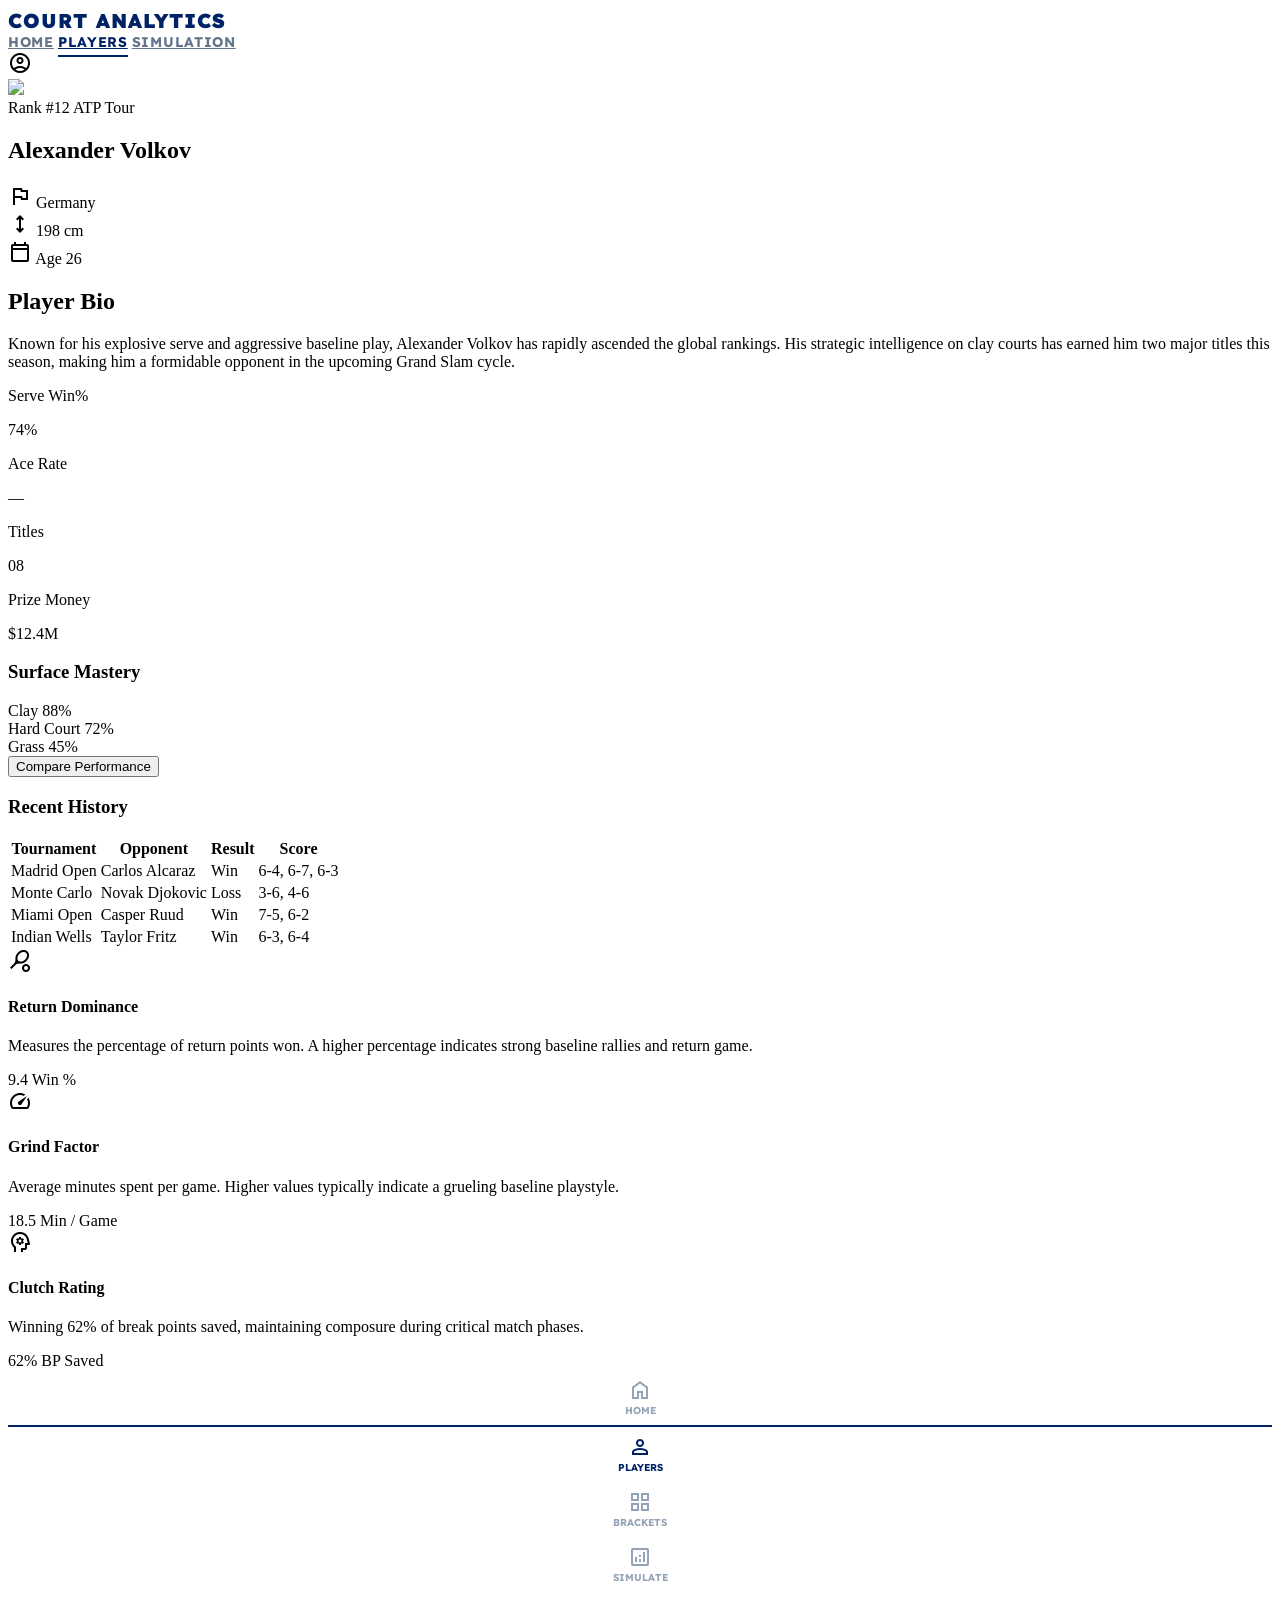
==== frontend/player.html @ 82b9f805 "hot date" ====
<!DOCTYPE html>

<html class="light" lang="en"><head>
<meta charset="utf-8"/>
<meta content="width=device-width, initial-scale=1.0" name="viewport"/>
<script src="https://cdn.tailwindcss.com?plugins=forms,container-queries"></script>
<link href="https://fonts.googleapis.com/css2?family=Lexend:wght@100..900&amp;family=Work+Sans:wght@100..900&amp;family=Material+Symbols+Outlined:wght,FILL@100..700,0..1&amp;display=swap" rel="stylesheet"/>
<link href="https://fonts.googleapis.com/css2?family=Material+Symbols+Outlined:wght,FILL@100..700,0..1&amp;display=swap" rel="stylesheet"/>
<link rel="stylesheet" href="style.css"/>
<script src="tailwind.config.js"></script>
<script src="components.js"></script>
</head>
<body class="bg-background text-on-background font-body-md overflow-x-hidden">
<!-- Top Navigation -->
<app-header></app-header>
<main class="w-full">
<!-- Hero Section -->
<section class="relative h-[600px] overflow-hidden">
<div class="absolute inset-0 z-0">
<img id="player-avatar" class="w-full h-full object-cover object-top" data-alt="A high-quality, cinematic shot of a tennis court with professional lighting, matching the premium brand aesthetic." src="https://lh3.googleusercontent.com/aida-public/[base64]"/>
<div class="absolute inset-0 bg-gradient-to-t from-primary-container via-transparent to-transparent opacity-90"></div>
</div>
<div class="relative z-10 h-full max-w-container-max mx-auto px-gutter flex flex-col justify-end pb-xl">
<div class="flex items-baseline gap-sm mb-xs">
<span id="player-rank" class="bg-secondary-container text-on-secondary-container px-md py-xs font-label-bold text-label-bold uppercase rounded-lg">Rank #12</span>
<span id="player-tour" class="text-surface-bright/80 font-label-bold text-label-bold uppercase">ATP Tour</span>
</div>
<h1 id="player-name" class="text-white font-display-xl text-display-xl uppercase tracking-tighter mb-sm">Alexander Volkov</h1>
<div class="flex gap-lg items-center text-surface-bright/90">
<div class="flex items-center gap-xs">
<span class="material-symbols-outlined text-sm" data-icon="flag">flag</span>
<span id="player-country" class="font-label-bold text-label-bold uppercase">Germany</span>
</div>
<div class="flex items-center gap-xs">
<span class="material-symbols-outlined text-sm" data-icon="height">height</span>
<span class="font-label-bold text-label-bold uppercase">198 cm</span>
</div>
<div class="flex items-center gap-xs">
<span class="material-symbols-outlined text-sm" data-icon="calendar_today">calendar_today</span>
<span class="font-label-bold text-label-bold uppercase">Age 26</span>
</div>
</div>
</div>
</section>
<!-- Stats Overview Bento Grid -->
<section class="max-w-container-max mx-auto px-gutter -mt-xl relative z-20 pb-xxl">
<div class="grid grid-cols-1 md:grid-cols-12 gap-lg">
<!-- Bio Card -->
<div class="md:col-span-8 bg-white border border-[#E9ECEF] p-lg">
<h2 class="font-headline-md text-headline-md mb-md uppercase text-primary">Player Bio</h2>
<p id="player-bio" class="text-on-surface-variant font-body-lg text-body-lg leading-relaxed mb-lg">
                        Known for his explosive serve and aggressive baseline play, Alexander Volkov has rapidly ascended the global rankings. His strategic intelligence on clay courts has earned him two major titles this season, making him a formidable opponent in the upcoming Grand Slam cycle.
                    </p>
<div class="grid grid-cols-2 md:grid-cols-4 gap-md">
<div class="border-l-2 border-primary-container pl-md py-xs">
<p class="text-slate-400 font-label-sm text-label-sm uppercase">Serve Win%</p>
<p id="stat-serve-win" class="text-primary font-stats-num text-stats-num">74%</p>
</div>
<div class="border-l-2 border-primary-container pl-md py-xs">
<p class="text-slate-400 font-label-sm text-label-sm uppercase">Ace Rate</p>
<p id="stat-ace-rate" class="text-primary font-stats-num text-stats-num">—</p>
</div>
<div class="border-l-2 border-primary-container pl-md py-xs">
<p class="text-slate-400 font-label-sm text-label-sm uppercase">Titles</p>
<p class="text-primary font-stats-num text-stats-num">08</p>
</div>
<div class="border-l-2 border-primary-container pl-md py-xs">
<p class="text-slate-400 font-label-sm text-label-sm uppercase">Prize Money</p>
<p class="text-primary font-label-bold text-headline-md mt-sm">$12.4M</p>
</div>
</div>
</div>
<!-- Surface Preference -->
<div class="md:col-span-4 bg-primary-container text-white p-lg flex flex-col justify-between">
<div>
<h3 class="font-headline-md text-headline-md mb-md uppercase text-on-primary-container">Surface Mastery</h3>
<div class="space-y-md">
<div>
<div class="flex justify-between font-label-bold text-label-sm uppercase mb-xs">
<span>Clay</span>
<span id="pct-clay">88%</span>
</div>
<div class="h-2 bg-primary w-full overflow-hidden">
<div id="bar-clay" class="h-full bg-secondary-container" style="width:88%"></div>
</div>
</div>
<div>
<div class="flex justify-between font-label-bold text-label-sm uppercase mb-xs">
<span>Hard Court</span>
<span id="pct-hard">72%</span>
</div>
<div class="h-2 bg-primary w-full overflow-hidden">
<div id="bar-hard" class="h-full bg-secondary-container" style="width:72%"></div>
</div>
</div>
<div>
<div class="flex justify-between font-label-bold text-label-sm uppercase mb-xs">
<span>Grass</span>
<span id="pct-grass">45%</span>
</div>
<div class="h-2 bg-primary w-full overflow-hidden">
<div id="bar-grass" class="h-full bg-secondary-container" style="width:45%"></div>
</div>
</div>
</div>
</div>
<button id="compare-btn" class="mt-xl bg-secondary-container text-on-secondary-container py-md font-label-bold text-label-bold uppercase w-full hover:opacity-90 transition-opacity">
                        Compare Performance
                    </button>
</div>
<!-- Combined History and Analytics Section -->
<div class="md:col-span-12 grid grid-cols-1 lg:grid-cols-12 gap-lg">
<!-- Match History Table -->
<div class="lg:col-span-6 bg-white border border-[#E9ECEF] p-lg">
<h3 class="font-headline-md text-headline-md mb-lg uppercase text-primary">Recent History</h3>
<div class="overflow-hidden">
<table class="w-full text-left">
<thead>
<tr class="font-label-bold text-label-sm uppercase text-slate-400 border-b border-[#E9ECEF]">
<th class="pb-sm font-normal">Tournament</th>
<th class="pb-sm font-normal">Opponent</th>
<th class="pb-sm font-normal">Result</th>
<th class="pb-sm font-normal text-right">Score</th>
</tr>
</thead>
<tbody id="match-tbody" class="font-body-md text-sm">
<tr class="border-b border-surface-container hover:bg-surface-dim/20">
<td class="py-md font-bold text-primary">Madrid Open</td>
<td class="py-md">Carlos Alcaraz</td>
<td class="py-md text-secondary-container bg-primary-container px-sm inline-block my-md text-[10px] font-bold uppercase rounded-sm">Win</td>
<td class="py-md text-right font-stats-num text-xs tracking-widest">6-4, 6-7, 6-3</td>
</tr>
<tr class="border-b border-surface-container hover:bg-surface-dim/20">
<td class="py-md font-bold text-primary">Monte Carlo</td>
<td class="py-md">Novak Djokovic</td>
<td class="py-md text-error px-sm inline-block my-md text-[10px] font-bold uppercase border border-error">Loss</td>
<td class="py-md text-right font-stats-num text-xs tracking-widest">3-6, 4-6</td>
</tr>
<tr class="border-b border-surface-container hover:bg-surface-dim/20">
<td class="py-md font-bold text-primary">Miami Open</td>
<td class="py-md">Casper Ruud</td>
<td class="py-md text-secondary-container bg-primary-container px-sm inline-block my-md text-[10px] font-bold uppercase rounded-sm">Win</td>
<td class="py-md text-right font-stats-num text-xs tracking-widest">7-5, 6-2</td>
</tr>
<tr class="border-b border-surface-container hover:bg-surface-dim/20">
<td class="py-md font-bold text-primary">Indian Wells</td>
<td class="py-md">Taylor Fritz</td>
<td class="py-md text-secondary-container bg-primary-container px-sm inline-block my-md text-[10px] font-bold uppercase rounded-sm">Win</td>
<td class="py-md text-right font-stats-num text-xs tracking-widest">6-3, 6-4</td>
</tr>
</tbody>
</table>
</div>
</div>
<!-- Advanced Analytics Column -->
<div class="lg:col-span-6 flex flex-col gap-lg">
<div class="bg-white p-lg border border-[#E9ECEF] flex-1">
<div class="flex items-center gap-md mb-md">
<span class="material-symbols-outlined text-on-primary-container text-2xl" data-icon="sports_tennis">sports_tennis</span>
<h4 class="font-headline-md text-headline-md uppercase text-primary">Return Dominance</h4>
</div>
<p id="desc-return-dom" class="text-on-surface-variant font-body-md text-body-md mb-md">Measures the percentage of return points won. A higher percentage indicates strong baseline rallies and return game.</p>
<div class="flex items-center gap-sm">
<span id="shot-qual" class="font-stats-num text-primary text-2xl">9.4</span>
<span class="text-slate-400 font-label-sm uppercase">Win %</span>
</div>
</div>
<div class="bg-white p-lg border border-[#E9ECEF] flex-1">
<div class="flex items-center gap-md mb-md">
<span class="material-symbols-outlined text-on-primary-container text-2xl" data-icon="speed">speed</span>
<h4 class="font-headline-md text-headline-md uppercase text-primary">Grind Factor</h4>
</div>
<p id="desc-grind" class="text-on-surface-variant font-body-md text-body-md mb-md">Average minutes spent per game. Higher values typically indicate a grueling baseline playstyle.</p>
<div class="flex items-center gap-sm">
<span id="court-cov" class="font-stats-num text-primary text-2xl">18.5</span>
<span class="text-slate-400 font-label-sm uppercase">Min / Game</span>
</div>
</div>
<div class="bg-white p-lg border border-[#E9ECEF] flex-1">
<div class="flex items-center gap-md mb-md">
<span class="material-symbols-outlined text-on-primary-container text-2xl" data-icon="psychology">psychology</span>
<h4 class="font-headline-md text-headline-md uppercase text-primary">Clutch Rating</h4>
</div>
<p id="desc-clutch" class="text-on-surface-variant font-body-md text-body-md mb-md">Winning 62% of break points saved, maintaining composure during critical match phases.</p>
<div class="flex items-center gap-sm">
<span id="clutch-rat" class="font-stats-num text-primary text-2xl">62%</span>
<span class="text-slate-400 font-label-sm uppercase">BP Saved</span>
</div>
</div>
</div>
</div>
</div>
</section>
</main>
<script>
(function () {
  const params = new URLSearchParams(window.location.search);
  const name   = params.get('name');
  const tour   = (params.get('tour') || 'ATP').toUpperCase();
  if (!name) return;

  document.title = name + ' | Court Analytics';

  async function load() {
    try {
      const res = await fetch('/api/player/' + encodeURIComponent(name) + '?tour=' + tour);
      if (!res.ok) return;
      const d = await res.json();

      document.getElementById('player-name').textContent    = d.name.toUpperCase();
      document.getElementById('player-tour').textContent    = tour + ' Tour';
      document.getElementById('player-rank').textContent    = tour + ' Player';

      // Surface bars
      const byS = {};
      d.surfaces.forEach(s => { byS[s.surface] = s; });
      [['Clay','bar-clay','pct-clay'],['Hard','bar-hard','pct-hard'],['Grass','bar-grass','pct-grass']].forEach(([surf, barId, pctId]) => {
        const s = byS[surf];
        const p = s ? Math.round(s.serve_win_pct * 100) : 0;
        document.getElementById(barId).style.width = p + '%';
        document.getElementById(pctId).textContent = p + '%';
      });

      // Overall stats
      if (d.surfaces.length) {
        const total   = d.surfaces.reduce((n, s) => n + s.match_count, 0);
        const avgServe = d.surfaces.reduce((n, s) => n + s.serve_win_pct * s.match_count, 0) / total;
        const avgAce   = d.surfaces.reduce((n, s) => n + (s.ace_rate || 0) * s.match_count, 0) / total;
        document.getElementById('stat-serve-win').textContent = (avgServe * 100).toFixed(0) + '%';
        document.getElementById('stat-ace-rate').textContent  = (avgAce   * 100).toFixed(1) + '%';
      }

      // Recent matches
      const tbody = document.getElementById('match-tbody');
      if (d.recent_matches.length) {
        tbody.innerHTML = d.recent_matches.map(m => `
          <tr class="border-b border-surface-container hover:bg-surface-dim/20">
            <td class="py-md font-bold text-primary">${m.tourney_name}</td>
            <td class="py-md">${m.opponent}</td>
            <td class="py-md">${m.result === 'W'
              ? '<span class="text-secondary-container bg-primary-container px-sm inline-block text-[10px] font-bold uppercase rounded-sm">Win</span>'
              : '<span class="text-error px-sm inline-block text-[10px] font-bold uppercase border border-error">Loss</span>'}</td>
            <td class="py-md text-right font-stats-num text-xs tracking-widest">${m.score || '—'}</td>
          </tr>`).join('');
      }

      // Actual analytics based on db
      const totalMatches = d.surfaces.reduce((n, s) => n + s.match_count, 0);
      const avgClutch = d.surfaces.reduce((n, s) => n + (s.bp_save_pct || 0) * s.match_count, 0) / (totalMatches || 1);
      const clutch = d.surfaces.length ? (avgClutch * 100).toFixed(0) : 'N/A';
      
      const retDom = d.advanced && d.advanced.return_dominance ? (d.advanced.return_dominance * 100).toFixed(1) + '%' : 'N/A';
      const grind  = d.advanced && d.advanced.grind_factor ? (d.advanced.grind_factor).toFixed(1) : 'N/A';
      
      document.getElementById('shot-qual').textContent = retDom;
      document.getElementById('court-cov').textContent = grind;
      document.getElementById('clutch-rat').textContent = clutch !== 'N/A' ? clutch + '%' : 'N/A';
      
      if(clutch !== 'N/A') {
          document.getElementById('desc-clutch').textContent = `Winning ${clutch}% of break points saved, maintaining composure during critical match phases.`;
      }
      
      document.getElementById('compare-btn').addEventListener('click', () => {
          window.location.href = `simulator.html?p1=${encodeURIComponent(name)}&tour=${tour}`;
      });
      
      // Update bio
      document.getElementById('player-bio').textContent = `${d.name} is a professional tennis player competing on the ${tour} tour. With ${totalMatches} recorded matches in the database, they have maintained a strong career trajectory based on their serve proficiency.`;
      
      // Update avatar
      document.getElementById('player-avatar').src = `https://api.dicebear.com/9.x/micah/svg?seed=${encodeURIComponent(name)}&backgroundColor=002366&radius=50`;
      
    } catch (e) { console.error(e); }
  }

  load();
})();
</script>
<!-- Bottom Nav (mobile only) -->
<app-bottom-nav></app-bottom-nav>
</body></html>
---- frontend/style.css ----
/* ── Shared ─────────────────────────────────────────────────────────────── */
.material-symbols-outlined {
    font-variation-settings: 'FILL' 0, 'wght' 400, 'GRAD' 0, 'opsz' 24;
}

/* ── index.html ─────────────────────────────────────────────────────────── */
.hero-gradient {
    background: linear-gradient(to bottom, rgba(0, 17, 58, 0.4), rgba(0, 17, 58, 0.9)), url('image-hero-tennis');
    background-size: cover;
    background-position: center;
}

.player-card-gradient {
    background: linear-gradient(to top, rgba(0, 35, 102, 0.9) 0%, rgba(0, 35, 102, 0) 60%);
}

/* ── player.html ────────────────────────────────────────────────────────── */
.bleed-container {
    width: 100vw;
    position: relative;
    left: 50%;
    right: 50%;
    margin-left: -50vw;
    margin-right: -50vw;
}

/* ── playerSearch.html ──────────────────────────────────────────────────── */
.active-pill {
    font-variation-settings: 'FILL' 1;
}

/* ── simulator.html ─────────────────────────────────────────────────────── */
.scrollbar-hide::-webkit-scrollbar {
    display: none;
}

/* ── Navigation ─────────────────────────────────────────────────────────── */
.nav-brand {
    font-family: 'Lexend', sans-serif;
    font-size: 1.25rem;
    font-weight: 900;
    color: #002366;
    text-transform: uppercase;
    letter-spacing: 0.05em;
}

.nav-link {
    font-family: 'Lexend', sans-serif;
    font-size: 0.875rem;
    font-weight: 700;
    text-transform: uppercase;
    letter-spacing: 0.05em;
    transition: color 0.2s;
}

.nav-link-active {
    color: #002366;
    border-bottom: 2px solid #002366;
    padding-bottom: 4px;
}

.nav-link-inactive {
    color: #64748b;
}

.nav-link-inactive:hover {
    color: #002366;
}

.bottom-nav-link {
    display: flex;
    flex-direction: column;
    align-items: center;
    justify-content: center;
    gap: 2px;
    padding: 8px;
    font-family: 'Lexend', sans-serif;
    font-size: 10px;
    font-weight: 700;
    text-transform: uppercase;
    transition: transform 0.1s;
    text-decoration: none;
}

.bottom-nav-link:active {
    transform: scale(0.95);
}

.bottom-nav-link-active {
    color: #002366;
    border-top: 2px solid #002366;
}

.bottom-nav-link-inactive {
    color: #94a3b8;
}
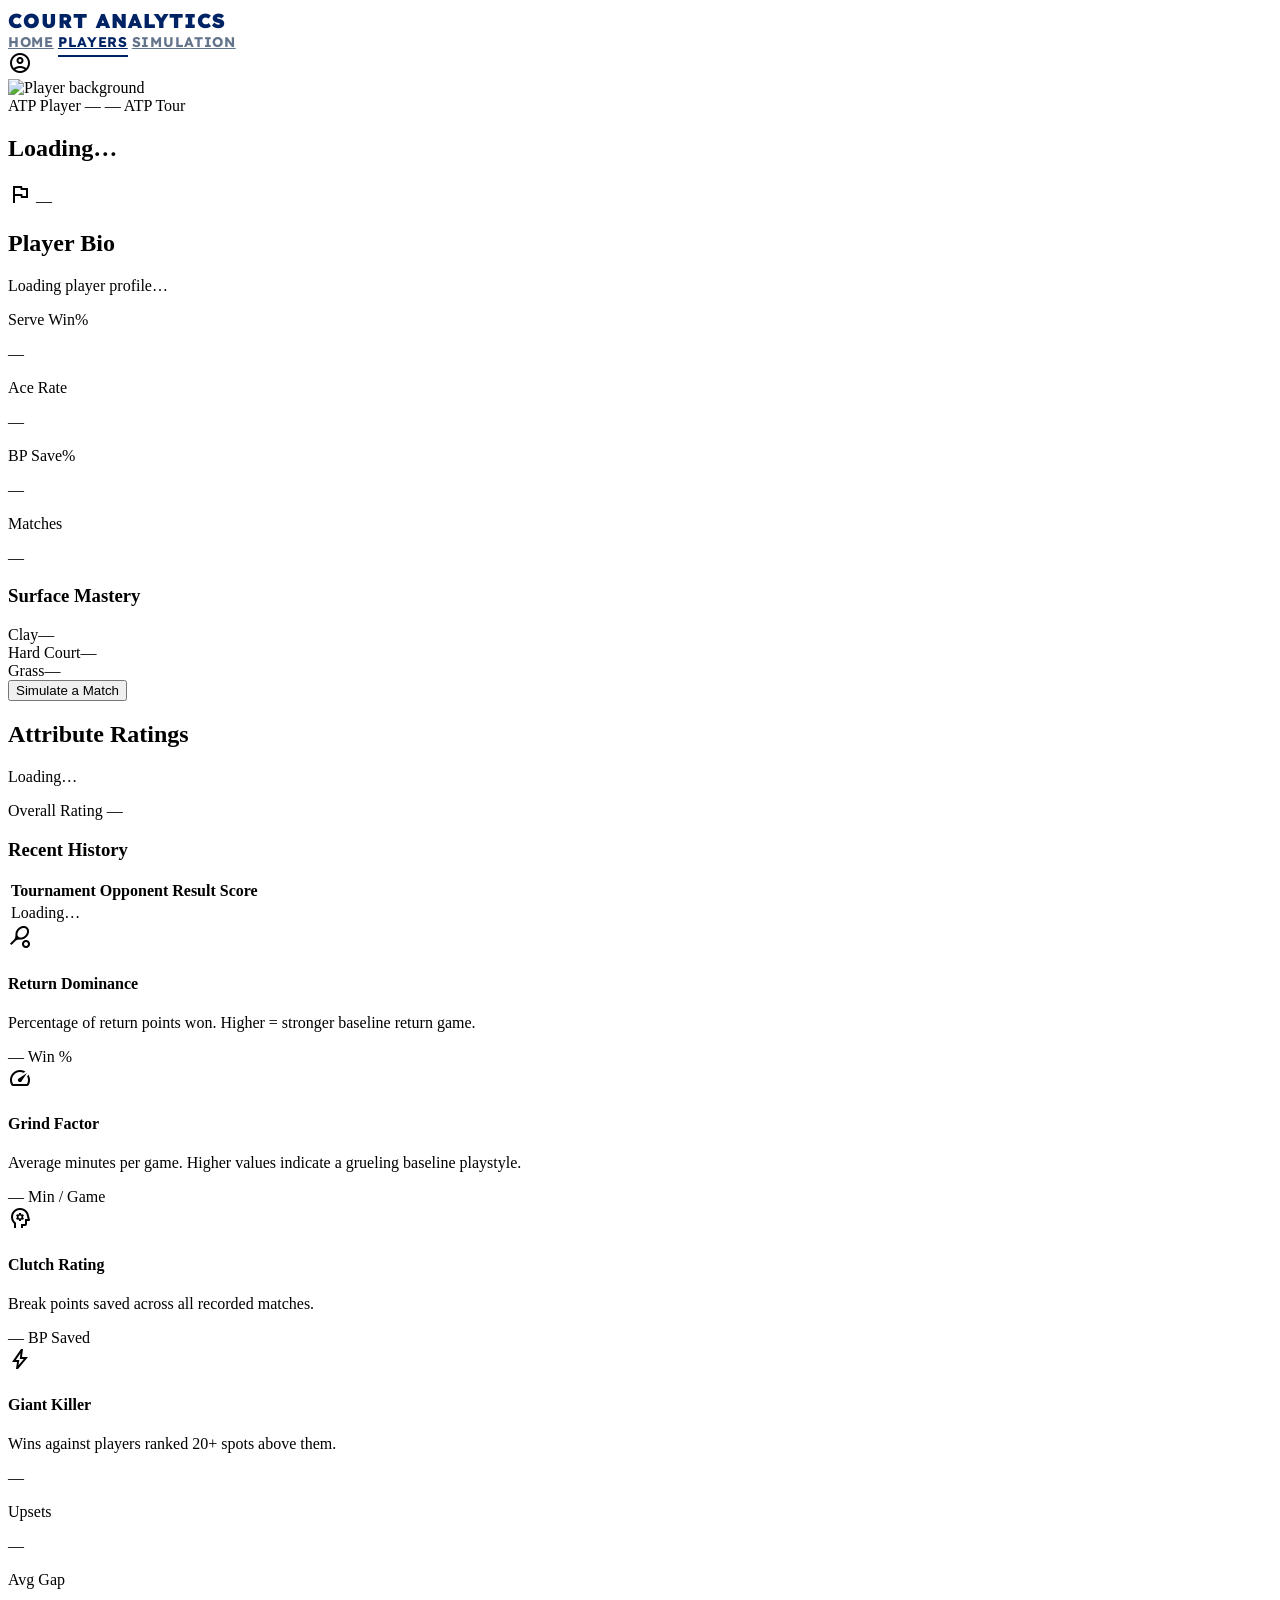
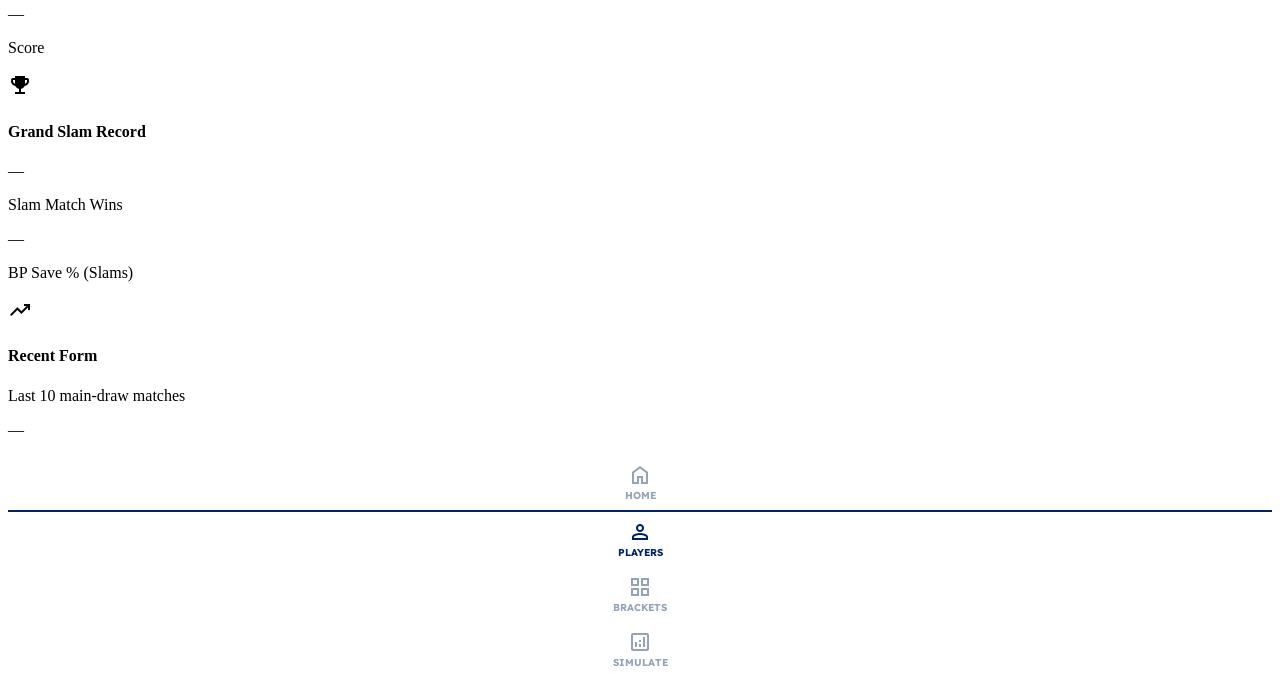
==== commit ed3346ee: "Fixed some things, broke others" ====
--- a/frontend/player.html
+++ b/frontend/player.html
@@ -1,197 +1,280 @@
 <!DOCTYPE html>
-
-<html class="light" lang="en"><head>
+<html class="light" lang="en">
+<head>
 <meta charset="utf-8"/>
 <meta content="width=device-width, initial-scale=1.0" name="viewport"/>
 <script src="https://cdn.tailwindcss.com?plugins=forms,container-queries"></script>
-<link href="https://fonts.googleapis.com/css2?family=Lexend:wght@100..900&amp;family=Work+Sans:wght@100..900&amp;family=Material+Symbols+Outlined:wght,FILL@100..700,0..1&amp;display=swap" rel="stylesheet"/>
-<link href="https://fonts.googleapis.com/css2?family=Material+Symbols+Outlined:wght,FILL@100..700,0..1&amp;display=swap" rel="stylesheet"/>
+<link href="https://fonts.googleapis.com/css2?family=Lexend:wght@100..900&family=Work+Sans:wght@100..900&family=Material+Symbols+Outlined:wght,FILL@100..700,0..1&display=swap" rel="stylesheet"/>
+<link href="https://fonts.googleapis.com/css2?family=Material+Symbols+Outlined:wght,FILL@100..700,0..1&display=swap" rel="stylesheet"/>
 <link rel="stylesheet" href="style.css"/>
 <script src="tailwind.config.js"></script>
 <script src="components.js"></script>
 </head>
 <body class="bg-background text-on-background font-body-md overflow-x-hidden">
-<!-- Top Navigation -->
 <app-header></app-header>
 <main class="w-full">
-<!-- Hero Section -->
-<section class="relative h-[600px] overflow-hidden">
-<div class="absolute inset-0 z-0">
-<img id="player-avatar" class="w-full h-full object-cover object-top" data-alt="A high-quality, cinematic shot of a tennis court with professional lighting, matching the premium brand aesthetic." src="https://lh3.googleusercontent.com/aida-public/[base64]"/>
-<div class="absolute inset-0 bg-gradient-to-t from-primary-container via-transparent to-transparent opacity-90"></div>
-</div>
-<div class="relative z-10 h-full max-w-container-max mx-auto px-gutter flex flex-col justify-end pb-xl">
-<div class="flex items-baseline gap-sm mb-xs">
-<span id="player-rank" class="bg-secondary-container text-on-secondary-container px-md py-xs font-label-bold text-label-bold uppercase rounded-lg">Rank #12</span>
-<span id="player-tour" class="text-surface-bright/80 font-label-bold text-label-bold uppercase">ATP Tour</span>
-</div>
-<h1 id="player-name" class="text-white font-display-xl text-display-xl uppercase tracking-tighter mb-sm">Alexander Volkov</h1>
-<div class="flex gap-lg items-center text-surface-bright/90">
-<div class="flex items-center gap-xs">
-<span class="material-symbols-outlined text-sm" data-icon="flag">flag</span>
-<span id="player-country" class="font-label-bold text-label-bold uppercase">Germany</span>
-</div>
-<div class="flex items-center gap-xs">
-<span class="material-symbols-outlined text-sm" data-icon="height">height</span>
-<span class="font-label-bold text-label-bold uppercase">198 cm</span>
-</div>
-<div class="flex items-center gap-xs">
-<span class="material-symbols-outlined text-sm" data-icon="calendar_today">calendar_today</span>
-<span class="font-label-bold text-label-bold uppercase">Age 26</span>
-</div>
-</div>
-</div>
-</section>
-<!-- Stats Overview Bento Grid -->
-<section class="max-w-container-max mx-auto px-gutter -mt-xl relative z-20 pb-xxl">
-<div class="grid grid-cols-1 md:grid-cols-12 gap-lg">
-<!-- Bio Card -->
-<div class="md:col-span-8 bg-white border border-[#E9ECEF] p-lg">
-<h2 class="font-headline-md text-headline-md mb-md uppercase text-primary">Player Bio</h2>
-<p id="player-bio" class="text-on-surface-variant font-body-lg text-body-lg leading-relaxed mb-lg">
-                        Known for his explosive serve and aggressive baseline play, Alexander Volkov has rapidly ascended the global rankings. His strategic intelligence on clay courts has earned him two major titles this season, making him a formidable opponent in the upcoming Grand Slam cycle.
-                    </p>
-<div class="grid grid-cols-2 md:grid-cols-4 gap-md">
-<div class="border-l-2 border-primary-container pl-md py-xs">
-<p class="text-slate-400 font-label-sm text-label-sm uppercase">Serve Win%</p>
-<p id="stat-serve-win" class="text-primary font-stats-num text-stats-num">74%</p>
-</div>
-<div class="border-l-2 border-primary-container pl-md py-xs">
-<p class="text-slate-400 font-label-sm text-label-sm uppercase">Ace Rate</p>
-<p id="stat-ace-rate" class="text-primary font-stats-num text-stats-num">—</p>
-</div>
-<div class="border-l-2 border-primary-container pl-md py-xs">
-<p class="text-slate-400 font-label-sm text-label-sm uppercase">Titles</p>
-<p class="text-primary font-stats-num text-stats-num">08</p>
-</div>
-<div class="border-l-2 border-primary-container pl-md py-xs">
-<p class="text-slate-400 font-label-sm text-label-sm uppercase">Prize Money</p>
-<p class="text-primary font-label-bold text-headline-md mt-sm">$12.4M</p>
-</div>
-</div>
-</div>
-<!-- Surface Preference -->
-<div class="md:col-span-4 bg-primary-container text-white p-lg flex flex-col justify-between">
-<div>
-<h3 class="font-headline-md text-headline-md mb-md uppercase text-on-primary-container">Surface Mastery</h3>
-<div class="space-y-md">
-<div>
-<div class="flex justify-between font-label-bold text-label-sm uppercase mb-xs">
-<span>Clay</span>
-<span id="pct-clay">88%</span>
-</div>
-<div class="h-2 bg-primary w-full overflow-hidden">
-<div id="bar-clay" class="h-full bg-secondary-container" style="width:88%"></div>
-</div>
-</div>
-<div>
-<div class="flex justify-between font-label-bold text-label-sm uppercase mb-xs">
-<span>Hard Court</span>
-<span id="pct-hard">72%</span>
-</div>
-<div class="h-2 bg-primary w-full overflow-hidden">
-<div id="bar-hard" class="h-full bg-secondary-container" style="width:72%"></div>
-</div>
-</div>
-<div>
-<div class="flex justify-between font-label-bold text-label-sm uppercase mb-xs">
-<span>Grass</span>
-<span id="pct-grass">45%</span>
-</div>
-<div class="h-2 bg-primary w-full overflow-hidden">
-<div id="bar-grass" class="h-full bg-secondary-container" style="width:45%"></div>
-</div>
-</div>
-</div>
-</div>
-<button id="compare-btn" class="mt-xl bg-secondary-container text-on-secondary-container py-md font-label-bold text-label-bold uppercase w-full hover:opacity-90 transition-opacity">
-                        Compare Performance
-                    </button>
-</div>
-<!-- Combined History and Analytics Section -->
-<div class="md:col-span-12 grid grid-cols-1 lg:grid-cols-12 gap-lg">
-<!-- Match History Table -->
-<div class="lg:col-span-6 bg-white border border-[#E9ECEF] p-lg">
-<h3 class="font-headline-md text-headline-md mb-lg uppercase text-primary">Recent History</h3>
-<div class="overflow-hidden">
-<table class="w-full text-left">
-<thead>
-<tr class="font-label-bold text-label-sm uppercase text-slate-400 border-b border-[#E9ECEF]">
-<th class="pb-sm font-normal">Tournament</th>
-<th class="pb-sm font-normal">Opponent</th>
-<th class="pb-sm font-normal">Result</th>
-<th class="pb-sm font-normal text-right">Score</th>
-</tr>
-</thead>
-<tbody id="match-tbody" class="font-body-md text-sm">
-<tr class="border-b border-surface-container hover:bg-surface-dim/20">
-<td class="py-md font-bold text-primary">Madrid Open</td>
-<td class="py-md">Carlos Alcaraz</td>
-<td class="py-md text-secondary-container bg-primary-container px-sm inline-block my-md text-[10px] font-bold uppercase rounded-sm">Win</td>
-<td class="py-md text-right font-stats-num text-xs tracking-widest">6-4, 6-7, 6-3</td>
-</tr>
-<tr class="border-b border-surface-container hover:bg-surface-dim/20">
-<td class="py-md font-bold text-primary">Monte Carlo</td>
-<td class="py-md">Novak Djokovic</td>
-<td class="py-md text-error px-sm inline-block my-md text-[10px] font-bold uppercase border border-error">Loss</td>
-<td class="py-md text-right font-stats-num text-xs tracking-widest">3-6, 4-6</td>
-</tr>
-<tr class="border-b border-surface-container hover:bg-surface-dim/20">
-<td class="py-md font-bold text-primary">Miami Open</td>
-<td class="py-md">Casper Ruud</td>
-<td class="py-md text-secondary-container bg-primary-container px-sm inline-block my-md text-[10px] font-bold uppercase rounded-sm">Win</td>
-<td class="py-md text-right font-stats-num text-xs tracking-widest">7-5, 6-2</td>
-</tr>
-<tr class="border-b border-surface-container hover:bg-surface-dim/20">
-<td class="py-md font-bold text-primary">Indian Wells</td>
-<td class="py-md">Taylor Fritz</td>
-<td class="py-md text-secondary-container bg-primary-container px-sm inline-block my-md text-[10px] font-bold uppercase rounded-sm">Win</td>
-<td class="py-md text-right font-stats-num text-xs tracking-widest">6-3, 6-4</td>
-</tr>
-</tbody>
-</table>
-</div>
-</div>
-<!-- Advanced Analytics Column -->
-<div class="lg:col-span-6 flex flex-col gap-lg">
-<div class="bg-white p-lg border border-[#E9ECEF] flex-1">
-<div class="flex items-center gap-md mb-md">
-<span class="material-symbols-outlined text-on-primary-container text-2xl" data-icon="sports_tennis">sports_tennis</span>
-<h4 class="font-headline-md text-headline-md uppercase text-primary">Return Dominance</h4>
-</div>
-<p id="desc-return-dom" class="text-on-surface-variant font-body-md text-body-md mb-md">Measures the percentage of return points won. A higher percentage indicates strong baseline rallies and return game.</p>
-<div class="flex items-center gap-sm">
-<span id="shot-qual" class="font-stats-num text-primary text-2xl">9.4</span>
-<span class="text-slate-400 font-label-sm uppercase">Win %</span>
-</div>
-</div>
-<div class="bg-white p-lg border border-[#E9ECEF] flex-1">
-<div class="flex items-center gap-md mb-md">
-<span class="material-symbols-outlined text-on-primary-container text-2xl" data-icon="speed">speed</span>
-<h4 class="font-headline-md text-headline-md uppercase text-primary">Grind Factor</h4>
-</div>
-<p id="desc-grind" class="text-on-surface-variant font-body-md text-body-md mb-md">Average minutes spent per game. Higher values typically indicate a grueling baseline playstyle.</p>
-<div class="flex items-center gap-sm">
-<span id="court-cov" class="font-stats-num text-primary text-2xl">18.5</span>
-<span class="text-slate-400 font-label-sm uppercase">Min / Game</span>
-</div>
-</div>
-<div class="bg-white p-lg border border-[#E9ECEF] flex-1">
-<div class="flex items-center gap-md mb-md">
-<span class="material-symbols-outlined text-on-primary-container text-2xl" data-icon="psychology">psychology</span>
-<h4 class="font-headline-md text-headline-md uppercase text-primary">Clutch Rating</h4>
-</div>
-<p id="desc-clutch" class="text-on-surface-variant font-body-md text-body-md mb-md">Winning 62% of break points saved, maintaining composure during critical match phases.</p>
-<div class="flex items-center gap-sm">
-<span id="clutch-rat" class="font-stats-num text-primary text-2xl">62%</span>
-<span class="text-slate-400 font-label-sm uppercase">BP Saved</span>
-</div>
-</div>
-</div>
-</div>
-</div>
-</section>
+
+  <!-- ── Hero Section ─────────────────────────────────────────────────────── -->
+  <section class="relative h-[600px] overflow-hidden">
+    <div class="absolute inset-0 z-0">
+      <img id="player-avatar"
+           class="w-full h-full object-cover object-top"
+           src="https://lh3.googleusercontent.com/aida-public/[base64]"
+           alt="Player background"/>
+      <div class="absolute inset-0 bg-gradient-to-t from-primary-container via-transparent to-transparent opacity-90"></div>
+    </div>
+    <div class="relative z-10 h-full max-w-container-max mx-auto px-gutter flex flex-col justify-end pb-xl">
+      <!-- Badges row -->
+      <div class="flex flex-wrap items-baseline gap-sm mb-xs">
+        <span id="player-rank"
+              class="bg-secondary-container text-on-secondary-container px-md py-xs font-label-bold text-label-bold uppercase rounded-lg">
+          ATP Player
+        </span>
+        <!-- NEW: archetype badge (hidden until data loads) -->
+        <span id="player-archetype"
+              class="hidden px-md py-xs font-label-bold text-label-bold uppercase rounded-lg bg-secondary text-primary">
+          —
+        </span>
+        <!-- NEW: form badge (hidden until data loads) -->
+        <span id="player-form-badge"
+              class="hidden px-md py-xs font-label-bold text-label-bold uppercase rounded-lg">
+          —
+        </span>
+        <span id="player-tour"
+              class="text-surface-bright/80 font-label-bold text-label-bold uppercase">
+          ATP Tour
+        </span>
+      </div>
+
+      <h1 id="player-name"
+          class="text-white font-display-xl text-display-xl uppercase tracking-tighter mb-sm">
+        Loading…
+      </h1>
+      <div class="flex gap-lg items-center text-surface-bright/90">
+        <div class="flex items-center gap-xs">
+          <span class="material-symbols-outlined text-sm">flag</span>
+          <span id="player-country" class="font-label-bold text-label-bold uppercase">—</span>
+        </div>
+      </div>
+    </div>
+  </section>
+
+  <!-- ── Bento Grid ────────────────────────────────────────────────────────── -->
+  <section class="max-w-container-max mx-auto px-gutter -mt-xl relative z-20 pb-xxl">
+    <div class="grid grid-cols-1 md:grid-cols-12 gap-lg">
+
+      <!-- Bio Card (8 cols) -->
+      <div class="md:col-span-8 bg-white border border-[#E9ECEF] p-lg">
+        <h2 class="font-headline-md text-headline-md mb-md uppercase text-primary">Player Bio</h2>
+        <p id="player-bio" class="text-on-surface-variant font-body-lg text-body-lg leading-relaxed mb-lg">
+          Loading player profile…
+        </p>
+        <div class="grid grid-cols-2 md:grid-cols-4 gap-md">
+          <div class="border-l-2 border-primary-container pl-md py-xs">
+            <p class="text-slate-400 font-label-sm text-label-sm uppercase">Serve Win%</p>
+            <p id="stat-serve-win" class="text-primary font-stats-num text-stats-num">—</p>
+          </div>
+          <div class="border-l-2 border-primary-container pl-md py-xs">
+            <p class="text-slate-400 font-label-sm text-label-sm uppercase">Ace Rate</p>
+            <p id="stat-ace-rate" class="text-primary font-stats-num text-stats-num">—</p>
+          </div>
+          <div class="border-l-2 border-primary-container pl-md py-xs">
+            <p class="text-slate-400 font-label-sm text-label-sm uppercase">BP Save%</p>
+            <p id="stat-bp-save" class="text-primary font-stats-num text-stats-num">—</p>
+          </div>
+          <div class="border-l-2 border-primary-container pl-md py-xs">
+            <p class="text-slate-400 font-label-sm text-label-sm uppercase">Matches</p>
+            <p id="stat-matches" class="text-primary font-label-bold text-headline-md mt-sm">—</p>
+          </div>
+        </div>
+      </div>
+
+      <!-- Surface Mastery (4 cols) -->
+      <div class="md:col-span-4 bg-primary-container text-white p-lg flex flex-col justify-between">
+        <div>
+          <h3 class="font-headline-md text-headline-md mb-md uppercase text-on-primary-container">Surface Mastery</h3>
+          <div class="space-y-md">
+            <div>
+              <div class="flex justify-between font-label-bold text-label-sm uppercase mb-xs">
+                <span>Clay</span><span id="pct-clay">—</span>
+              </div>
+              <div class="h-2 bg-primary w-full overflow-hidden">
+                <div id="bar-clay" class="h-full bg-secondary-container" style="width:0%"></div>
+              </div>
+            </div>
+            <div>
+              <div class="flex justify-between font-label-bold text-label-sm uppercase mb-xs">
+                <span>Hard Court</span><span id="pct-hard">—</span>
+              </div>
+              <div class="h-2 bg-primary w-full overflow-hidden">
+                <div id="bar-hard" class="h-full bg-secondary-container" style="width:0%"></div>
+              </div>
+            </div>
+            <div>
+              <div class="flex justify-between font-label-bold text-label-sm uppercase mb-xs">
+                <span>Grass</span><span id="pct-grass">—</span>
+              </div>
+              <div class="h-2 bg-primary w-full overflow-hidden">
+                <div id="bar-grass" class="h-full bg-secondary-container" style="width:0%"></div>
+              </div>
+            </div>
+          </div>
+        </div>
+        <button id="compare-btn"
+                class="mt-xl bg-secondary-container text-on-secondary-container py-md font-label-bold text-label-bold uppercase w-full hover:opacity-90 transition-opacity">
+          Simulate a Match
+        </button>
+      </div>
+
+      <!-- NEW: RPG Attribute Ratings (4 cols) -->
+      <div class="md:col-span-4 bg-white border border-[#E9ECEF] p-lg">
+        <h2 class="font-headline-md text-headline-md mb-md uppercase text-primary">Attribute Ratings</h2>
+        <div class="space-y-md" id="attr-bars">
+          <!-- populated by JS -->
+          <p class="text-on-surface-variant font-body-md">Loading…</p>
+        </div>
+        <div class="mt-lg pt-lg border-t border-outline-variant flex justify-between items-center">
+          <span class="font-label-sm text-on-surface-variant uppercase">Overall Rating</span>
+          <span id="overall-rating" class="font-stats-num text-primary text-3xl">—</span>
+        </div>
+      </div>
+
+      <!-- Match History + Advanced Analytics (8 cols) -->
+      <div class="md:col-span-8 grid grid-cols-1 lg:grid-cols-12 gap-lg">
+
+        <!-- Match History -->
+        <div class="lg:col-span-6 bg-white border border-[#E9ECEF] p-lg">
+          <h3 class="font-headline-md text-headline-md mb-lg uppercase text-primary">Recent History</h3>
+          <div class="overflow-hidden">
+            <table class="w-full text-left">
+              <thead>
+                <tr class="font-label-bold text-label-sm uppercase text-slate-400 border-b border-[#E9ECEF]">
+                  <th class="pb-sm font-normal">Tournament</th>
+                  <th class="pb-sm font-normal">Opponent</th>
+                  <th class="pb-sm font-normal">Result</th>
+                  <th class="pb-sm font-normal text-right">Score</th>
+                </tr>
+              </thead>
+              <tbody id="match-tbody" class="font-body-md text-sm">
+                <tr>
+                  <td colspan="4" class="py-lg text-center text-on-surface-variant">Loading…</td>
+                </tr>
+              </tbody>
+            </table>
+          </div>
+        </div>
+
+        <!-- Advanced Analytics -->
+        <div class="lg:col-span-6 flex flex-col gap-lg">
+          <div class="bg-white p-lg border border-[#E9ECEF] flex-1">
+            <div class="flex items-center gap-md mb-md">
+              <span class="material-symbols-outlined text-on-primary-container text-2xl">sports_tennis</span>
+              <h4 class="font-headline-md text-headline-md uppercase text-primary">Return Dominance</h4>
+            </div>
+            <p class="text-on-surface-variant font-body-md text-body-md mb-md">
+              Percentage of return points won. Higher = stronger baseline return game.
+            </p>
+            <div class="flex items-center gap-sm">
+              <span id="shot-qual" class="font-stats-num text-primary text-2xl">—</span>
+              <span class="text-slate-400 font-label-sm uppercase">Win %</span>
+            </div>
+          </div>
+          <div class="bg-white p-lg border border-[#E9ECEF] flex-1">
+            <div class="flex items-center gap-md mb-md">
+              <span class="material-symbols-outlined text-on-primary-container text-2xl">speed</span>
+              <h4 class="font-headline-md text-headline-md uppercase text-primary">Grind Factor</h4>
+            </div>
+            <p class="text-on-surface-variant font-body-md text-body-md mb-md">
+              Average minutes per game. Higher values indicate a grueling baseline playstyle.
+            </p>
+            <div class="flex items-center gap-sm">
+              <span id="court-cov" class="font-stats-num text-primary text-2xl">—</span>
+              <span class="text-slate-400 font-label-sm uppercase">Min / Game</span>
+            </div>
+          </div>
+          <div class="bg-white p-lg border border-[#E9ECEF] flex-1">
+            <div class="flex items-center gap-md mb-md">
+              <span class="material-symbols-outlined text-on-primary-container text-2xl">psychology</span>
+              <h4 class="font-headline-md text-headline-md uppercase text-primary">Clutch Rating</h4>
+            </div>
+            <p id="desc-clutch" class="text-on-surface-variant font-body-md text-body-md mb-md">
+              Break points saved across all recorded matches.
+            </p>
+            <div class="flex items-center gap-sm">
+              <span id="clutch-rat" class="font-stats-num text-primary text-2xl">—</span>
+              <span class="text-slate-400 font-label-sm uppercase">BP Saved</span>
+            </div>
+          </div>
+        </div>
+
+      </div><!-- end 8-col block -->
+
+      <!-- NEW: Giant Killer / Slam Prestige / Form — full width row -->
+      <div class="md:col-span-12 grid grid-cols-1 md:grid-cols-3 gap-lg">
+
+        <!-- Giant Killer -->
+        <div class="bg-primary p-lg text-white">
+          <div class="flex items-center gap-md mb-md">
+            <span class="material-symbols-outlined text-secondary-container text-3xl">bolt</span>
+            <h4 class="font-headline-md uppercase">Giant Killer</h4>
+          </div>
+          <p class="text-on-primary-container font-body-md mb-lg text-sm">
+            Wins against players ranked 20+ spots above them.
+          </p>
+          <div class="grid grid-cols-3 gap-md text-center">
+            <div>
+              <p id="upset-count" class="font-stats-num text-secondary-container text-2xl">—</p>
+              <p class="font-label-sm text-on-primary-container uppercase">Upsets</p>
+            </div>
+            <div>
+              <p id="upset-gap" class="font-stats-num text-secondary-container text-2xl">—</p>
+              <p class="font-label-sm text-on-primary-container uppercase">Avg Gap</p>
+            </div>
+            <div>
+              <p id="upset-score" class="font-stats-num text-secondary-container text-2xl">—</p>
+              <p class="font-label-sm text-on-primary-container uppercase">Score</p>
+            </div>
+          </div>
+        </div>
+
+        <!-- Grand Slam Prestige -->
+        <div class="bg-secondary p-lg text-primary">
+          <div class="flex items-center gap-md mb-md">
+            <span class="material-symbols-outlined text-primary text-3xl"
+                  style="font-variation-settings:'FILL' 1">emoji_events</span>
+            <h4 class="font-headline-md uppercase">Grand Slam Record</h4>
+          </div>
+          <div class="grid grid-cols-2 gap-md text-center mt-lg">
+            <div>
+              <p id="slam-wins" class="font-stats-num text-primary text-4xl">—</p>
+              <p class="font-label-sm uppercase opacity-70">Slam Match Wins</p>
+            </div>
+            <div>
+              <p id="slam-clutch" class="font-stats-num text-primary text-4xl">—</p>
+              <p class="font-label-sm uppercase opacity-70">BP Save % (Slams)</p>
+            </div>
+          </div>
+        </div>
+
+        <!-- Recent Form -->
+        <div class="bg-surface-container p-lg border border-outline-variant">
+          <div class="flex items-center gap-md mb-md">
+            <span class="material-symbols-outlined text-primary text-3xl">trending_up</span>
+            <h4 class="font-headline-md uppercase text-primary">Recent Form</h4>
+          </div>
+          <p class="font-body-md text-on-surface-variant text-sm mb-md">Last 10 main-draw matches</p>
+          <div class="flex gap-sm flex-wrap" id="form-dots">
+            <!-- W/L dots inserted by JS -->
+          </div>
+          <p id="form-label" class="font-label-bold text-primary uppercase mt-md text-sm">—</p>
+        </div>
+
+      </div><!-- end full-width row -->
+
+    </div><!-- end grid -->
+  </section>
 </main>
+
 <script>
 (function () {
   const params = new URLSearchParams(window.location.search);
@@ -201,39 +284,88 @@
 
   document.title = name + ' | Court Analytics';
 
+  /* ── Helpers ─────────────────────────────────────────────────────────── */
+  const archetypeEmoji = {
+    'Big Server':        '💣',
+    'Iron Wall':         '🛡️',
+    'Tactician':         '🧠',
+    'Precision Machine': '🎯',
+    'All-Court Athlete': '⚡',
+    'Grinder':           '🏃',
+  };
+  const formColors = {
+    'On Fire':     'bg-error text-white',
+    'In Form':     'bg-secondary text-primary',
+    'Neutral':     'bg-surface-container text-on-surface border border-outline-variant',
+    'Cold Streak': 'bg-outline-variant text-on-surface-variant',
+  };
+  const attrDefs = [
+    { label: 'Power',       key: 'power_pct',       color: 'bg-red-400',      tip: 'Overall serve point win %' },
+    { label: 'Precision',   key: 'precision_pct',   color: 'bg-secondary',    tip: '1st serve in %' },
+    { label: 'Clutch',      key: 'clutch_pct',      color: 'bg-primary-container', tip: 'Break points saved %' },
+    { label: 'Danger',      key: 'danger_pct',      color: 'bg-amber-400',    tip: 'Ace rate (×10 for scale)', scale: 10 },
+    { label: 'Consistency', key: 'consistency_pct', color: 'bg-secondary-container', tip: 'Inverse double-fault rate' },
+  ];
+
+  /* ── Fetch profile ────────────────────────────────────────────────────── */
   async function load() {
     try {
-      const res = await fetch('/api/player/' + encodeURIComponent(name) + '?tour=' + tour);
-      if (!res.ok) return;
-      const d = await res.json();
-
-      document.getElementById('player-name').textContent    = d.name.toUpperCase();
-      document.getElementById('player-tour').textContent    = tour + ' Tour';
-      document.getElementById('player-rank').textContent    = tour + ' Player';
-
-      // Surface bars
-      const byS = {};
-      d.surfaces.forEach(s => { byS[s.surface] = s; });
-      [['Clay','bar-clay','pct-clay'],['Hard','bar-hard','pct-hard'],['Grass','bar-grass','pct-grass']].forEach(([surf, barId, pctId]) => {
+      const [profileRes, cardRes] = await Promise.all([
+        fetch('/api/player/' + encodeURIComponent(name) + '?tour=' + tour),
+        fetch('/api/player/' + encodeURIComponent(name) + '/card?tour=' + tour),
+      ]);
+      if (!profileRes.ok) { document.getElementById('player-name').textContent = 'Player not found'; return; }
+
+      const d    = await profileRes.json();
+      const card = cardRes.ok ? await cardRes.json() : null;
+
+      applyProfile(d);
+      if (card) applyCard(card);
+
+    } catch (e) { console.error(e); }
+  }
+
+  /* ── Apply /api/player/:name ──────────────────────────────────────────── */
+  function applyProfile(d) {
+    document.getElementById('player-name').textContent  = d.name.toUpperCase();
+    document.getElementById('player-tour').textContent  = tour + ' Tour';
+    document.getElementById('player-rank').textContent  = tour + ' Player';
+    document.getElementById('player-avatar').src =
+      `https://api.dicebear.com/9.x/micah/svg?seed=${encodeURIComponent(d.name)}&backgroundColor=002366&radius=50`;
+
+    // Surface bars
+    const byS = {};
+    d.surfaces.forEach(s => { byS[s.surface] = s; });
+    [['Clay','bar-clay','pct-clay'], ['Hard','bar-hard','pct-hard'], ['Grass','bar-grass','pct-grass']]
+      .forEach(([surf, barId, pctId]) => {
         const s = byS[surf];
         const p = s ? Math.round(s.serve_win_pct * 100) : 0;
-        document.getElementById(barId).style.width = p + '%';
-        document.getElementById(pctId).textContent = p + '%';
+        document.getElementById(barId).style.width  = p + '%';
+        document.getElementById(pctId).textContent  = s ? p + '%' : 'N/A';
       });
 
-      // Overall stats
-      if (d.surfaces.length) {
-        const total   = d.surfaces.reduce((n, s) => n + s.match_count, 0);
-        const avgServe = d.surfaces.reduce((n, s) => n + s.serve_win_pct * s.match_count, 0) / total;
-        const avgAce   = d.surfaces.reduce((n, s) => n + (s.ace_rate || 0) * s.match_count, 0) / total;
-        document.getElementById('stat-serve-win').textContent = (avgServe * 100).toFixed(0) + '%';
-        document.getElementById('stat-ace-rate').textContent  = (avgAce   * 100).toFixed(1) + '%';
-      }
-
-      // Recent matches
-      const tbody = document.getElementById('match-tbody');
-      if (d.recent_matches.length) {
-        tbody.innerHTML = d.recent_matches.map(m => `
+    // Top-line stats
+    if (d.surfaces.length) {
+      const total    = d.surfaces.reduce((n, s) => n + s.match_count, 0);
+      const avgServe = d.surfaces.reduce((n, s) => n + s.serve_win_pct * s.match_count, 0) / total;
+      const avgAce   = d.surfaces.reduce((n, s) => n + (s.ace_rate  || 0) * s.match_count, 0) / total;
+      const avgBp    = d.surfaces.reduce((n, s) => n + (s.bp_save_pct || 0) * s.match_count, 0) / total;
+      document.getElementById('stat-serve-win').textContent = (avgServe * 100).toFixed(0) + '%';
+      document.getElementById('stat-ace-rate').textContent  = (avgAce   * 100).toFixed(1) + '%';
+      document.getElementById('stat-bp-save').textContent   = (avgBp    * 100).toFixed(0) + '%';
+      document.getElementById('stat-matches').textContent   = total.toLocaleString();
+
+      // Clutch rating
+      const avgClutch = avgBp;
+      document.getElementById('clutch-rat').textContent  = (avgClutch * 100).toFixed(0) + '%';
+      document.getElementById('desc-clutch').textContent =
+        `Winning ${(avgClutch * 100).toFixed(0)}% of break points saved across all recorded matches.`;
+    }
+
+    // Recent matches table
+    const tbody = document.getElementById('match-tbody');
+    tbody.innerHTML = d.recent_matches.length
+      ? d.recent_matches.map(m => `
           <tr class="border-b border-surface-container hover:bg-surface-dim/20">
             <td class="py-md font-bold text-primary">${m.tourney_name}</td>
             <td class="py-md">${m.opponent}</td>
@@ -241,41 +373,97 @@
               ? '<span class="text-secondary-container bg-primary-container px-sm inline-block text-[10px] font-bold uppercase rounded-sm">Win</span>'
               : '<span class="text-error px-sm inline-block text-[10px] font-bold uppercase border border-error">Loss</span>'}</td>
             <td class="py-md text-right font-stats-num text-xs tracking-widest">${m.score || '—'}</td>
-          </tr>`).join('');
-      }
-
-      // Actual analytics based on db
-      const totalMatches = d.surfaces.reduce((n, s) => n + s.match_count, 0);
-      const avgClutch = d.surfaces.reduce((n, s) => n + (s.bp_save_pct || 0) * s.match_count, 0) / (totalMatches || 1);
-      const clutch = d.surfaces.length ? (avgClutch * 100).toFixed(0) : 'N/A';
-      
-      const retDom = d.advanced && d.advanced.return_dominance ? (d.advanced.return_dominance * 100).toFixed(1) + '%' : 'N/A';
-      const grind  = d.advanced && d.advanced.grind_factor ? (d.advanced.grind_factor).toFixed(1) : 'N/A';
-      
-      document.getElementById('shot-qual').textContent = retDom;
-      document.getElementById('court-cov').textContent = grind;
-      document.getElementById('clutch-rat').textContent = clutch !== 'N/A' ? clutch + '%' : 'N/A';
-      
-      if(clutch !== 'N/A') {
-          document.getElementById('desc-clutch').textContent = `Winning ${clutch}% of break points saved, maintaining composure during critical match phases.`;
-      }
-      
-      document.getElementById('compare-btn').addEventListener('click', () => {
-          window.location.href = `simulator.html?p1=${encodeURIComponent(name)}&tour=${tour}`;
-      });
-      
-      // Update bio
-      document.getElementById('player-bio').textContent = `${d.name} is a professional tennis player competing on the ${tour} tour. With ${totalMatches} recorded matches in the database, they have maintained a strong career trajectory based on their serve proficiency.`;
-      
-      // Update avatar
-      document.getElementById('player-avatar').src = `https://api.dicebear.com/9.x/micah/svg?seed=${encodeURIComponent(name)}&backgroundColor=002366&radius=50`;
-      
-    } catch (e) { console.error(e); }
+          </tr>`).join('')
+      : '<tr><td colspan="4" class="py-lg text-center text-on-surface-variant">No recent matches found.</td></tr>';
+
+    // Advanced analytics
+    const retDom = d.advanced?.return_dominance != null
+      ? (d.advanced.return_dominance * 100).toFixed(1) + '%' : 'N/A';
+    const grind  = d.advanced?.grind_factor != null
+      ? d.advanced.grind_factor.toFixed(1) : 'N/A';
+    document.getElementById('shot-qual').textContent = retDom;
+    document.getElementById('court-cov').textContent = grind;
+
+    // Bio
+    const total = d.surfaces.reduce((n, s) => n + s.match_count, 0);
+    document.getElementById('player-bio').textContent =
+      `${d.name} is a professional tennis player competing on the ${tour} tour. ` +
+      `With ${total.toLocaleString()} recorded matches in the database, ` +
+      `they have maintained a strong career trajectory based on their serve proficiency.`;
+
+    // Compare button
+    document.getElementById('compare-btn').addEventListener('click', () => {
+      window.location.href = `simulator.html?p1=${encodeURIComponent(d.name)}&tour=${tour}`;
+    });
+  }
+
+  /* ── Apply /api/player/:name/card ────────────────────────────────────── */
+  function applyCard(card) {
+    // Archetype badge
+    if (card.archetype) {
+      const el  = document.getElementById('player-archetype');
+      el.textContent = (archetypeEmoji[card.archetype] || '') + ' ' + card.archetype;
+      el.classList.remove('hidden');
+    }
+
+    // Form badge
+    if (card.form) {
+      const el = document.getElementById('player-form-badge');
+      el.textContent = card.form.label;
+      // clear any previous colour classes then apply
+      el.className = `px-md py-xs font-label-bold text-label-bold uppercase rounded-lg ${formColors[card.form.label] || ''}`;
+      el.classList.remove('hidden');
+    }
+
+    // Attribute bars
+    document.getElementById('attr-bars').innerHTML = attrDefs.map(a => {
+      const raw  = card[a.key] ?? 0;
+      // danger_pct is already scaled *100 in the SQL; scale bar by ×10 so it reads visually
+      const barW = a.scale ? Math.min(raw * a.scale, 100) : Math.min(raw, 100);
+      return `
+        <div title="${a.tip}">
+          <div class="flex justify-between font-label-bold text-label-sm uppercase mb-xs">
+            <span>${a.label}</span>
+            <span>${raw != null ? raw.toFixed(1) : '—'}</span>
+          </div>
+          <div class="h-2 bg-surface-container-highest rounded-full overflow-hidden">
+            <div class="${a.color} h-full rounded-full transition-all duration-700"
+                 style="width:${barW}%"></div>
+          </div>
+        </div>`;
+    }).join('');
+    document.getElementById('overall-rating').textContent =
+      card.overall_rating != null ? card.overall_rating : '—';
+
+    // Giant Killer
+    if (card.upsets) {
+      document.getElementById('upset-count').textContent = card.upsets.total_upsets ?? 0;
+      document.getElementById('upset-gap').textContent   = card.upsets.avg_rank_gap  ?? '—';
+      document.getElementById('upset-score').textContent = card.upsets.giant_killer_score ?? '—';
+    }
+
+    // Slam prestige
+    if (card.slams) {
+      document.getElementById('slam-wins').textContent   = card.slams.slam_wins   ?? 0;
+      document.getElementById('slam-clutch').textContent =
+        card.slams.slam_clutch != null ? card.slams.slam_clutch + '%' : '—';
+    }
+
+    // Form dots
+    if (card.form) {
+      const winDot  = '<span class="w-5 h-5 rounded-full bg-secondary inline-block" title="Win"></span>';
+      const lossDot = '<span class="w-5 h-5 rounded-full bg-error/40 inline-block" title="Loss"></span>';
+      const dots    = Array(card.form.wins).fill(winDot).concat(Array(card.form.losses).fill(lossDot));
+      document.getElementById('form-dots').innerHTML = dots.join('');
+      document.getElementById('form-label').textContent =
+        `${card.form.wins}W – ${card.form.losses}L · ${card.form.label}`;
+    }
   }
 
   load();
 })();
 </script>
-<!-- Bottom Nav (mobile only) -->
+
 <app-bottom-nav></app-bottom-nav>
-</body></html>+</body>
+</html>
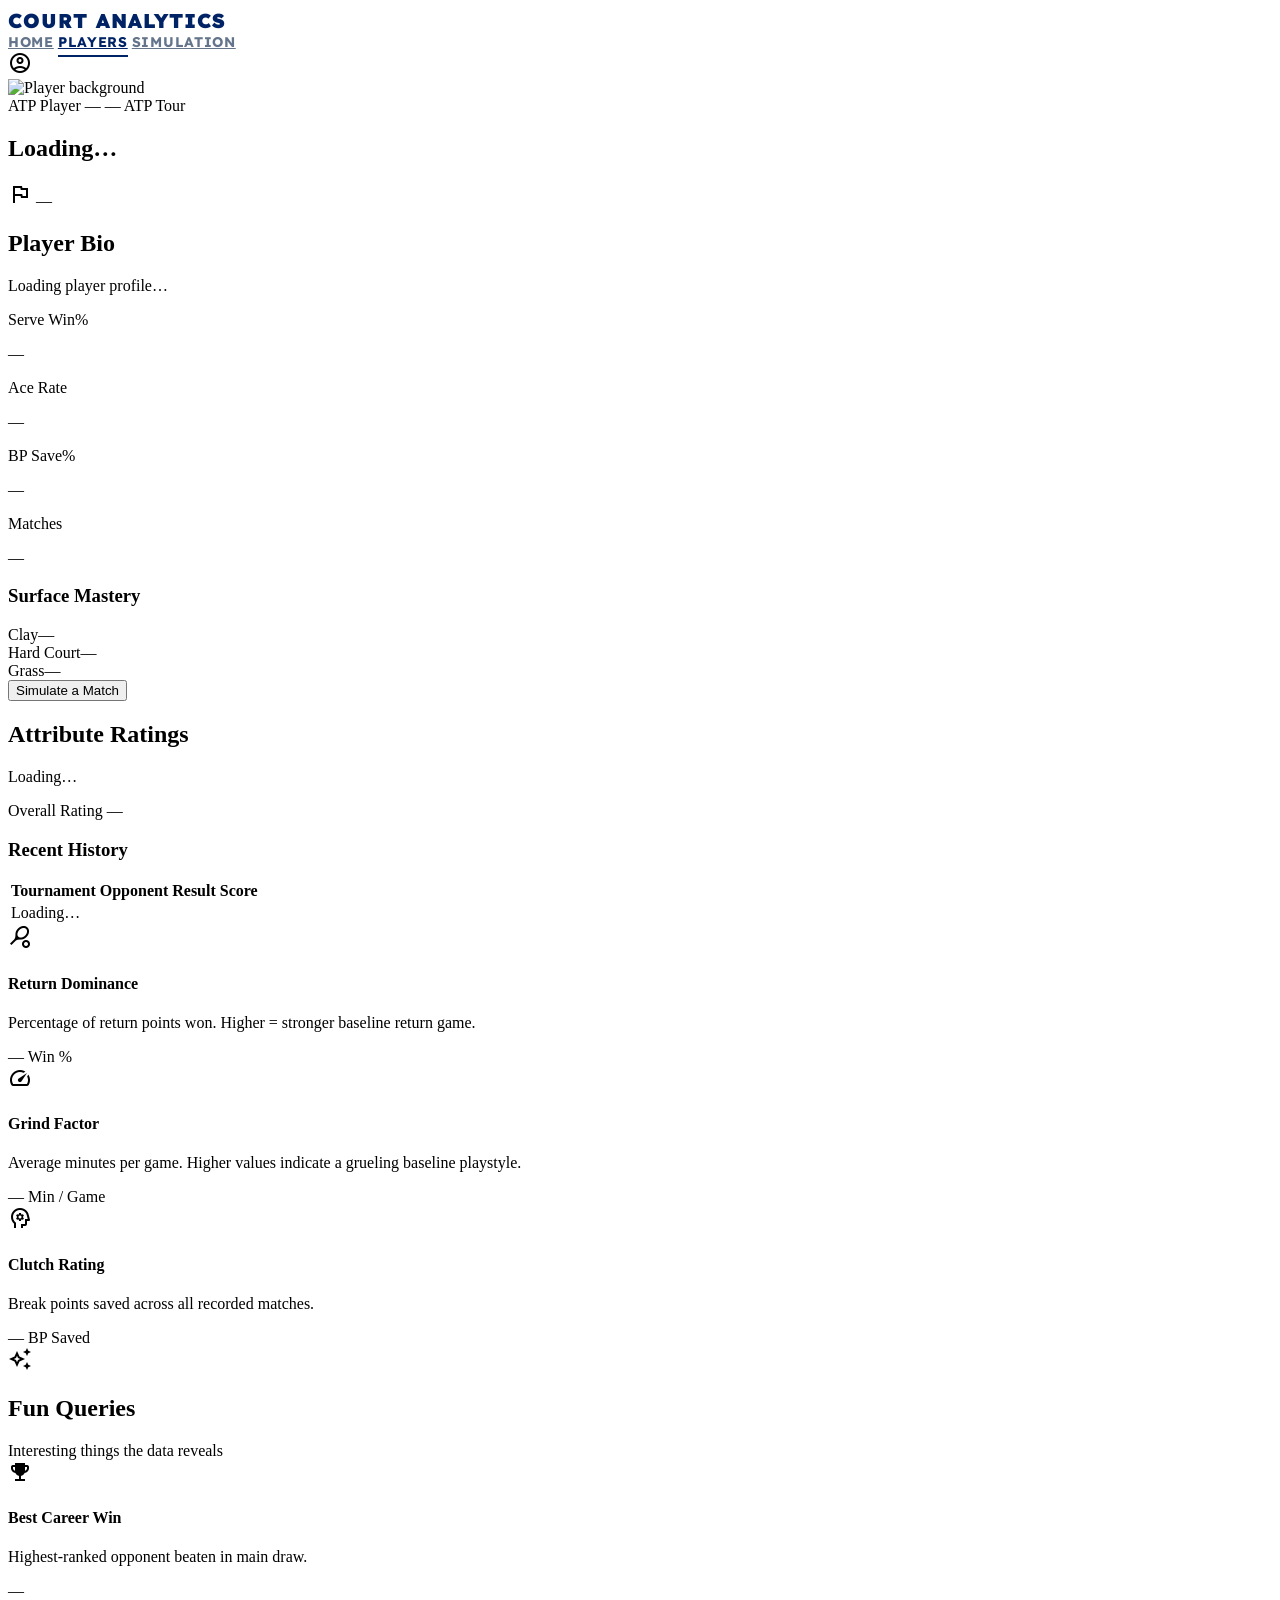
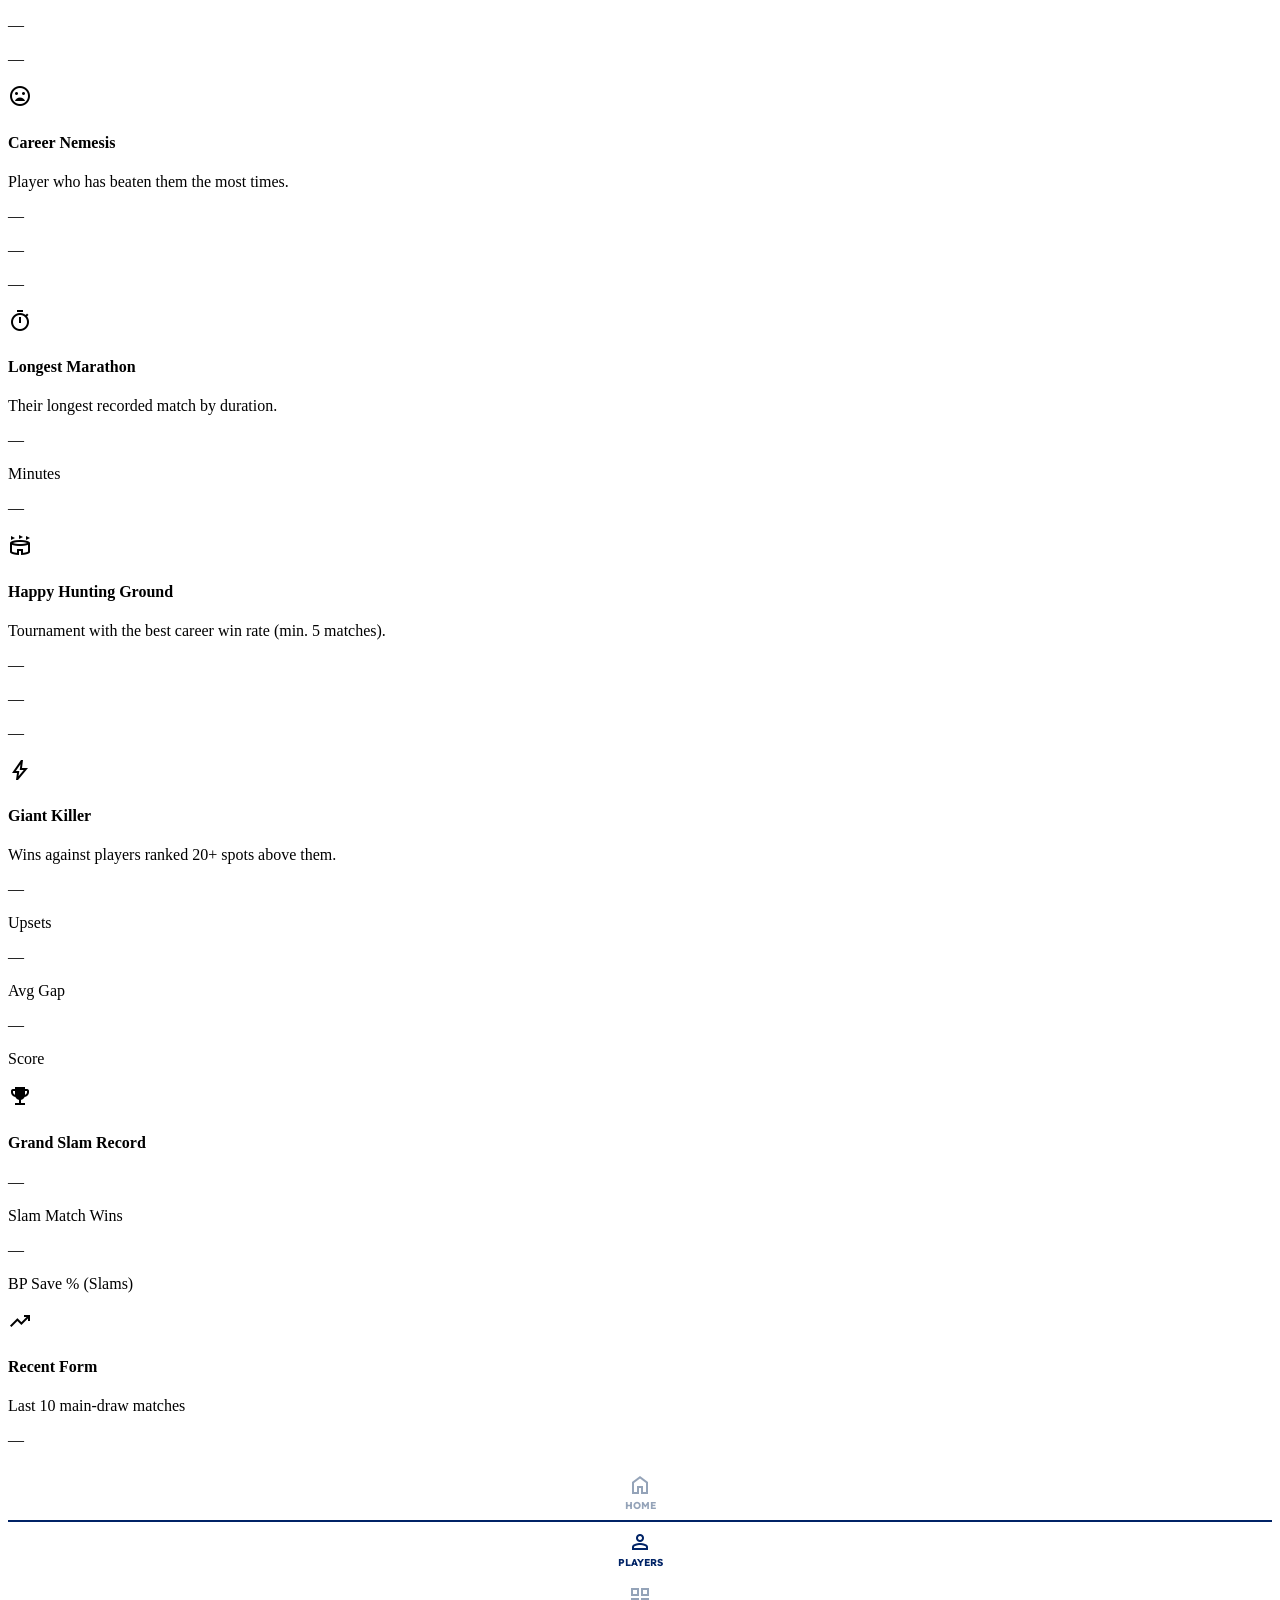
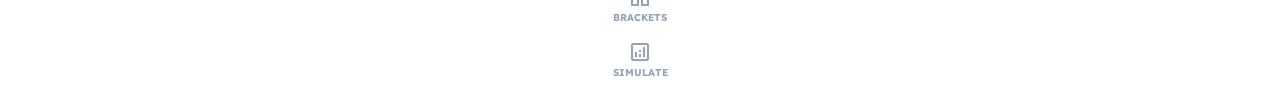
==== commit 296b1b97: "extra stuff" ====
--- a/frontend/player.html
+++ b/frontend/player.html
@@ -1,426 +1,556 @@
 <!DOCTYPE html>
 <html class="light" lang="en">
-<head>
-<meta charset="utf-8"/>
-<meta content="width=device-width, initial-scale=1.0" name="viewport"/>
-<script src="https://cdn.tailwindcss.com?plugins=forms,container-queries"></script>
-<link href="https://fonts.googleapis.com/css2?family=Lexend:wght@100..900&family=Work+Sans:wght@100..900&family=Material+Symbols+Outlined:wght,FILL@100..700,0..1&display=swap" rel="stylesheet"/>
-<link href="https://fonts.googleapis.com/css2?family=Material+Symbols+Outlined:wght,FILL@100..700,0..1&display=swap" rel="stylesheet"/>
-<link rel="stylesheet" href="style.css"/>
-<script src="tailwind.config.js"></script>
-<script src="components.js"></script>
-</head>
-<body class="bg-background text-on-background font-body-md overflow-x-hidden">
-<app-header></app-header>
-<main class="w-full">
-
-  <!-- ── Hero Section ─────────────────────────────────────────────────────── -->
-  <section class="relative h-[600px] overflow-hidden">
-    <div class="absolute inset-0 z-0">
-      <img id="player-avatar"
-           class="w-full h-full object-cover object-top"
-           src="https://lh3.googleusercontent.com/aida-public/[base64]"
-           alt="Player background"/>
-      <div class="absolute inset-0 bg-gradient-to-t from-primary-container via-transparent to-transparent opacity-90"></div>
-    </div>
-    <div class="relative z-10 h-full max-w-container-max mx-auto px-gutter flex flex-col justify-end pb-xl">
-      <!-- Badges row -->
-      <div class="flex flex-wrap items-baseline gap-sm mb-xs">
-        <span id="player-rank"
+
+  <head>
+    <meta charset="utf-8" />
+    <meta content="width=device-width, initial-scale=1.0" name="viewport" />
+    <script src="https://cdn.tailwindcss.com?plugins=forms,container-queries"></script>
+    <link
+      href="https://fonts.googleapis.com/css2?family=Lexend:wght@100..900&family=Work+Sans:wght@100..900&family=Material+Symbols+Outlined:wght,FILL@100..700,0..1&display=swap"
+      rel="stylesheet" />
+    <link href="https://fonts.googleapis.com/css2?family=Material+Symbols+Outlined:wght,FILL@100..700,0..1&display=swap"
+      rel="stylesheet" />
+    <link rel="stylesheet" href="style.css" />
+    <script src="tailwind.config.js"></script>
+    <script src="components.js"></script>
+  </head>
+
+  <body class="bg-background text-on-background font-body-md overflow-x-hidden">
+    <app-header></app-header>
+    <main class="w-full">
+
+      <!-- ── Hero Section ─────────────────────────────────────────────────────── -->
+      <section class="relative h-[600px] overflow-hidden">
+        <div class="absolute inset-0 z-0">
+          <img id="player-avatar" class="w-full h-full object-cover object-top"
+            src="https://lh3.googleusercontent.com/aida-public/[base64]"
+            alt="Player background" />
+          <div
+            class="absolute inset-0 bg-gradient-to-t from-primary-container via-transparent to-transparent opacity-90">
+          </div>
+        </div>
+        <div class="relative z-10 h-full max-w-container-max mx-auto px-gutter flex flex-col justify-end pb-xl">
+          <!-- Badges row -->
+          <div class="flex flex-wrap items-baseline gap-sm mb-xs">
+            <span id="player-rank"
               class="bg-secondary-container text-on-secondary-container px-md py-xs font-label-bold text-label-bold uppercase rounded-lg">
-          ATP Player
-        </span>
-        <!-- NEW: archetype badge (hidden until data loads) -->
-        <span id="player-archetype"
+              ATP Player
+            </span>
+            <!-- NEW: archetype badge (hidden until data loads) -->
+            <span id="player-archetype"
               class="hidden px-md py-xs font-label-bold text-label-bold uppercase rounded-lg bg-secondary text-primary">
-          —
-        </span>
-        <!-- NEW: form badge (hidden until data loads) -->
-        <span id="player-form-badge"
+              —
+            </span>
+            <!-- NEW: form badge (hidden until data loads) -->
+            <span id="player-form-badge"
               class="hidden px-md py-xs font-label-bold text-label-bold uppercase rounded-lg">
-          —
-        </span>
-        <span id="player-tour"
-              class="text-surface-bright/80 font-label-bold text-label-bold uppercase">
-          ATP Tour
-        </span>
-      </div>
-
-      <h1 id="player-name"
-          class="text-white font-display-xl text-display-xl uppercase tracking-tighter mb-sm">
-        Loading…
-      </h1>
-      <div class="flex gap-lg items-center text-surface-bright/90">
-        <div class="flex items-center gap-xs">
-          <span class="material-symbols-outlined text-sm">flag</span>
-          <span id="player-country" class="font-label-bold text-label-bold uppercase">—</span>
+              —
+            </span>
+            <span id="player-tour" class="text-surface-bright/80 font-label-bold text-label-bold uppercase">
+              ATP Tour
+            </span>
+          </div>
+
+          <h1 id="player-name" class="text-white font-display-xl text-display-xl uppercase tracking-tighter mb-sm">
+            Loading…
+          </h1>
+          <div class="flex gap-lg items-center text-surface-bright/90">
+            <div class="flex items-center gap-xs">
+              <span class="material-symbols-outlined text-sm">flag</span>
+              <span id="player-country" class="font-label-bold text-label-bold uppercase">—</span>
+            </div>
+          </div>
         </div>
-      </div>
-    </div>
-  </section>
-
-  <!-- ── Bento Grid ────────────────────────────────────────────────────────── -->
-  <section class="max-w-container-max mx-auto px-gutter -mt-xl relative z-20 pb-xxl">
-    <div class="grid grid-cols-1 md:grid-cols-12 gap-lg">
-
-      <!-- Bio Card (8 cols) -->
-      <div class="md:col-span-8 bg-white border border-[#E9ECEF] p-lg">
-        <h2 class="font-headline-md text-headline-md mb-md uppercase text-primary">Player Bio</h2>
-        <p id="player-bio" class="text-on-surface-variant font-body-lg text-body-lg leading-relaxed mb-lg">
-          Loading player profile…
-        </p>
-        <div class="grid grid-cols-2 md:grid-cols-4 gap-md">
-          <div class="border-l-2 border-primary-container pl-md py-xs">
-            <p class="text-slate-400 font-label-sm text-label-sm uppercase">Serve Win%</p>
-            <p id="stat-serve-win" class="text-primary font-stats-num text-stats-num">—</p>
-          </div>
-          <div class="border-l-2 border-primary-container pl-md py-xs">
-            <p class="text-slate-400 font-label-sm text-label-sm uppercase">Ace Rate</p>
-            <p id="stat-ace-rate" class="text-primary font-stats-num text-stats-num">—</p>
-          </div>
-          <div class="border-l-2 border-primary-container pl-md py-xs">
-            <p class="text-slate-400 font-label-sm text-label-sm uppercase">BP Save%</p>
-            <p id="stat-bp-save" class="text-primary font-stats-num text-stats-num">—</p>
-          </div>
-          <div class="border-l-2 border-primary-container pl-md py-xs">
-            <p class="text-slate-400 font-label-sm text-label-sm uppercase">Matches</p>
-            <p id="stat-matches" class="text-primary font-label-bold text-headline-md mt-sm">—</p>
-          </div>
-        </div>
-      </div>
-
-      <!-- Surface Mastery (4 cols) -->
-      <div class="md:col-span-4 bg-primary-container text-white p-lg flex flex-col justify-between">
-        <div>
-          <h3 class="font-headline-md text-headline-md mb-md uppercase text-on-primary-container">Surface Mastery</h3>
-          <div class="space-y-md">
+      </section>
+
+      <!-- ── Bento Grid ────────────────────────────────────────────────────────── -->
+      <section class="max-w-container-max mx-auto px-gutter -mt-xl relative z-20 pb-xxl">
+        <div class="grid grid-cols-1 md:grid-cols-12 gap-lg">
+
+          <!-- Bio Card (8 cols) -->
+          <div class="md:col-span-8 bg-white border border-[#E9ECEF] p-lg">
+            <h2 class="font-headline-md text-headline-md mb-md uppercase text-primary">Player Bio</h2>
+            <p id="player-bio" class="text-on-surface-variant font-body-lg text-body-lg leading-relaxed mb-lg">
+              Loading player profile…
+            </p>
+            <div class="grid grid-cols-2 md:grid-cols-4 gap-md">
+              <div class="border-l-2 border-primary-container pl-md py-xs">
+                <p class="text-slate-400 font-label-sm text-label-sm uppercase">Serve Win%</p>
+                <p id="stat-serve-win" class="text-primary font-stats-num text-stats-num">—</p>
+              </div>
+              <div class="border-l-2 border-primary-container pl-md py-xs">
+                <p class="text-slate-400 font-label-sm text-label-sm uppercase">Ace Rate</p>
+                <p id="stat-ace-rate" class="text-primary font-stats-num text-stats-num">—</p>
+              </div>
+              <div class="border-l-2 border-primary-container pl-md py-xs">
+                <p class="text-slate-400 font-label-sm text-label-sm uppercase">BP Save%</p>
+                <p id="stat-bp-save" class="text-primary font-stats-num text-stats-num">—</p>
+              </div>
+              <div class="border-l-2 border-primary-container pl-md py-xs">
+                <p class="text-slate-400 font-label-sm text-label-sm uppercase">Matches</p>
+                <p id="stat-matches" class="text-primary font-label-bold text-headline-md mt-sm">—</p>
+              </div>
+            </div>
+          </div>
+
+          <!-- Surface Mastery (4 cols) -->
+          <div class="md:col-span-4 bg-primary-container text-white p-lg flex flex-col justify-between">
             <div>
-              <div class="flex justify-between font-label-bold text-label-sm uppercase mb-xs">
-                <span>Clay</span><span id="pct-clay">—</span>
-              </div>
-              <div class="h-2 bg-primary w-full overflow-hidden">
-                <div id="bar-clay" class="h-full bg-secondary-container" style="width:0%"></div>
-              </div>
-            </div>
-            <div>
-              <div class="flex justify-between font-label-bold text-label-sm uppercase mb-xs">
-                <span>Hard Court</span><span id="pct-hard">—</span>
-              </div>
-              <div class="h-2 bg-primary w-full overflow-hidden">
-                <div id="bar-hard" class="h-full bg-secondary-container" style="width:0%"></div>
-              </div>
-            </div>
-            <div>
-              <div class="flex justify-between font-label-bold text-label-sm uppercase mb-xs">
-                <span>Grass</span><span id="pct-grass">—</span>
-              </div>
-              <div class="h-2 bg-primary w-full overflow-hidden">
-                <div id="bar-grass" class="h-full bg-secondary-container" style="width:0%"></div>
-              </div>
-            </div>
-          </div>
-        </div>
-        <button id="compare-btn"
-                class="mt-xl bg-secondary-container text-on-secondary-container py-md font-label-bold text-label-bold uppercase w-full hover:opacity-90 transition-opacity">
-          Simulate a Match
-        </button>
-      </div>
-
-      <!-- NEW: RPG Attribute Ratings (4 cols) -->
-      <div class="md:col-span-4 bg-white border border-[#E9ECEF] p-lg">
-        <h2 class="font-headline-md text-headline-md mb-md uppercase text-primary">Attribute Ratings</h2>
-        <div class="space-y-md" id="attr-bars">
-          <!-- populated by JS -->
-          <p class="text-on-surface-variant font-body-md">Loading…</p>
-        </div>
-        <div class="mt-lg pt-lg border-t border-outline-variant flex justify-between items-center">
-          <span class="font-label-sm text-on-surface-variant uppercase">Overall Rating</span>
-          <span id="overall-rating" class="font-stats-num text-primary text-3xl">—</span>
-        </div>
-      </div>
-
-      <!-- Match History + Advanced Analytics (8 cols) -->
-      <div class="md:col-span-8 grid grid-cols-1 lg:grid-cols-12 gap-lg">
-
-        <!-- Match History -->
-        <div class="lg:col-span-6 bg-white border border-[#E9ECEF] p-lg">
-          <h3 class="font-headline-md text-headline-md mb-lg uppercase text-primary">Recent History</h3>
-          <div class="overflow-hidden">
-            <table class="w-full text-left">
-              <thead>
-                <tr class="font-label-bold text-label-sm uppercase text-slate-400 border-b border-[#E9ECEF]">
-                  <th class="pb-sm font-normal">Tournament</th>
-                  <th class="pb-sm font-normal">Opponent</th>
-                  <th class="pb-sm font-normal">Result</th>
-                  <th class="pb-sm font-normal text-right">Score</th>
-                </tr>
-              </thead>
-              <tbody id="match-tbody" class="font-body-md text-sm">
-                <tr>
-                  <td colspan="4" class="py-lg text-center text-on-surface-variant">Loading…</td>
-                </tr>
-              </tbody>
-            </table>
-          </div>
-        </div>
-
-        <!-- Advanced Analytics -->
-        <div class="lg:col-span-6 flex flex-col gap-lg">
-          <div class="bg-white p-lg border border-[#E9ECEF] flex-1">
-            <div class="flex items-center gap-md mb-md">
-              <span class="material-symbols-outlined text-on-primary-container text-2xl">sports_tennis</span>
-              <h4 class="font-headline-md text-headline-md uppercase text-primary">Return Dominance</h4>
-            </div>
-            <p class="text-on-surface-variant font-body-md text-body-md mb-md">
-              Percentage of return points won. Higher = stronger baseline return game.
-            </p>
-            <div class="flex items-center gap-sm">
-              <span id="shot-qual" class="font-stats-num text-primary text-2xl">—</span>
-              <span class="text-slate-400 font-label-sm uppercase">Win %</span>
-            </div>
-          </div>
-          <div class="bg-white p-lg border border-[#E9ECEF] flex-1">
-            <div class="flex items-center gap-md mb-md">
-              <span class="material-symbols-outlined text-on-primary-container text-2xl">speed</span>
-              <h4 class="font-headline-md text-headline-md uppercase text-primary">Grind Factor</h4>
-            </div>
-            <p class="text-on-surface-variant font-body-md text-body-md mb-md">
-              Average minutes per game. Higher values indicate a grueling baseline playstyle.
-            </p>
-            <div class="flex items-center gap-sm">
-              <span id="court-cov" class="font-stats-num text-primary text-2xl">—</span>
-              <span class="text-slate-400 font-label-sm uppercase">Min / Game</span>
-            </div>
-          </div>
-          <div class="bg-white p-lg border border-[#E9ECEF] flex-1">
-            <div class="flex items-center gap-md mb-md">
-              <span class="material-symbols-outlined text-on-primary-container text-2xl">psychology</span>
-              <h4 class="font-headline-md text-headline-md uppercase text-primary">Clutch Rating</h4>
-            </div>
-            <p id="desc-clutch" class="text-on-surface-variant font-body-md text-body-md mb-md">
-              Break points saved across all recorded matches.
-            </p>
-            <div class="flex items-center gap-sm">
-              <span id="clutch-rat" class="font-stats-num text-primary text-2xl">—</span>
-              <span class="text-slate-400 font-label-sm uppercase">BP Saved</span>
-            </div>
-          </div>
-        </div>
-
-      </div><!-- end 8-col block -->
-
-      <!-- NEW: Giant Killer / Slam Prestige / Form — full width row -->
-      <div class="md:col-span-12 grid grid-cols-1 md:grid-cols-3 gap-lg">
-
-        <!-- Giant Killer -->
-        <div class="bg-primary p-lg text-white">
-          <div class="flex items-center gap-md mb-md">
-            <span class="material-symbols-outlined text-secondary-container text-3xl">bolt</span>
-            <h4 class="font-headline-md uppercase">Giant Killer</h4>
-          </div>
-          <p class="text-on-primary-container font-body-md mb-lg text-sm">
-            Wins against players ranked 20+ spots above them.
-          </p>
-          <div class="grid grid-cols-3 gap-md text-center">
-            <div>
-              <p id="upset-count" class="font-stats-num text-secondary-container text-2xl">—</p>
-              <p class="font-label-sm text-on-primary-container uppercase">Upsets</p>
-            </div>
-            <div>
-              <p id="upset-gap" class="font-stats-num text-secondary-container text-2xl">—</p>
-              <p class="font-label-sm text-on-primary-container uppercase">Avg Gap</p>
-            </div>
-            <div>
-              <p id="upset-score" class="font-stats-num text-secondary-container text-2xl">—</p>
-              <p class="font-label-sm text-on-primary-container uppercase">Score</p>
-            </div>
-          </div>
-        </div>
-
-        <!-- Grand Slam Prestige -->
-        <div class="bg-secondary p-lg text-primary">
-          <div class="flex items-center gap-md mb-md">
-            <span class="material-symbols-outlined text-primary text-3xl"
+              <h3 class="font-headline-md text-headline-md mb-md uppercase text-on-primary-container">Surface Mastery
+              </h3>
+              <div class="space-y-md">
+                <div>
+                  <div class="flex justify-between font-label-bold text-label-sm uppercase mb-xs">
+                    <span>Clay</span><span id="pct-clay">—</span>
+                  </div>
+                  <div class="h-2 bg-primary w-full overflow-hidden">
+                    <div id="bar-clay" class="h-full bg-secondary-container" style="width:0%"></div>
+                  </div>
+                </div>
+                <div>
+                  <div class="flex justify-between font-label-bold text-label-sm uppercase mb-xs">
+                    <span>Hard Court</span><span id="pct-hard">—</span>
+                  </div>
+                  <div class="h-2 bg-primary w-full overflow-hidden">
+                    <div id="bar-hard" class="h-full bg-secondary-container" style="width:0%"></div>
+                  </div>
+                </div>
+                <div>
+                  <div class="flex justify-between font-label-bold text-label-sm uppercase mb-xs">
+                    <span>Grass</span><span id="pct-grass">—</span>
+                  </div>
+                  <div class="h-2 bg-primary w-full overflow-hidden">
+                    <div id="bar-grass" class="h-full bg-secondary-container" style="width:0%"></div>
+                  </div>
+                </div>
+              </div>
+            </div>
+            <button id="compare-btn"
+              class="mt-xl bg-secondary-container text-on-secondary-container py-md font-label-bold text-label-bold uppercase w-full hover:opacity-90 transition-opacity">
+              Simulate a Match
+            </button>
+          </div>
+
+          <!-- NEW: RPG Attribute Ratings (4 cols) -->
+          <div class="md:col-span-4 bg-white border border-[#E9ECEF] p-lg">
+            <h2 class="font-headline-md text-headline-md mb-md uppercase text-primary">Attribute Ratings</h2>
+            <div class="space-y-md" id="attr-bars">
+              <!-- populated by JS -->
+              <p class="text-on-surface-variant font-body-md">Loading…</p>
+            </div>
+            <div class="mt-lg pt-lg border-t border-outline-variant flex justify-between items-center">
+              <span class="font-label-sm text-on-surface-variant uppercase">Overall Rating</span>
+              <span id="overall-rating" class="font-stats-num text-primary text-3xl">—</span>
+            </div>
+          </div>
+
+          <!-- Match History + Advanced Analytics (8 cols) -->
+          <div class="md:col-span-8 grid grid-cols-1 lg:grid-cols-12 gap-lg">
+
+            <!-- Match History -->
+            <div class="lg:col-span-6 bg-white border border-[#E9ECEF] p-lg">
+              <h3 class="font-headline-md text-headline-md mb-lg uppercase text-primary">Recent History</h3>
+              <div class="overflow-hidden">
+                <table class="w-full text-left">
+                  <thead>
+                    <tr class="font-label-bold text-label-sm uppercase text-slate-400 border-b border-[#E9ECEF]">
+                      <th class="pb-sm font-normal">Tournament</th>
+                      <th class="pb-sm font-normal">Opponent</th>
+                      <th class="pb-sm font-normal">Result</th>
+                      <th class="pb-sm font-normal text-right">Score</th>
+                    </tr>
+                  </thead>
+                  <tbody id="match-tbody" class="font-body-md text-sm">
+                    <tr>
+                      <td colspan="4" class="py-lg text-center text-on-surface-variant">Loading…</td>
+                    </tr>
+                  </tbody>
+                </table>
+              </div>
+            </div>
+
+            <!-- Advanced Analytics -->
+            <div class="lg:col-span-6 flex flex-col gap-lg">
+              <div class="bg-white p-lg border border-[#E9ECEF] flex-1">
+                <div class="flex items-center gap-md mb-md">
+                  <span class="material-symbols-outlined text-on-primary-container text-2xl">sports_tennis</span>
+                  <h4 class="font-headline-md text-headline-md uppercase text-primary">Return Dominance</h4>
+                </div>
+                <p class="text-on-surface-variant font-body-md text-body-md mb-md">
+                  Percentage of return points won. Higher = stronger baseline return game.
+                </p>
+                <div class="flex items-center gap-sm">
+                  <span id="shot-qual" class="font-stats-num text-primary text-2xl">—</span>
+                  <span class="text-slate-400 font-label-sm uppercase">Win %</span>
+                </div>
+              </div>
+              <div class="bg-white p-lg border border-[#E9ECEF] flex-1">
+                <div class="flex items-center gap-md mb-md">
+                  <span class="material-symbols-outlined text-on-primary-container text-2xl">speed</span>
+                  <h4 class="font-headline-md text-headline-md uppercase text-primary">Grind Factor</h4>
+                </div>
+                <p class="text-on-surface-variant font-body-md text-body-md mb-md">
+                  Average minutes per game. Higher values indicate a grueling baseline playstyle.
+                </p>
+                <div class="flex items-center gap-sm">
+                  <span id="court-cov" class="font-stats-num text-primary text-2xl">—</span>
+                  <span class="text-slate-400 font-label-sm uppercase">Min / Game</span>
+                </div>
+              </div>
+              <div class="bg-white p-lg border border-[#E9ECEF] flex-1">
+                <div class="flex items-center gap-md mb-md">
+                  <span class="material-symbols-outlined text-on-primary-container text-2xl">psychology</span>
+                  <h4 class="font-headline-md text-headline-md uppercase text-primary">Clutch Rating</h4>
+                </div>
+                <p id="desc-clutch" class="text-on-surface-variant font-body-md text-body-md mb-md">
+                  Break points saved across all recorded matches.
+                </p>
+                <div class="flex items-center gap-sm">
+                  <span id="clutch-rat" class="font-stats-num text-primary text-2xl">—</span>
+                  <span class="text-slate-400 font-label-sm uppercase">BP Saved</span>
+                </div>
+              </div>
+            </div>
+
+          </div><!-- end 8-col block -->
+
+
+          <!-- ── Fun Queries ─────────────────────────────────────────────────────── -->
+          <div class="md:col-span-12">
+            <div class="flex items-center gap-md mb-lg">
+              <span class="material-symbols-outlined text-primary text-3xl">auto_awesome</span>
+              <h2 class="font-headline-md text-headline-md uppercase text-primary">Fun Queries</h2>
+              <span class="font-label-sm text-on-surface-variant uppercase ml-sm">Interesting things the data
+                reveals</span>
+            </div>
+            <div class="grid grid-cols-1 md:grid-cols-2 lg:grid-cols-4 gap-lg">
+
+              <!-- Best Career Win -->
+              <div class="bg-primary-container p-lg flex flex-col gap-md">
+                <div class="flex items-center gap-sm">
+                  <span class="material-symbols-outlined text-secondary-container text-2xl"
+                    style="font-variation-settings:'FILL' 1">emoji_events</span>
+                  <h4 class="font-label-bold text-on-primary-container uppercase text-sm">Best Career Win</h4>
+                </div>
+                <p class="font-body-md text-on-primary-container/70 text-xs">
+                  Highest-ranked opponent beaten in main draw.
+                </p>
+                <div class="mt-auto">
+                  <p id="fun-best-win-name" class="font-headline-md text-white uppercase leading-tight">—</p>
+                  <p id="fun-best-win-rank" class="font-label-bold text-secondary-container text-sm uppercase mt-xs">—
+                  </p>
+                  <p id="fun-best-win-tourn" class="font-body-md text-on-primary-container/60 text-xs mt-xs">—</p>
+                </div>
+              </div>
+
+              <!-- Career Nemesis -->
+              <div class="bg-primary p-lg flex flex-col gap-md">
+                <div class="flex items-center gap-sm">
+                  <span class="material-symbols-outlined text-secondary-container text-2xl">mood_bad</span>
+                  <h4 class="font-label-bold text-on-primary-container uppercase text-sm">Career Nemesis</h4>
+                </div>
+                <p class="font-body-md text-on-primary-container/70 text-xs">
+                  Player who has beaten them the most times.
+                </p>
+                <div class="mt-auto">
+                  <p id="fun-nemesis-name" class="font-headline-md text-white uppercase leading-tight">—</p>
+                  <p id="fun-nemesis-losses" class="font-label-bold text-secondary-container text-sm uppercase mt-xs">—
+                  </p>
+                  <p id="fun-nemesis-pct" class="font-body-md text-on-primary-container/60 text-xs mt-xs">—</p>
+                </div>
+              </div>
+
+              <!-- Longest Match -->
+              <div class="bg-white border border-[#E9ECEF] p-lg flex flex-col gap-md">
+                <div class="flex items-center gap-sm">
+                  <span class="material-symbols-outlined text-primary text-2xl">timer</span>
+                  <h4 class="font-label-bold text-primary uppercase text-sm">Longest Marathon</h4>
+                </div>
+                <p class="font-body-md text-on-surface-variant text-xs">
+                  Their longest recorded match by duration.
+                </p>
+                <div class="mt-auto">
+                  <p id="fun-marathon-time" class="font-stats-num text-primary text-3xl">—</p>
+                  <p id="fun-marathon-label" class="font-label-sm text-on-surface-variant uppercase text-xs mt-xs">
+                    Minutes</p>
+                  <p id="fun-marathon-detail" class="font-body-md text-on-surface-variant text-xs mt-xs">—</p>
+                </div>
+              </div>
+
+              <!-- Happy Hunting Ground -->
+              <div class="bg-secondary p-lg flex flex-col gap-md">
+                <div class="flex items-center gap-sm">
+                  <span class="material-symbols-outlined text-primary text-2xl">stadium</span>
+                  <h4 class="font-label-bold text-primary uppercase text-sm">Happy Hunting Ground</h4>
+                </div>
+                <p class="font-body-md text-primary/70 text-xs">
+                  Tournament with the best career win rate (min. 5 matches).
+                </p>
+                <div class="mt-auto">
+                  <p id="fun-ground-name" class="font-headline-md text-primary uppercase leading-tight">—</p>
+                  <p id="fun-ground-pct" class="font-stats-num text-primary text-3xl mt-sm">—</p>
+                  <p id="fun-ground-record" class="font-body-md text-primary/60 text-xs mt-xs">—</p>
+                </div>
+              </div>
+
+            </div>
+          </div>
+
+          <!-- NEW: Giant Killer / Slam Prestige / Form — full width row -->
+          <div class="md:col-span-12 grid grid-cols-1 md:grid-cols-3 gap-lg">
+
+            <!-- Giant Killer -->
+            <div class="bg-primary p-lg text-white">
+              <div class="flex items-center gap-md mb-md">
+                <span class="material-symbols-outlined text-secondary-container text-3xl">bolt</span>
+                <h4 class="font-headline-md uppercase">Giant Killer</h4>
+              </div>
+              <p class="text-on-primary-container font-body-md mb-lg text-sm">
+                Wins against players ranked 20+ spots above them.
+              </p>
+              <div class="grid grid-cols-3 gap-md text-center">
+                <div>
+                  <p id="upset-count" class="font-stats-num text-secondary-container text-2xl">—</p>
+                  <p class="font-label-sm text-on-primary-container uppercase">Upsets</p>
+                </div>
+                <div>
+                  <p id="upset-gap" class="font-stats-num text-secondary-container text-2xl">—</p>
+                  <p class="font-label-sm text-on-primary-container uppercase">Avg Gap</p>
+                </div>
+                <div>
+                  <p id="upset-score" class="font-stats-num text-secondary-container text-2xl">—</p>
+                  <p class="font-label-sm text-on-primary-container uppercase">Score</p>
+                </div>
+              </div>
+            </div>
+
+            <!-- Grand Slam Prestige -->
+            <div class="bg-secondary p-lg text-primary">
+              <div class="flex items-center gap-md mb-md">
+                <span class="material-symbols-outlined text-primary text-3xl"
                   style="font-variation-settings:'FILL' 1">emoji_events</span>
-            <h4 class="font-headline-md uppercase">Grand Slam Record</h4>
-          </div>
-          <div class="grid grid-cols-2 gap-md text-center mt-lg">
-            <div>
-              <p id="slam-wins" class="font-stats-num text-primary text-4xl">—</p>
-              <p class="font-label-sm uppercase opacity-70">Slam Match Wins</p>
-            </div>
-            <div>
-              <p id="slam-clutch" class="font-stats-num text-primary text-4xl">—</p>
-              <p class="font-label-sm uppercase opacity-70">BP Save % (Slams)</p>
-            </div>
-          </div>
-        </div>
-
-        <!-- Recent Form -->
-        <div class="bg-surface-container p-lg border border-outline-variant">
-          <div class="flex items-center gap-md mb-md">
-            <span class="material-symbols-outlined text-primary text-3xl">trending_up</span>
-            <h4 class="font-headline-md uppercase text-primary">Recent Form</h4>
-          </div>
-          <p class="font-body-md text-on-surface-variant text-sm mb-md">Last 10 main-draw matches</p>
-          <div class="flex gap-sm flex-wrap" id="form-dots">
-            <!-- W/L dots inserted by JS -->
-          </div>
-          <p id="form-label" class="font-label-bold text-primary uppercase mt-md text-sm">—</p>
-        </div>
-
-      </div><!-- end full-width row -->
-
-    </div><!-- end grid -->
-  </section>
-</main>
-
-<script>
-(function () {
-  const params = new URLSearchParams(window.location.search);
-  const name   = params.get('name');
-  const tour   = (params.get('tour') || 'ATP').toUpperCase();
-  if (!name) return;
-
-  document.title = name + ' | Court Analytics';
-
-  /* ── Helpers ─────────────────────────────────────────────────────────── */
-  const archetypeEmoji = {
-    'Big Server':        '💣',
-    'Iron Wall':         '🛡️',
-    'Tactician':         '🧠',
-    'Precision Machine': '🎯',
-    'All-Court Athlete': '⚡',
-    'Grinder':           '🏃',
-  };
-  const formColors = {
-    'On Fire':     'bg-error text-white',
-    'In Form':     'bg-secondary text-primary',
-    'Neutral':     'bg-surface-container text-on-surface border border-outline-variant',
-    'Cold Streak': 'bg-outline-variant text-on-surface-variant',
-  };
-  const attrDefs = [
-    { label: 'Power',       key: 'power_pct',       color: 'bg-red-400',      tip: 'Overall serve point win %' },
-    { label: 'Precision',   key: 'precision_pct',   color: 'bg-secondary',    tip: '1st serve in %' },
-    { label: 'Clutch',      key: 'clutch_pct',      color: 'bg-primary-container', tip: 'Break points saved %' },
-    { label: 'Danger',      key: 'danger_pct',      color: 'bg-amber-400',    tip: 'Ace rate (×10 for scale)', scale: 10 },
-    { label: 'Consistency', key: 'consistency_pct', color: 'bg-secondary-container', tip: 'Inverse double-fault rate' },
-  ];
-
-  /* ── Fetch profile ────────────────────────────────────────────────────── */
-  async function load() {
-    try {
-      const [profileRes, cardRes] = await Promise.all([
-        fetch('/api/player/' + encodeURIComponent(name) + '?tour=' + tour),
-        fetch('/api/player/' + encodeURIComponent(name) + '/card?tour=' + tour),
-      ]);
-      if (!profileRes.ok) { document.getElementById('player-name').textContent = 'Player not found'; return; }
-
-      const d    = await profileRes.json();
-      const card = cardRes.ok ? await cardRes.json() : null;
-
-      applyProfile(d);
-      if (card) applyCard(card);
-
-    } catch (e) { console.error(e); }
-  }
-
-  /* ── Apply /api/player/:name ──────────────────────────────────────────── */
-  function applyProfile(d) {
-    document.getElementById('player-name').textContent  = d.name.toUpperCase();
-    document.getElementById('player-tour').textContent  = tour + ' Tour';
-    document.getElementById('player-rank').textContent  = tour + ' Player';
-    document.getElementById('player-avatar').src =
-      `https://api.dicebear.com/9.x/micah/svg?seed=${encodeURIComponent(d.name)}&backgroundColor=002366&radius=50`;
-
-    // Surface bars
-    const byS = {};
-    d.surfaces.forEach(s => { byS[s.surface] = s; });
-    [['Clay','bar-clay','pct-clay'], ['Hard','bar-hard','pct-hard'], ['Grass','bar-grass','pct-grass']]
-      .forEach(([surf, barId, pctId]) => {
-        const s = byS[surf];
-        const p = s ? Math.round(s.serve_win_pct * 100) : 0;
-        document.getElementById(barId).style.width  = p + '%';
-        document.getElementById(pctId).textContent  = s ? p + '%' : 'N/A';
-      });
-
-    // Top-line stats
-    if (d.surfaces.length) {
-      const total    = d.surfaces.reduce((n, s) => n + s.match_count, 0);
-      const avgServe = d.surfaces.reduce((n, s) => n + s.serve_win_pct * s.match_count, 0) / total;
-      const avgAce   = d.surfaces.reduce((n, s) => n + (s.ace_rate  || 0) * s.match_count, 0) / total;
-      const avgBp    = d.surfaces.reduce((n, s) => n + (s.bp_save_pct || 0) * s.match_count, 0) / total;
-      document.getElementById('stat-serve-win').textContent = (avgServe * 100).toFixed(0) + '%';
-      document.getElementById('stat-ace-rate').textContent  = (avgAce   * 100).toFixed(1) + '%';
-      document.getElementById('stat-bp-save').textContent   = (avgBp    * 100).toFixed(0) + '%';
-      document.getElementById('stat-matches').textContent   = total.toLocaleString();
-
-      // Clutch rating
-      const avgClutch = avgBp;
-      document.getElementById('clutch-rat').textContent  = (avgClutch * 100).toFixed(0) + '%';
-      document.getElementById('desc-clutch').textContent =
-        `Winning ${(avgClutch * 100).toFixed(0)}% of break points saved across all recorded matches.`;
-    }
-
-    // Recent matches table
-    const tbody = document.getElementById('match-tbody');
-    tbody.innerHTML = d.recent_matches.length
-      ? d.recent_matches.map(m => `
+                <h4 class="font-headline-md uppercase">Grand Slam Record</h4>
+              </div>
+              <div class="grid grid-cols-2 gap-md text-center mt-lg">
+                <div>
+                  <p id="slam-wins" class="font-stats-num text-primary text-4xl">—</p>
+                  <p class="font-label-sm uppercase opacity-70">Slam Match Wins</p>
+                </div>
+                <div>
+                  <p id="slam-clutch" class="font-stats-num text-primary text-4xl">—</p>
+                  <p class="font-label-sm uppercase opacity-70">BP Save % (Slams)</p>
+                </div>
+              </div>
+            </div>
+
+            <!-- Recent Form -->
+            <div class="bg-surface-container p-lg border border-outline-variant">
+              <div class="flex items-center gap-md mb-md">
+                <span class="material-symbols-outlined text-primary text-3xl">trending_up</span>
+                <h4 class="font-headline-md uppercase text-primary">Recent Form</h4>
+              </div>
+              <p class="font-body-md text-on-surface-variant text-sm mb-md">Last 10 main-draw matches</p>
+              <div class="flex gap-sm flex-wrap" id="form-dots">
+                <!-- W/L dots inserted by JS -->
+              </div>
+              <p id="form-label" class="font-label-bold text-primary uppercase mt-md text-sm">—</p>
+            </div>
+
+          </div><!-- end full-width row -->
+
+        </div><!-- end grid -->
+      </section>
+    </main>
+
+    <script>
+      (function () {
+        const params = new URLSearchParams(window.location.search);
+        const name = params.get('name');
+        const tour = (params.get('tour') || 'ATP').toUpperCase();
+        if (!name) return;
+
+        document.title = name + ' | Court Analytics';
+
+        /* ── Helpers ─────────────────────────────────────────────────────────── */
+        const archetypeEmoji = {
+          'Big Server': '💣',
+          'Iron Wall': '🛡️',
+          'Tactician': '🧠',
+          'Precision Machine': '🎯',
+          'All-Court Athlete': '⚡',
+          'Grinder': '🏃',
+        };
+        const formColors = {
+          'On Fire': 'bg-error text-white',
+          'In Form': 'bg-secondary text-primary',
+          'Neutral': 'bg-surface-container text-on-surface border border-outline-variant',
+          'Cold Streak': 'bg-outline-variant text-on-surface-variant',
+        };
+        const attrDefs = [
+          { label: 'Power', key: 'power_pct', color: 'bg-red-400', tip: 'Overall serve point win %' },
+          { label: 'Precision', key: 'precision_pct', color: 'bg-secondary', tip: '1st serve in %' },
+          { label: 'Clutch', key: 'clutch_pct', color: 'bg-primary-container', tip: 'Break points saved %' },
+          { label: 'Danger', key: 'danger_pct', color: 'bg-amber-400', tip: 'Ace rate (×10 for scale)', scale: 10 },
+          { label: 'Consistency', key: 'consistency_pct', color: 'bg-secondary-container', tip: 'Inverse double-fault rate' },
+        ];
+
+        /* ── Fetch profile ────────────────────────────────────────────────────── */
+        async function load() {
+          try {
+            const [profileRes, cardRes] = await Promise.all([
+              fetch('/api/player/' + encodeURIComponent(name) + '?tour=' + tour),
+              fetch('/api/player/' + encodeURIComponent(name) + '/card?tour=' + tour),
+            ]);
+            if (!profileRes.ok) { document.getElementById('player-name').textContent = 'Player not found'; return; }
+
+            const d = await profileRes.json();
+            const card = cardRes.ok ? await cardRes.json() : null;
+
+            applyProfile(d);
+            if (card) applyCard(card);
+
+            // ── Fun Queries — runs in load() so await is valid ───────────────────
+            try {
+              const funRes = await fetch('/api/player/' + encodeURIComponent(name) + '/fun?tour=' + tour);
+              const fun = funRes.ok ? await funRes.json() : null;
+              if (fun) {
+                if (fun.best_win) {
+                  document.getElementById('fun-best-win-name').textContent = fun.best_win.opponent || '—';
+                  document.getElementById('fun-best-win-rank').textContent =
+                    fun.best_win.opponent_rank ? `World #${fun.best_win.opponent_rank}` : '—';
+                  document.getElementById('fun-best-win-tourn').textContent = fun.best_win.tournament || '—';
+                }
+                if (fun.nemesis) {
+                  document.getElementById('fun-nemesis-name').textContent = fun.nemesis.name || '—';
+                  document.getElementById('fun-nemesis-losses').textContent =
+                    fun.nemesis.losses != null ? `${fun.nemesis.losses} losses` : '—';
+                  document.getElementById('fun-nemesis-pct').textContent =
+                    fun.nemesis.win_pct != null
+                      ? `${(fun.nemesis.win_pct * 100).toFixed(0)}% win rate for them`
+                      : '—';
+                }
+                if (fun.marathon) {
+                  const hrs = Math.floor((fun.marathon.minutes || 0) / 60);
+                  const min = Math.round((fun.marathon.minutes || 0) % 60);
+                  document.getElementById('fun-marathon-time').textContent =
+                    fun.marathon.minutes ? `${hrs}h ${min}m` : '—';
+                  document.getElementById('fun-marathon-label').textContent = 'Duration';
+                  document.getElementById('fun-marathon-detail').textContent =
+                    [fun.marathon.result, fun.marathon.opponent, fun.marathon.tournament]
+                      .filter(Boolean).join(' · ') || '—';
+                }
+                if (fun.hunting_ground) {
+                  document.getElementById('fun-ground-name').textContent = fun.hunting_ground.tournament || '—';
+                  document.getElementById('fun-ground-pct').textContent =
+                    fun.hunting_ground.win_pct != null ? `${fun.hunting_ground.win_pct}%` : '—';
+                  document.getElementById('fun-ground-record').textContent =
+                    fun.hunting_ground.wins != null
+                      ? `${fun.hunting_ground.wins}W – ${fun.hunting_ground.total - fun.hunting_ground.wins}L`
+                      : '—';
+                }
+              }
+            } catch (e) { console.error('Fun queries failed:', e); }
+
+          } catch (e) { console.error(e); }
+        }
+
+        /* ── Apply /api/player/:name ──────────────────────────────────────────── */
+        function applyProfile(d) {
+          document.getElementById('player-name').textContent = d.name.toUpperCase();
+          document.getElementById('player-tour').textContent = tour + ' Tour';
+          document.getElementById('player-rank').textContent = tour + ' Player';
+          document.getElementById('player-avatar').src =
+            `https://api.dicebear.com/9.x/micah/svg?seed=${encodeURIComponent(d.name)}&backgroundColor=002366&radius=50`;
+
+          // Surface bars
+          const byS = {};
+          d.surfaces.forEach(s => { byS[s.surface] = s; });
+          [['Clay', 'bar-clay', 'pct-clay'], ['Hard', 'bar-hard', 'pct-hard'], ['Grass', 'bar-grass', 'pct-grass']]
+            .forEach(([surf, barId, pctId]) => {
+              const s = byS[surf];
+              const p = s ? Math.round(s.serve_win_pct * 100) : 0;
+              document.getElementById(barId).style.width = p + '%';
+              document.getElementById(pctId).textContent = s ? p + '%' : 'N/A';
+            });
+
+          // Top-line stats
+          if (d.surfaces.length) {
+            const total = d.surfaces.reduce((n, s) => n + s.match_count, 0);
+            const avgServe = d.surfaces.reduce((n, s) => n + s.serve_win_pct * s.match_count, 0) / total;
+            const avgAce = d.surfaces.reduce((n, s) => n + (s.ace_rate || 0) * s.match_count, 0) / total;
+            const avgBp = d.surfaces.reduce((n, s) => n + (s.bp_save_pct || 0) * s.match_count, 0) / total;
+            document.getElementById('stat-serve-win').textContent = (avgServe * 100).toFixed(0) + '%';
+            document.getElementById('stat-ace-rate').textContent = (avgAce * 100).toFixed(1) + '%';
+            document.getElementById('stat-bp-save').textContent = (avgBp * 100).toFixed(0) + '%';
+            document.getElementById('stat-matches').textContent = total.toLocaleString();
+
+            // Clutch rating
+            const avgClutch = avgBp;
+            document.getElementById('clutch-rat').textContent = (avgClutch * 100).toFixed(0) + '%';
+            document.getElementById('desc-clutch').textContent =
+              `Winning ${(avgClutch * 100).toFixed(0)}% of break points saved across all recorded matches.`;
+          }
+
+          // Recent matches table
+          const tbody = document.getElementById('match-tbody');
+          tbody.innerHTML = d.recent_matches.length
+            ? d.recent_matches.map(m => `
           <tr class="border-b border-surface-container hover:bg-surface-dim/20">
             <td class="py-md font-bold text-primary">${m.tourney_name}</td>
             <td class="py-md">${m.opponent}</td>
             <td class="py-md">${m.result === 'W'
-              ? '<span class="text-secondary-container bg-primary-container px-sm inline-block text-[10px] font-bold uppercase rounded-sm">Win</span>'
-              : '<span class="text-error px-sm inline-block text-[10px] font-bold uppercase border border-error">Loss</span>'}</td>
+                ? '<span class="text-secondary-container bg-primary-container px-sm inline-block text-[10px] font-bold uppercase rounded-sm">Win</span>'
+                : '<span class="text-error px-sm inline-block text-[10px] font-bold uppercase border border-error">Loss</span>'}</td>
             <td class="py-md text-right font-stats-num text-xs tracking-widest">${m.score || '—'}</td>
           </tr>`).join('')
-      : '<tr><td colspan="4" class="py-lg text-center text-on-surface-variant">No recent matches found.</td></tr>';
-
-    // Advanced analytics
-    const retDom = d.advanced?.return_dominance != null
-      ? (d.advanced.return_dominance * 100).toFixed(1) + '%' : 'N/A';
-    const grind  = d.advanced?.grind_factor != null
-      ? d.advanced.grind_factor.toFixed(1) : 'N/A';
-    document.getElementById('shot-qual').textContent = retDom;
-    document.getElementById('court-cov').textContent = grind;
-
-    // Bio
-    const total = d.surfaces.reduce((n, s) => n + s.match_count, 0);
-    document.getElementById('player-bio').textContent =
-      `${d.name} is a professional tennis player competing on the ${tour} tour. ` +
-      `With ${total.toLocaleString()} recorded matches in the database, ` +
-      `they have maintained a strong career trajectory based on their serve proficiency.`;
-
-    // Compare button
-    document.getElementById('compare-btn').addEventListener('click', () => {
-      window.location.href = `simulator.html?p1=${encodeURIComponent(d.name)}&tour=${tour}`;
-    });
-  }
-
-  /* ── Apply /api/player/:name/card ────────────────────────────────────── */
-  function applyCard(card) {
-    // Archetype badge
-    if (card.archetype) {
-      const el  = document.getElementById('player-archetype');
-      el.textContent = (archetypeEmoji[card.archetype] || '') + ' ' + card.archetype;
-      el.classList.remove('hidden');
-    }
-
-    // Form badge
-    if (card.form) {
-      const el = document.getElementById('player-form-badge');
-      el.textContent = card.form.label;
-      // clear any previous colour classes then apply
-      el.className = `px-md py-xs font-label-bold text-label-bold uppercase rounded-lg ${formColors[card.form.label] || ''}`;
-      el.classList.remove('hidden');
-    }
-
-    // Attribute bars
-    document.getElementById('attr-bars').innerHTML = attrDefs.map(a => {
-      const raw  = card[a.key] ?? 0;
-      // danger_pct is already scaled *100 in the SQL; scale bar by ×10 so it reads visually
-      const barW = a.scale ? Math.min(raw * a.scale, 100) : Math.min(raw, 100);
-      return `
+            : '<tr><td colspan="4" class="py-lg text-center text-on-surface-variant">No recent matches found.</td></tr>';
+
+          // Advanced analytics
+          const retDom = d.advanced?.return_dominance != null
+            ? (d.advanced.return_dominance * 100).toFixed(1) + '%' : 'N/A';
+          const grind = d.advanced?.grind_factor != null
+            ? d.advanced.grind_factor.toFixed(1) : 'N/A';
+          document.getElementById('shot-qual').textContent = retDom;
+          document.getElementById('court-cov').textContent = grind;
+
+          // Bio
+          const total = d.surfaces.reduce((n, s) => n + s.match_count, 0);
+          document.getElementById('player-bio').textContent =
+            `${d.name} is a professional tennis player competing on the ${tour} tour. ` +
+            `With ${total.toLocaleString()} recorded matches in the database, ` +
+            `they have maintained a strong career trajectory based on their serve proficiency.`;
+
+          // Compare button
+          document.getElementById('compare-btn').addEventListener('click', () => {
+            window.location.href = `simulator.html?p1=${encodeURIComponent(d.name)}&tour=${tour}`;
+          });
+
+        }
+
+        /* ── Apply /api/player/:name/card ────────────────────────────────────── */
+        function applyCard(card) {
+          // Archetype badge
+          if (card.archetype) {
+            const el = document.getElementById('player-archetype');
+            el.textContent = (archetypeEmoji[card.archetype] || '') + ' ' + card.archetype;
+            el.classList.remove('hidden');
+          }
+
+          // Form badge
+          if (card.form) {
+            const el = document.getElementById('player-form-badge');
+            el.textContent = card.form.label;
+            // clear any previous colour classes then apply
+            el.className = `px-md py-xs font-label-bold text-label-bold uppercase rounded-lg ${formColors[card.form.label] || ''}`;
+            el.classList.remove('hidden');
+          }
+
+          // Attribute bars
+          document.getElementById('attr-bars').innerHTML = attrDefs.map(a => {
+            const raw = card[a.key] ?? 0;
+            // danger_pct is already scaled *100 in the SQL; scale bar by ×10 so it reads visually
+            const barW = a.scale ? Math.min(raw * a.scale, 100) : Math.min(raw, 100);
+            return `
         <div title="${a.tip}">
           <div class="flex justify-between font-label-bold text-label-sm uppercase mb-xs">
             <span>${a.label}</span>
@@ -431,39 +561,40 @@
                  style="width:${barW}%"></div>
           </div>
         </div>`;
-    }).join('');
-    document.getElementById('overall-rating').textContent =
-      card.overall_rating != null ? card.overall_rating : '—';
-
-    // Giant Killer
-    if (card.upsets) {
-      document.getElementById('upset-count').textContent = card.upsets.total_upsets ?? 0;
-      document.getElementById('upset-gap').textContent   = card.upsets.avg_rank_gap  ?? '—';
-      document.getElementById('upset-score').textContent = card.upsets.giant_killer_score ?? '—';
-    }
-
-    // Slam prestige
-    if (card.slams) {
-      document.getElementById('slam-wins').textContent   = card.slams.slam_wins   ?? 0;
-      document.getElementById('slam-clutch').textContent =
-        card.slams.slam_clutch != null ? card.slams.slam_clutch + '%' : '—';
-    }
-
-    // Form dots
-    if (card.form) {
-      const winDot  = '<span class="w-5 h-5 rounded-full bg-secondary inline-block" title="Win"></span>';
-      const lossDot = '<span class="w-5 h-5 rounded-full bg-error/40 inline-block" title="Loss"></span>';
-      const dots    = Array(card.form.wins).fill(winDot).concat(Array(card.form.losses).fill(lossDot));
-      document.getElementById('form-dots').innerHTML = dots.join('');
-      document.getElementById('form-label').textContent =
-        `${card.form.wins}W – ${card.form.losses}L · ${card.form.label}`;
-    }
-  }
-
-  load();
-})();
-</script>
-
-<app-bottom-nav></app-bottom-nav>
-</body>
+          }).join('');
+          document.getElementById('overall-rating').textContent =
+            card.overall_rating != null ? card.overall_rating : '—';
+
+          // Giant Killer
+          if (card.upsets) {
+            document.getElementById('upset-count').textContent = card.upsets.total_upsets ?? 0;
+            document.getElementById('upset-gap').textContent = card.upsets.avg_rank_gap ?? '—';
+            document.getElementById('upset-score').textContent = card.upsets.giant_killer_score ?? '—';
+          }
+
+          // Slam prestige
+          if (card.slams) {
+            document.getElementById('slam-wins').textContent = card.slams.slam_wins ?? 0;
+            document.getElementById('slam-clutch').textContent =
+              card.slams.slam_clutch != null ? card.slams.slam_clutch + '%' : '—';
+          }
+
+          // Form dots
+          if (card.form) {
+            const winDot = '<span class="w-5 h-5 rounded-full bg-secondary inline-block" title="Win"></span>';
+            const lossDot = '<span class="w-5 h-5 rounded-full bg-error/40 inline-block" title="Loss"></span>';
+            const dots = Array(card.form.wins).fill(winDot).concat(Array(card.form.losses).fill(lossDot));
+            document.getElementById('form-dots').innerHTML = dots.join('');
+            document.getElementById('form-label').textContent =
+              `${card.form.wins}W – ${card.form.losses}L · ${card.form.label}`;
+          }
+        }
+
+        load();
+      })();
+    </script>
+
+    <app-bottom-nav></app-bottom-nav>
+  </body>
+
 </html>
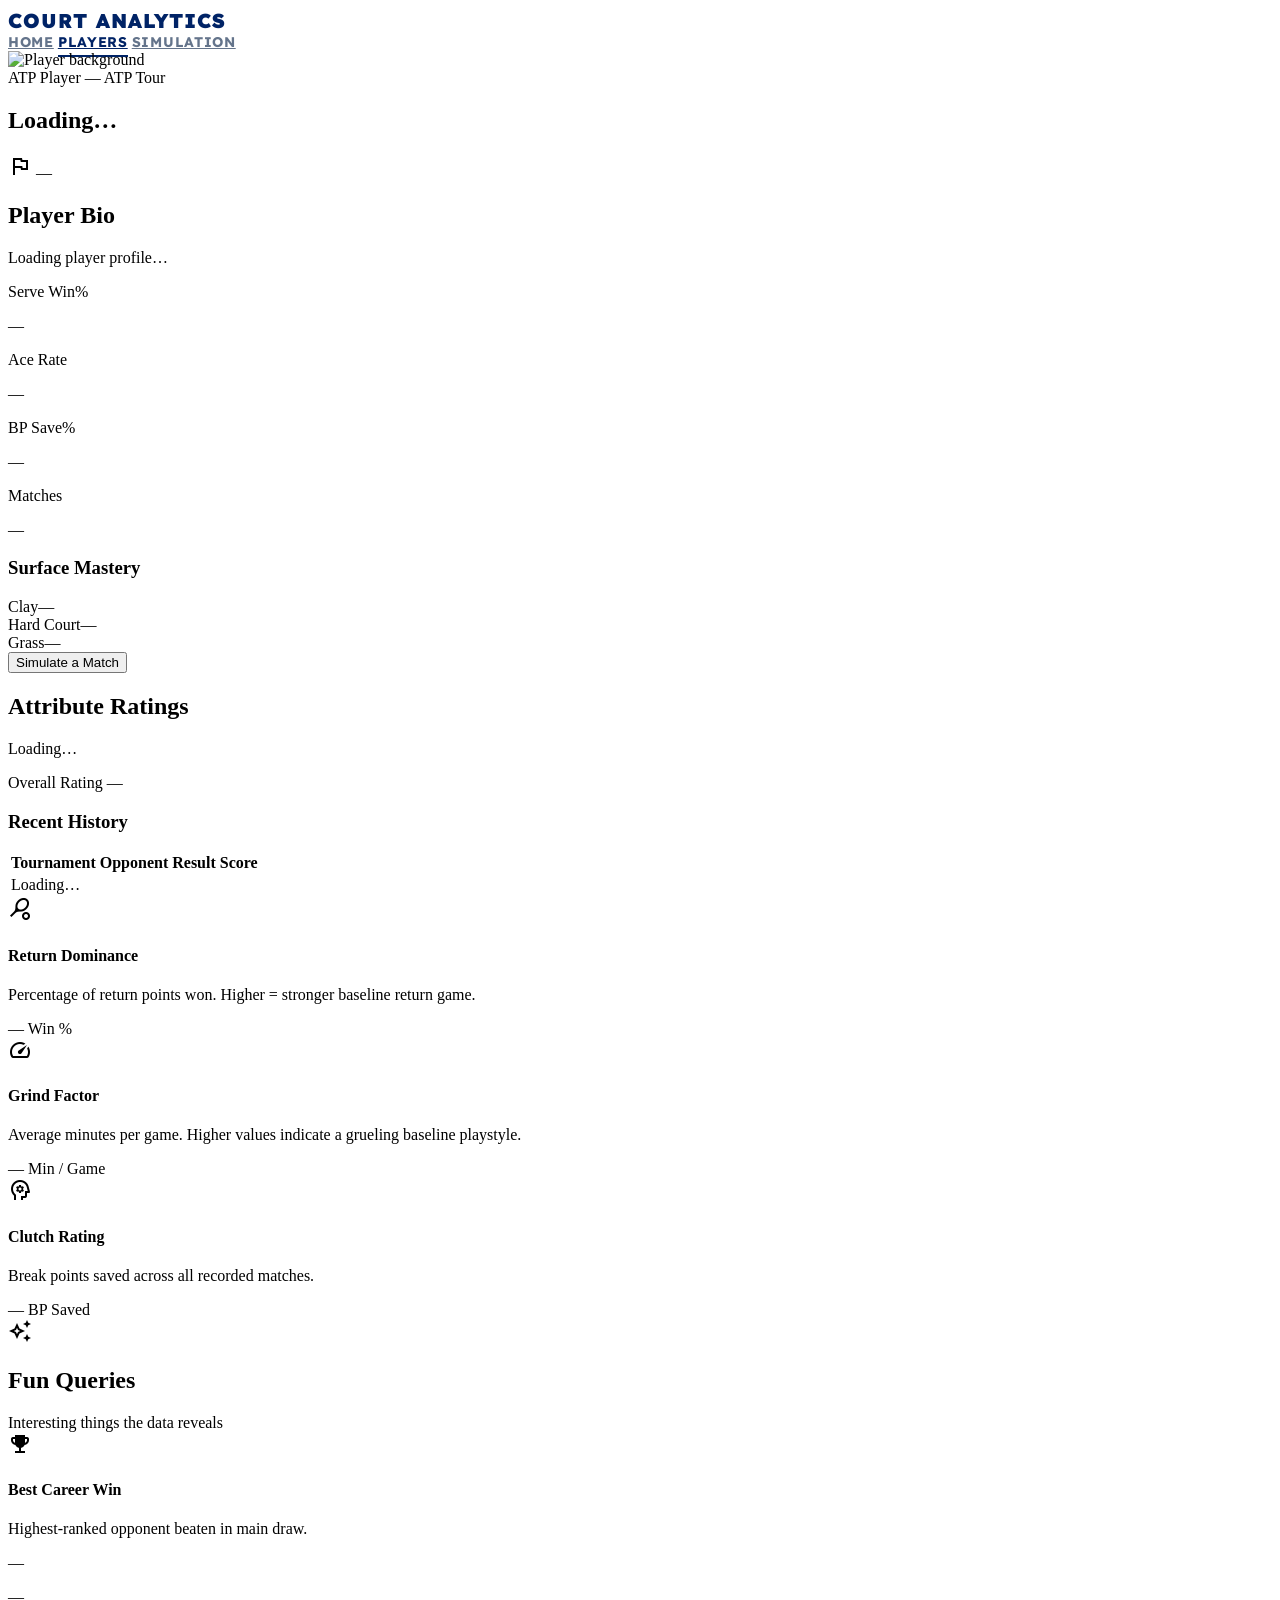
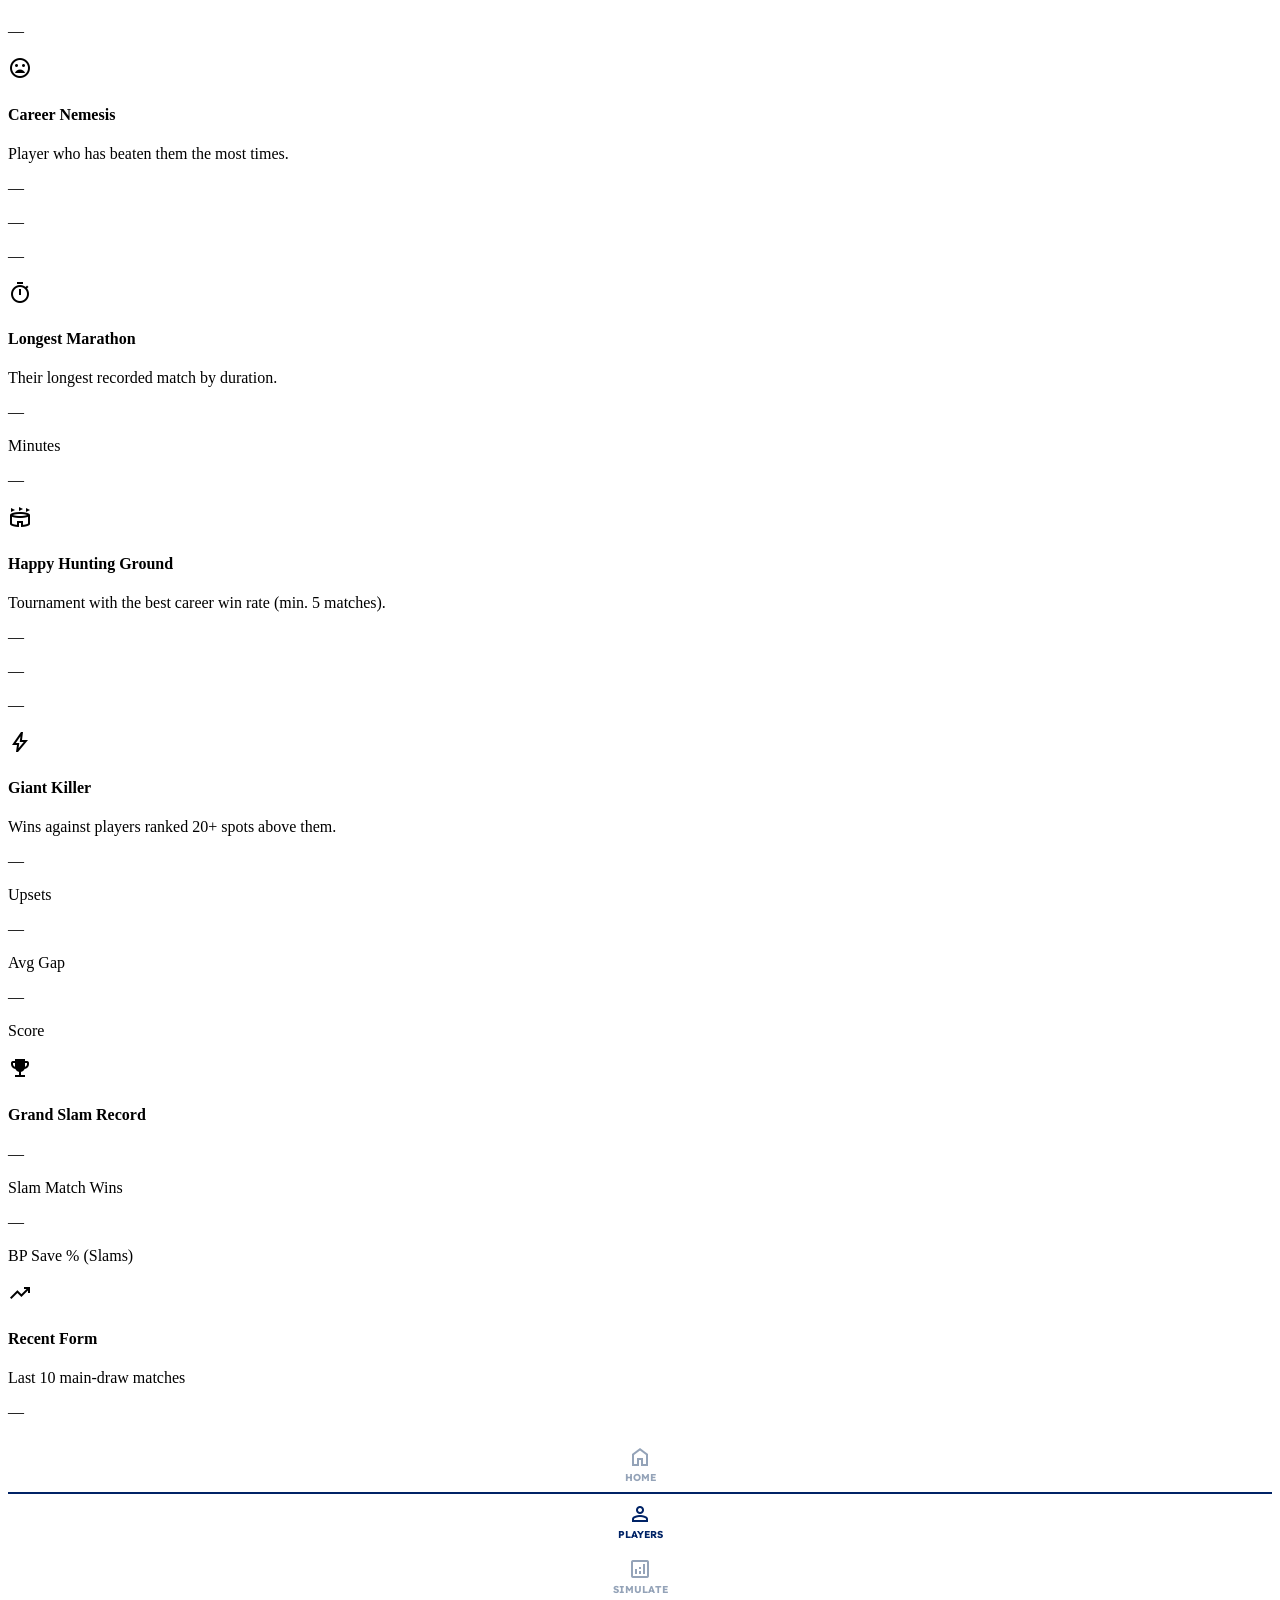
==== commit a5d0b2b1: "UI Cleanup, removed archetypes, and fixed autocomplete clipping" ====
--- a/frontend/player.html
+++ b/frontend/player.html
@@ -32,17 +32,11 @@
         <div class="relative z-10 h-full max-w-container-max mx-auto px-gutter flex flex-col justify-end pb-xl">
           <!-- Badges row -->
           <div class="flex flex-wrap items-baseline gap-sm mb-xs">
-            <span id="player-rank"
-              class="bg-secondary-container text-on-secondary-container px-md py-xs font-label-bold text-label-bold uppercase rounded-lg">
-              ATP Player
-            </span>
-            <!-- NEW: archetype badge (hidden until data loads) -->
-            <span id="player-archetype"
-              class="hidden px-md py-xs font-label-bold text-label-bold uppercase rounded-lg bg-secondary text-primary">
-              —
-            </span>
-            <!-- NEW: form badge (hidden until data loads) -->
-            <span id="player-form-badge"
+          ATP Player
+        </span>
+
+        <!-- NEW: form badge (hidden until data loads) -->
+        <span id="player-form-badge"
               class="hidden px-md py-xs font-label-bold text-label-bold uppercase rounded-lg">
               —
             </span>
@@ -371,37 +365,30 @@
 
         document.title = name + ' | Court Analytics';
 
-        /* ── Helpers ─────────────────────────────────────────────────────────── */
-        const archetypeEmoji = {
-          'Big Server': '💣',
-          'Iron Wall': '🛡️',
-          'Tactician': '🧠',
-          'Precision Machine': '🎯',
-          'All-Court Athlete': '⚡',
-          'Grinder': '🏃',
-        };
-        const formColors = {
-          'On Fire': 'bg-error text-white',
-          'In Form': 'bg-secondary text-primary',
-          'Neutral': 'bg-surface-container text-on-surface border border-outline-variant',
-          'Cold Streak': 'bg-outline-variant text-on-surface-variant',
-        };
-        const attrDefs = [
-          { label: 'Power', key: 'power_pct', color: 'bg-red-400', tip: 'Overall serve point win %' },
-          { label: 'Precision', key: 'precision_pct', color: 'bg-secondary', tip: '1st serve in %' },
-          { label: 'Clutch', key: 'clutch_pct', color: 'bg-primary-container', tip: 'Break points saved %' },
-          { label: 'Danger', key: 'danger_pct', color: 'bg-amber-400', tip: 'Ace rate (×10 for scale)', scale: 10 },
-          { label: 'Consistency', key: 'consistency_pct', color: 'bg-secondary-container', tip: 'Inverse double-fault rate' },
-        ];
-
-        /* ── Fetch profile ────────────────────────────────────────────────────── */
-        async function load() {
-          try {
-            const [profileRes, cardRes] = await Promise.all([
-              fetch('/api/player/' + encodeURIComponent(name) + '?tour=' + tour),
-              fetch('/api/player/' + encodeURIComponent(name) + '/card?tour=' + tour),
-            ]);
-            if (!profileRes.ok) { document.getElementById('player-name').textContent = 'Player not found'; return; }
+  /* ── Helpers ─────────────────────────────────────────────────────────── */
+
+  const formColors = {
+    'On Fire':     'bg-error text-white',
+    'In Form':     'bg-secondary text-primary',
+    'Neutral':     'bg-surface-container text-on-surface border border-outline-variant',
+    'Cold Streak': 'bg-outline-variant text-on-surface-variant',
+  };
+  const attrDefs = [
+    { label: 'Power',       key: 'power_pct',       color: 'bg-red-400',      tip: 'Overall serve point win %' },
+    { label: 'Precision',   key: 'precision_pct',   color: 'bg-secondary',    tip: '1st serve in %' },
+    { label: 'Clutch',      key: 'clutch_pct',      color: 'bg-primary-container', tip: 'Break points saved %' },
+    { label: 'Danger',      key: 'danger_pct',      color: 'bg-amber-400',    tip: 'Ace rate (×10 for scale)', scale: 10 },
+    { label: 'Consistency', key: 'consistency_pct', color: 'bg-secondary-container', tip: 'Inverse double-fault rate' },
+  ];
+
+  /* ── Fetch profile ────────────────────────────────────────────────────── */
+  async function load() {
+    try {
+      const [profileRes, cardRes] = await Promise.all([
+        fetch('/api/player/' + encodeURIComponent(name) + '?tour=' + tour),
+        fetch('/api/player/' + encodeURIComponent(name) + '/card?tour=' + tour),
+      ]);
+      if (!profileRes.ok) { document.getElementById('player-name').textContent = 'Player not found'; return; }
 
             const d = await profileRes.json();
             const card = cardRes.ok ? await cardRes.json() : null;
@@ -524,18 +511,9 @@
           document.getElementById('compare-btn').addEventListener('click', () => {
             window.location.href = `simulator.html?p1=${encodeURIComponent(d.name)}&tour=${tour}`;
           });
-
         }
-
-        /* ── Apply /api/player/:name/card ────────────────────────────────────── */
-        function applyCard(card) {
-          // Archetype badge
-          if (card.archetype) {
-            const el = document.getElementById('player-archetype');
-            el.textContent = (archetypeEmoji[card.archetype] || '') + ' ' + card.archetype;
-            el.classList.remove('hidden');
-          }
-
+  /* ── Apply /api/player/:name/card ────────────────────────────────────── */
+  function applyCard(card) {
           // Form badge
           if (card.form) {
             const el = document.getElementById('player-form-badge');
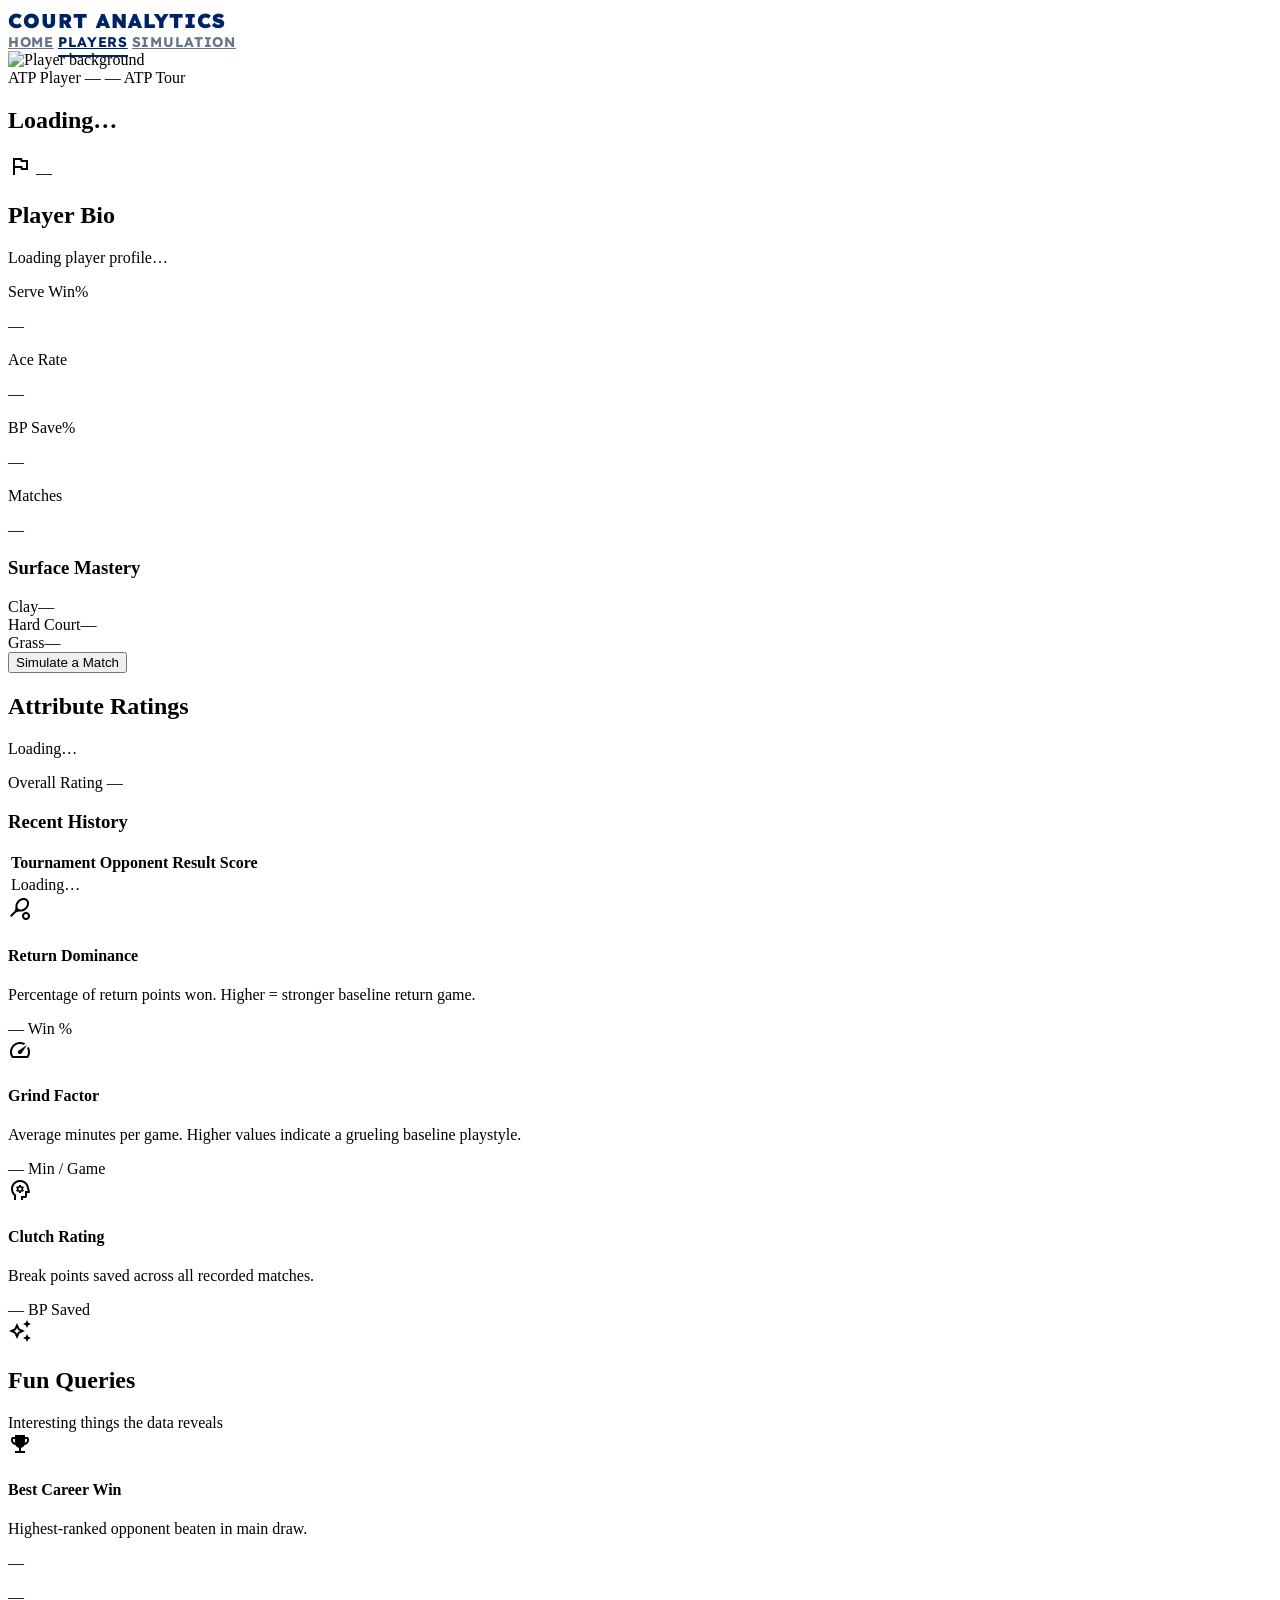
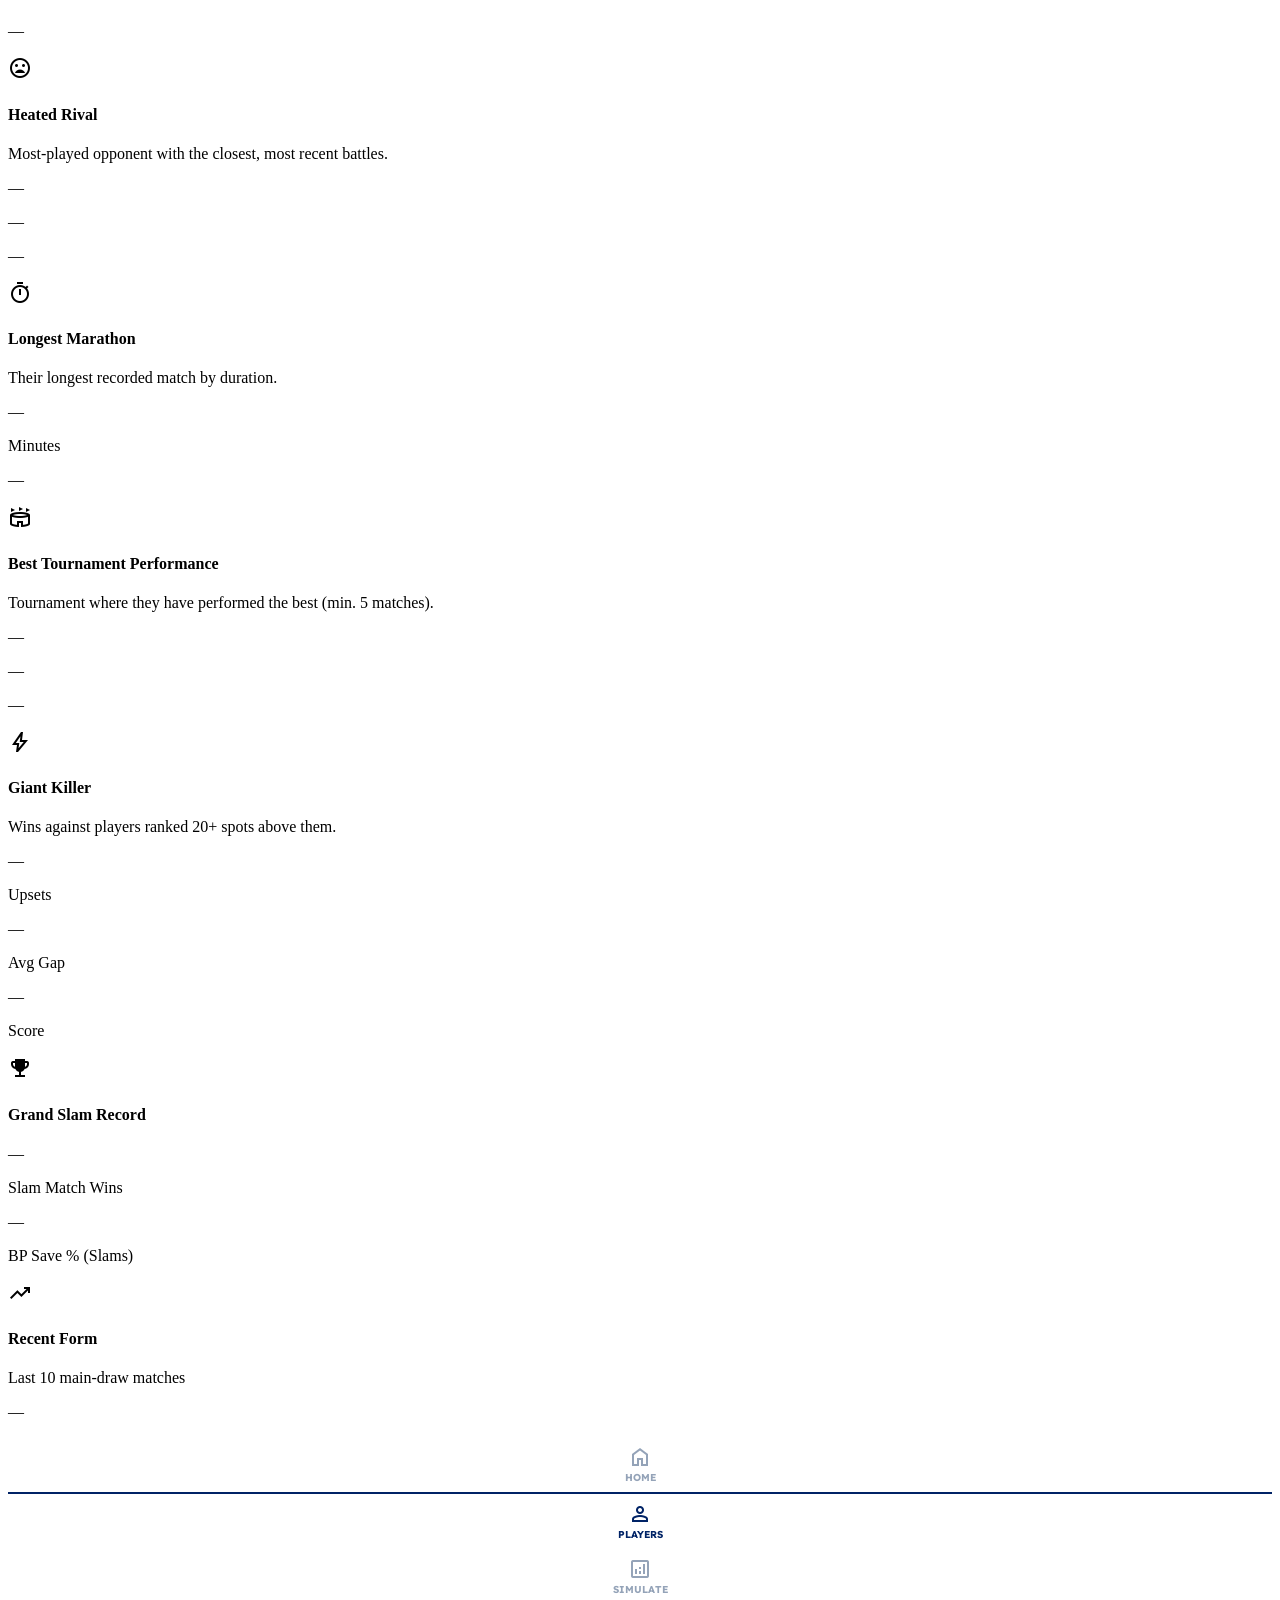
==== commit 511d6571: "Fixed Rivalry card and other small changes" ====
--- a/frontend/player.html
+++ b/frontend/player.html
@@ -32,11 +32,17 @@
         <div class="relative z-10 h-full max-w-container-max mx-auto px-gutter flex flex-col justify-end pb-xl">
           <!-- Badges row -->
           <div class="flex flex-wrap items-baseline gap-sm mb-xs">
-          ATP Player
-        </span>
-
-        <!-- NEW: form badge (hidden until data loads) -->
-        <span id="player-form-badge"
+            <span id="player-rank"
+              class="bg-secondary-container text-on-secondary-container px-md py-xs font-label-bold text-label-bold uppercase rounded-lg">
+              ATP Player
+            </span>
+            <!-- NEW: archetype badge (hidden until data loads) -->
+            <span id="player-archetype"
+              class="hidden px-md py-xs font-label-bold text-label-bold uppercase rounded-lg bg-secondary text-primary">
+              —
+            </span>
+            <!-- NEW: form badge (hidden until data loads) -->
+            <span id="player-form-badge"
               class="hidden px-md py-xs font-label-bold text-label-bold uppercase rounded-lg">
               —
             </span>
@@ -241,16 +247,16 @@
               <div class="bg-primary p-lg flex flex-col gap-md">
                 <div class="flex items-center gap-sm">
                   <span class="material-symbols-outlined text-secondary-container text-2xl">mood_bad</span>
-                  <h4 class="font-label-bold text-on-primary-container uppercase text-sm">Career Nemesis</h4>
+                  <h4 class="font-label-bold text-on-primary-container uppercase text-sm">Heated Rival</h4>
                 </div>
                 <p class="font-body-md text-on-primary-container/70 text-xs">
-                  Player who has beaten them the most times.
+                  Most-played opponent with the closest, most recent battles.
                 </p>
                 <div class="mt-auto">
                   <p id="fun-nemesis-name" class="font-headline-md text-white uppercase leading-tight">—</p>
-                  <p id="fun-nemesis-losses" class="font-label-bold text-secondary-container text-sm uppercase mt-xs">—
+                  <p id="fun-nemesis-total" class="font-label-bold text-secondary-container text-sm uppercase mt-sm">—
                   </p>
-                  <p id="fun-nemesis-pct" class="font-body-md text-on-primary-container/60 text-xs mt-xs">—</p>
+                  <p id="fun-nemesis-winpct" class="font-body-md text-on-primary-container/60 text-xs mt-xs">—</p>
                 </div>
               </div>
 
@@ -275,10 +281,10 @@
               <div class="bg-secondary p-lg flex flex-col gap-md">
                 <div class="flex items-center gap-sm">
                   <span class="material-symbols-outlined text-primary text-2xl">stadium</span>
-                  <h4 class="font-label-bold text-primary uppercase text-sm">Happy Hunting Ground</h4>
+                  <h4 class="font-label-bold text-primary uppercase text-sm">Best Tournament Performance</h4>
                 </div>
                 <p class="font-body-md text-primary/70 text-xs">
-                  Tournament with the best career win rate (min. 5 matches).
+                  Tournament where they have performed the best (min. 5 matches).
                 </p>
                 <div class="mt-auto">
                   <p id="fun-ground-name" class="font-headline-md text-primary uppercase leading-tight">—</p>
@@ -365,30 +371,37 @@
 
         document.title = name + ' | Court Analytics';
 
-  /* ── Helpers ─────────────────────────────────────────────────────────── */
-
-  const formColors = {
-    'On Fire':     'bg-error text-white',
-    'In Form':     'bg-secondary text-primary',
-    'Neutral':     'bg-surface-container text-on-surface border border-outline-variant',
-    'Cold Streak': 'bg-outline-variant text-on-surface-variant',
-  };
-  const attrDefs = [
-    { label: 'Power',       key: 'power_pct',       color: 'bg-red-400',      tip: 'Overall serve point win %' },
-    { label: 'Precision',   key: 'precision_pct',   color: 'bg-secondary',    tip: '1st serve in %' },
-    { label: 'Clutch',      key: 'clutch_pct',      color: 'bg-primary-container', tip: 'Break points saved %' },
-    { label: 'Danger',      key: 'danger_pct',      color: 'bg-amber-400',    tip: 'Ace rate (×10 for scale)', scale: 10 },
-    { label: 'Consistency', key: 'consistency_pct', color: 'bg-secondary-container', tip: 'Inverse double-fault rate' },
-  ];
-
-  /* ── Fetch profile ────────────────────────────────────────────────────── */
-  async function load() {
-    try {
-      const [profileRes, cardRes] = await Promise.all([
-        fetch('/api/player/' + encodeURIComponent(name) + '?tour=' + tour),
-        fetch('/api/player/' + encodeURIComponent(name) + '/card?tour=' + tour),
-      ]);
-      if (!profileRes.ok) { document.getElementById('player-name').textContent = 'Player not found'; return; }
+        /* ── Helpers ─────────────────────────────────────────────────────────── */
+        const archetypeEmoji = {
+          'Big Server': '💣',
+          'Iron Wall': '🛡️',
+          'Tactician': '🧠',
+          'Precision Machine': '🎯',
+          'All-Court Athlete': '⚡',
+          'Grinder': '🏃',
+        };
+        const formColors = {
+          'On Fire': 'bg-error text-white',
+          'In Form': 'bg-secondary text-primary',
+          'Neutral': 'bg-surface-container text-on-surface border border-outline-variant',
+          'Cold Streak': 'bg-outline-variant text-on-surface-variant',
+        };
+        const attrDefs = [
+          { label: 'Power', key: 'power_pct', color: 'bg-red-400', tip: 'Overall serve point win %' },
+          { label: 'Precision', key: 'precision_pct', color: 'bg-secondary', tip: '1st serve in %' },
+          { label: 'Clutch', key: 'clutch_pct', color: 'bg-primary-container', tip: 'Break points saved %' },
+          { label: 'Danger', key: 'danger_pct', color: 'bg-amber-400', tip: 'Ace rate (×10 for scale)', scale: 10 },
+          { label: 'Consistency', key: 'consistency_pct', color: 'bg-secondary-container', tip: 'Inverse double-fault rate' },
+        ];
+
+        /* ── Fetch profile ────────────────────────────────────────────────────── */
+        async function load() {
+          try {
+            const [profileRes, cardRes] = await Promise.all([
+              fetch('/api/player/' + encodeURIComponent(name) + '?tour=' + tour),
+              fetch('/api/player/' + encodeURIComponent(name) + '/card?tour=' + tour),
+            ]);
+            if (!profileRes.ok) { document.getElementById('player-name').textContent = 'Player not found'; return; }
 
             const d = await profileRes.json();
             const card = cardRes.ok ? await cardRes.json() : null;
@@ -409,12 +422,13 @@
                 }
                 if (fun.nemesis) {
                   document.getElementById('fun-nemesis-name').textContent = fun.nemesis.name || '—';
-                  document.getElementById('fun-nemesis-losses').textContent =
-                    fun.nemesis.losses != null ? `${fun.nemesis.losses} losses` : '—';
-                  document.getElementById('fun-nemesis-pct').textContent =
-                    fun.nemesis.win_pct != null
-                      ? `${(fun.nemesis.win_pct * 100).toFixed(0)}% win rate for them`
-                      : '—';
+                  document.getElementById('fun-nemesis-total').textContent =
+                    fun.nemesis.matches != null ? `${fun.nemesis.matches} matches played` : '—';
+                  const winPct = fun.nemesis.matches
+                    ? ((fun.nemesis.player_wins / fun.nemesis.matches) * 100).toFixed(0)
+                    : null;
+                  document.getElementById('fun-nemesis-winpct').textContent =
+                    winPct != null ? `${winPct}% win rate` : '—';
                 }
                 if (fun.marathon) {
                   const hrs = Math.floor((fun.marathon.minutes || 0) / 60);
@@ -511,9 +525,18 @@
           document.getElementById('compare-btn').addEventListener('click', () => {
             window.location.href = `simulator.html?p1=${encodeURIComponent(d.name)}&tour=${tour}`;
           });
+
         }
-  /* ── Apply /api/player/:name/card ────────────────────────────────────── */
-  function applyCard(card) {
+
+        /* ── Apply /api/player/:name/card ────────────────────────────────────── */
+        function applyCard(card) {
+          // Archetype badge
+          if (card.archetype) {
+            const el = document.getElementById('player-archetype');
+            el.textContent = (archetypeEmoji[card.archetype] || '') + ' ' + card.archetype;
+            el.classList.remove('hidden');
+          }
+
           // Form badge
           if (card.form) {
             const el = document.getElementById('player-form-badge');
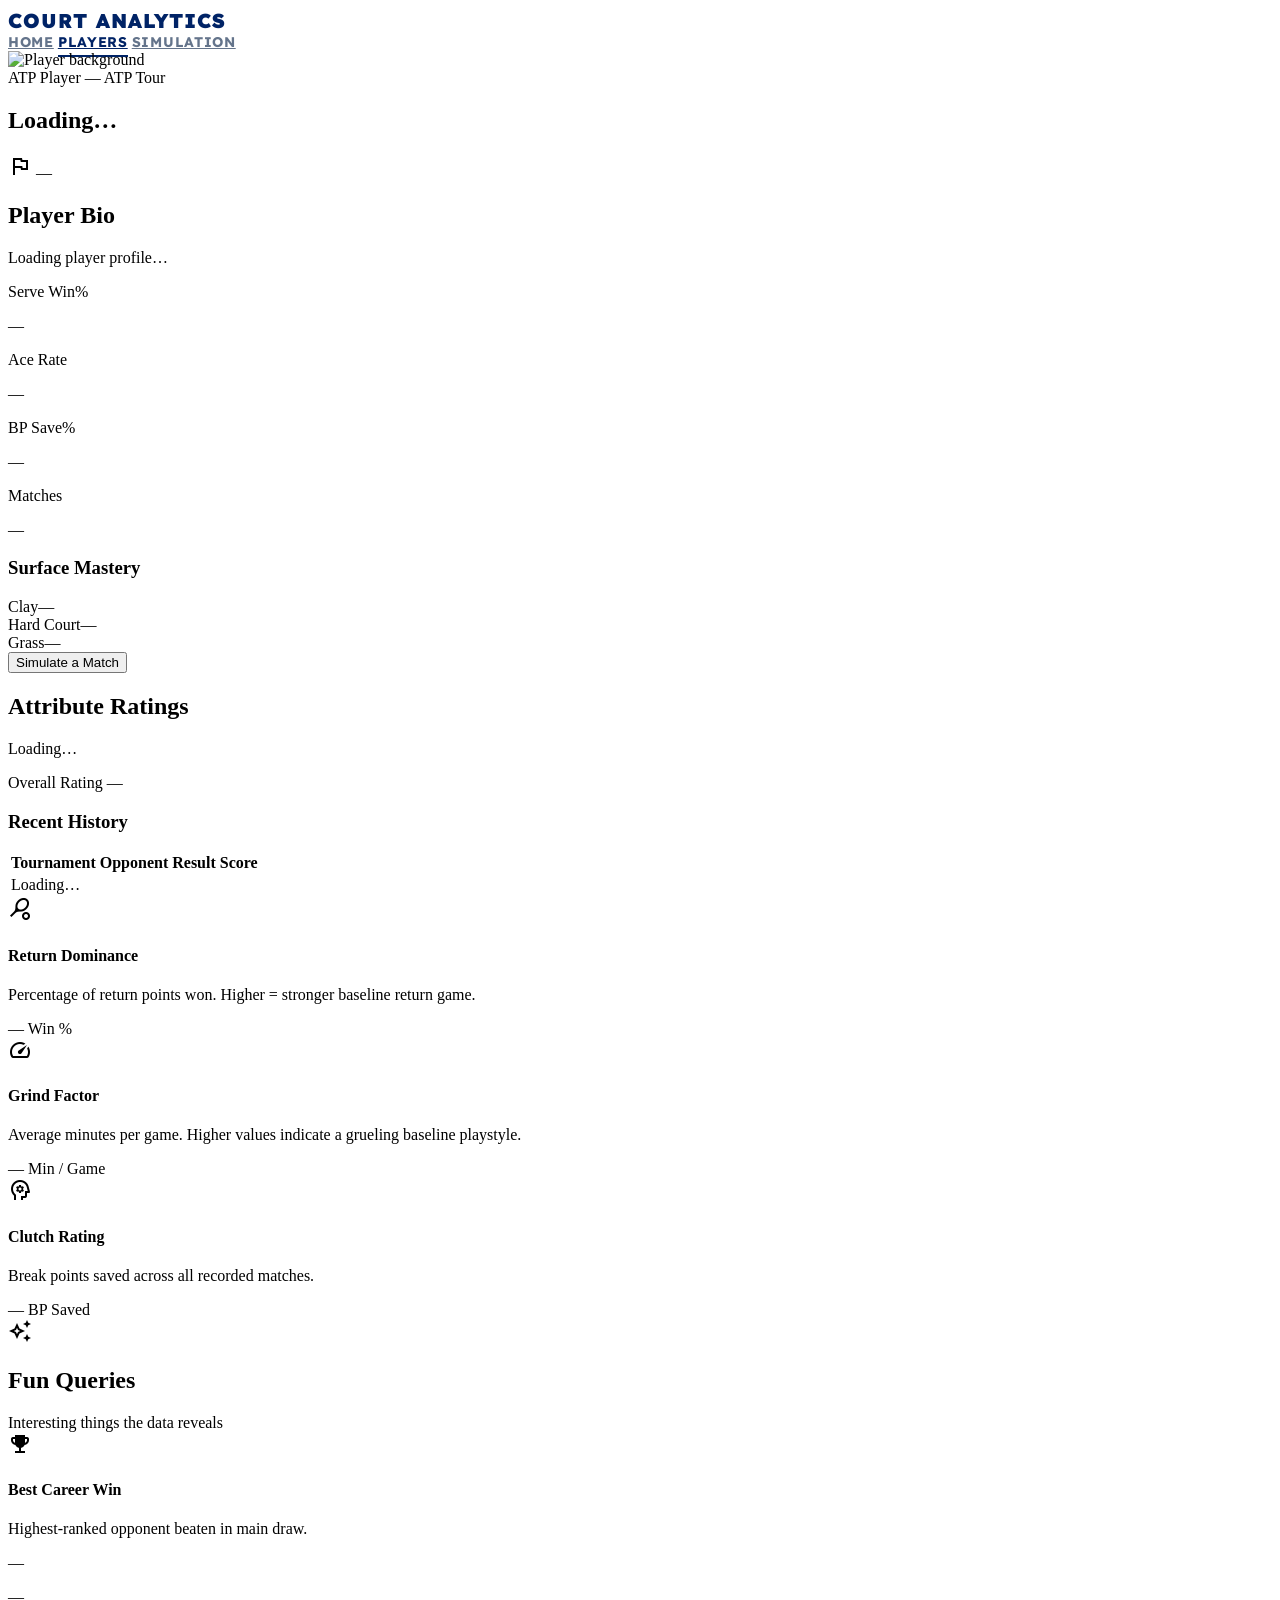
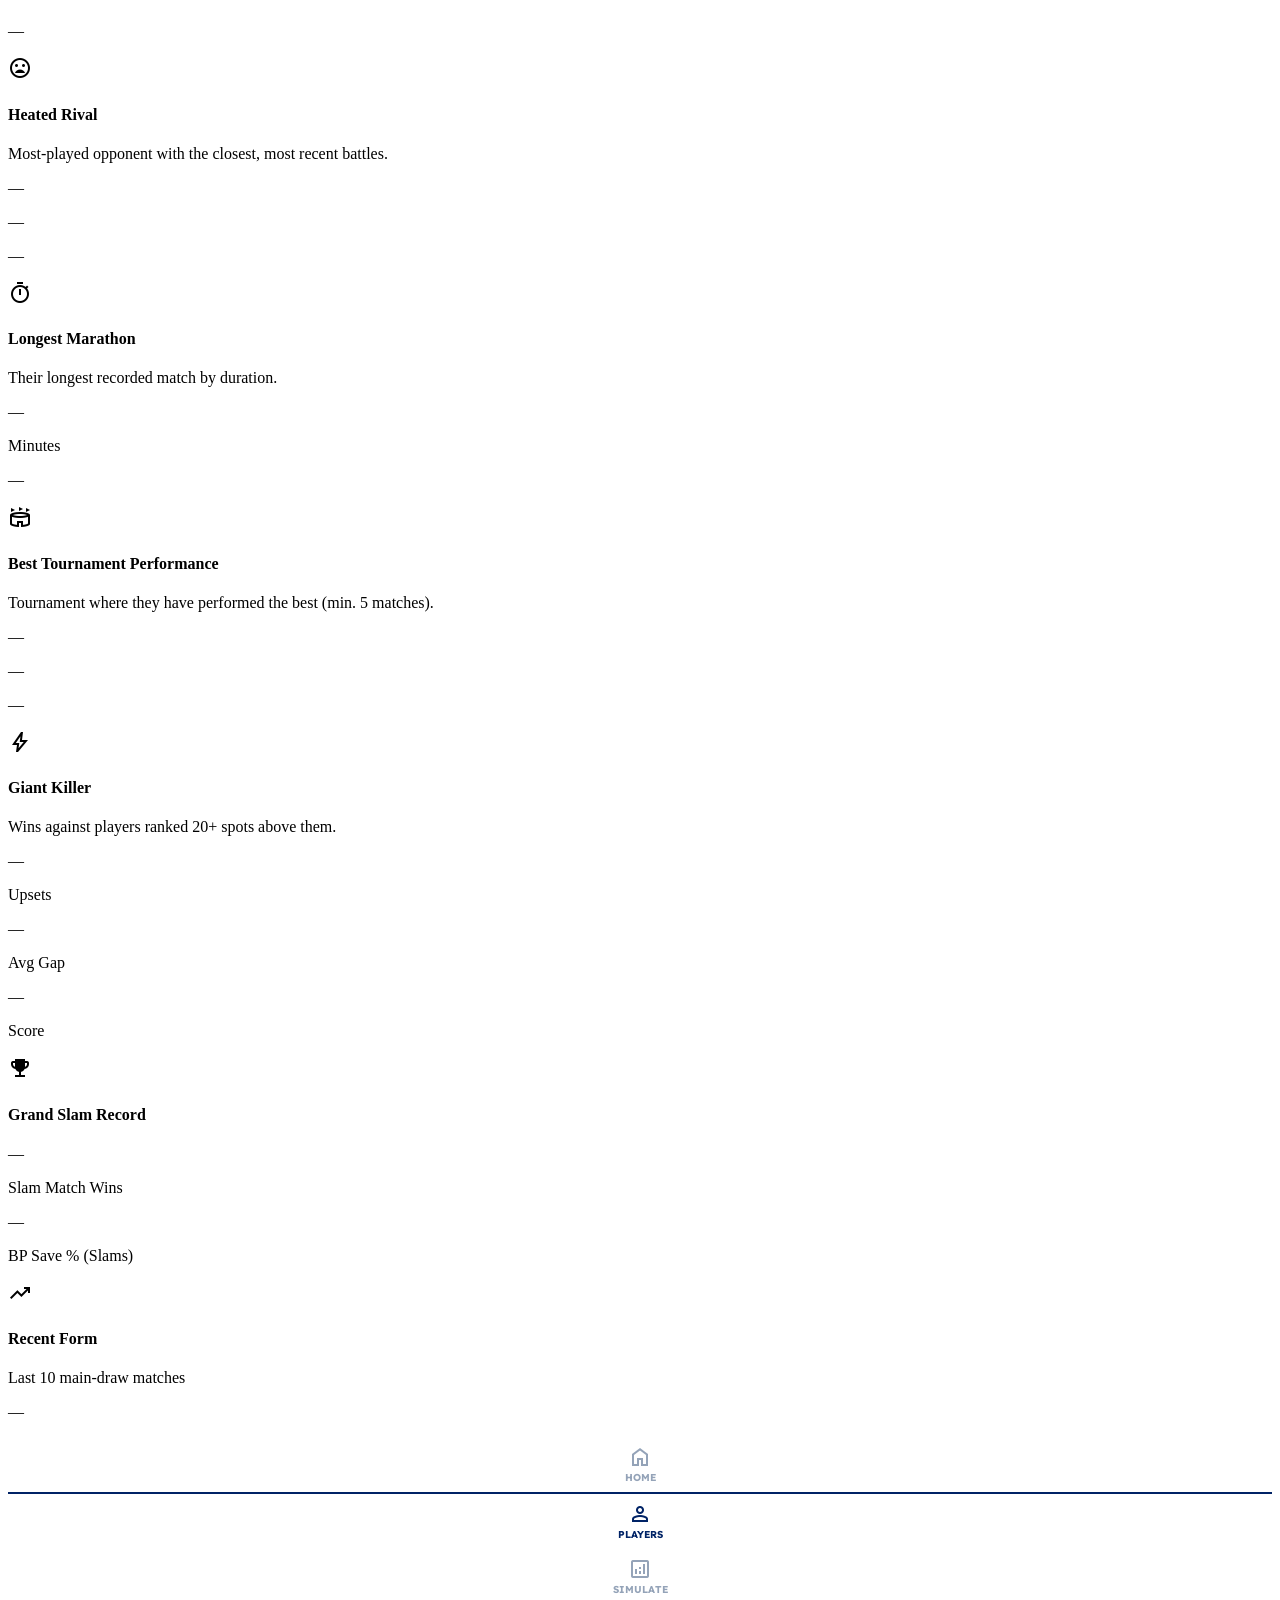
==== commit e0ba3422: "Merge branch 'master' into meeeeeeeeeee" ====
--- a/frontend/player.html
+++ b/frontend/player.html
@@ -32,17 +32,11 @@
         <div class="relative z-10 h-full max-w-container-max mx-auto px-gutter flex flex-col justify-end pb-xl">
           <!-- Badges row -->
           <div class="flex flex-wrap items-baseline gap-sm mb-xs">
-            <span id="player-rank"
-              class="bg-secondary-container text-on-secondary-container px-md py-xs font-label-bold text-label-bold uppercase rounded-lg">
-              ATP Player
-            </span>
-            <!-- NEW: archetype badge (hidden until data loads) -->
-            <span id="player-archetype"
-              class="hidden px-md py-xs font-label-bold text-label-bold uppercase rounded-lg bg-secondary text-primary">
-              —
-            </span>
-            <!-- NEW: form badge (hidden until data loads) -->
-            <span id="player-form-badge"
+          ATP Player
+        </span>
+
+        <!-- NEW: form badge (hidden until data loads) -->
+        <span id="player-form-badge"
               class="hidden px-md py-xs font-label-bold text-label-bold uppercase rounded-lg">
               —
             </span>
@@ -371,37 +365,30 @@
 
         document.title = name + ' | Court Analytics';
 
-        /* ── Helpers ─────────────────────────────────────────────────────────── */
-        const archetypeEmoji = {
-          'Big Server': '💣',
-          'Iron Wall': '🛡️',
-          'Tactician': '🧠',
-          'Precision Machine': '🎯',
-          'All-Court Athlete': '⚡',
-          'Grinder': '🏃',
-        };
-        const formColors = {
-          'On Fire': 'bg-error text-white',
-          'In Form': 'bg-secondary text-primary',
-          'Neutral': 'bg-surface-container text-on-surface border border-outline-variant',
-          'Cold Streak': 'bg-outline-variant text-on-surface-variant',
-        };
-        const attrDefs = [
-          { label: 'Power', key: 'power_pct', color: 'bg-red-400', tip: 'Overall serve point win %' },
-          { label: 'Precision', key: 'precision_pct', color: 'bg-secondary', tip: '1st serve in %' },
-          { label: 'Clutch', key: 'clutch_pct', color: 'bg-primary-container', tip: 'Break points saved %' },
-          { label: 'Danger', key: 'danger_pct', color: 'bg-amber-400', tip: 'Ace rate (×10 for scale)', scale: 10 },
-          { label: 'Consistency', key: 'consistency_pct', color: 'bg-secondary-container', tip: 'Inverse double-fault rate' },
-        ];
-
-        /* ── Fetch profile ────────────────────────────────────────────────────── */
-        async function load() {
-          try {
-            const [profileRes, cardRes] = await Promise.all([
-              fetch('/api/player/' + encodeURIComponent(name) + '?tour=' + tour),
-              fetch('/api/player/' + encodeURIComponent(name) + '/card?tour=' + tour),
-            ]);
-            if (!profileRes.ok) { document.getElementById('player-name').textContent = 'Player not found'; return; }
+  /* ── Helpers ─────────────────────────────────────────────────────────── */
+
+  const formColors = {
+    'On Fire':     'bg-error text-white',
+    'In Form':     'bg-secondary text-primary',
+    'Neutral':     'bg-surface-container text-on-surface border border-outline-variant',
+    'Cold Streak': 'bg-outline-variant text-on-surface-variant',
+  };
+  const attrDefs = [
+    { label: 'Power',       key: 'power_pct',       color: 'bg-red-400',      tip: 'Overall serve point win %' },
+    { label: 'Precision',   key: 'precision_pct',   color: 'bg-secondary',    tip: '1st serve in %' },
+    { label: 'Clutch',      key: 'clutch_pct',      color: 'bg-primary-container', tip: 'Break points saved %' },
+    { label: 'Danger',      key: 'danger_pct',      color: 'bg-amber-400',    tip: 'Ace rate (×10 for scale)', scale: 10 },
+    { label: 'Consistency', key: 'consistency_pct', color: 'bg-secondary-container', tip: 'Inverse double-fault rate' },
+  ];
+
+  /* ── Fetch profile ────────────────────────────────────────────────────── */
+  async function load() {
+    try {
+      const [profileRes, cardRes] = await Promise.all([
+        fetch('/api/player/' + encodeURIComponent(name) + '?tour=' + tour),
+        fetch('/api/player/' + encodeURIComponent(name) + '/card?tour=' + tour),
+      ]);
+      if (!profileRes.ok) { document.getElementById('player-name').textContent = 'Player not found'; return; }
 
             const d = await profileRes.json();
             const card = cardRes.ok ? await cardRes.json() : null;
@@ -525,18 +512,9 @@
           document.getElementById('compare-btn').addEventListener('click', () => {
             window.location.href = `simulator.html?p1=${encodeURIComponent(d.name)}&tour=${tour}`;
           });
-
         }
-
-        /* ── Apply /api/player/:name/card ────────────────────────────────────── */
-        function applyCard(card) {
-          // Archetype badge
-          if (card.archetype) {
-            const el = document.getElementById('player-archetype');
-            el.textContent = (archetypeEmoji[card.archetype] || '') + ' ' + card.archetype;
-            el.classList.remove('hidden');
-          }
-
+  /* ── Apply /api/player/:name/card ────────────────────────────────────── */
+  function applyCard(card) {
           // Form badge
           if (card.form) {
             const el = document.getElementById('player-form-badge');
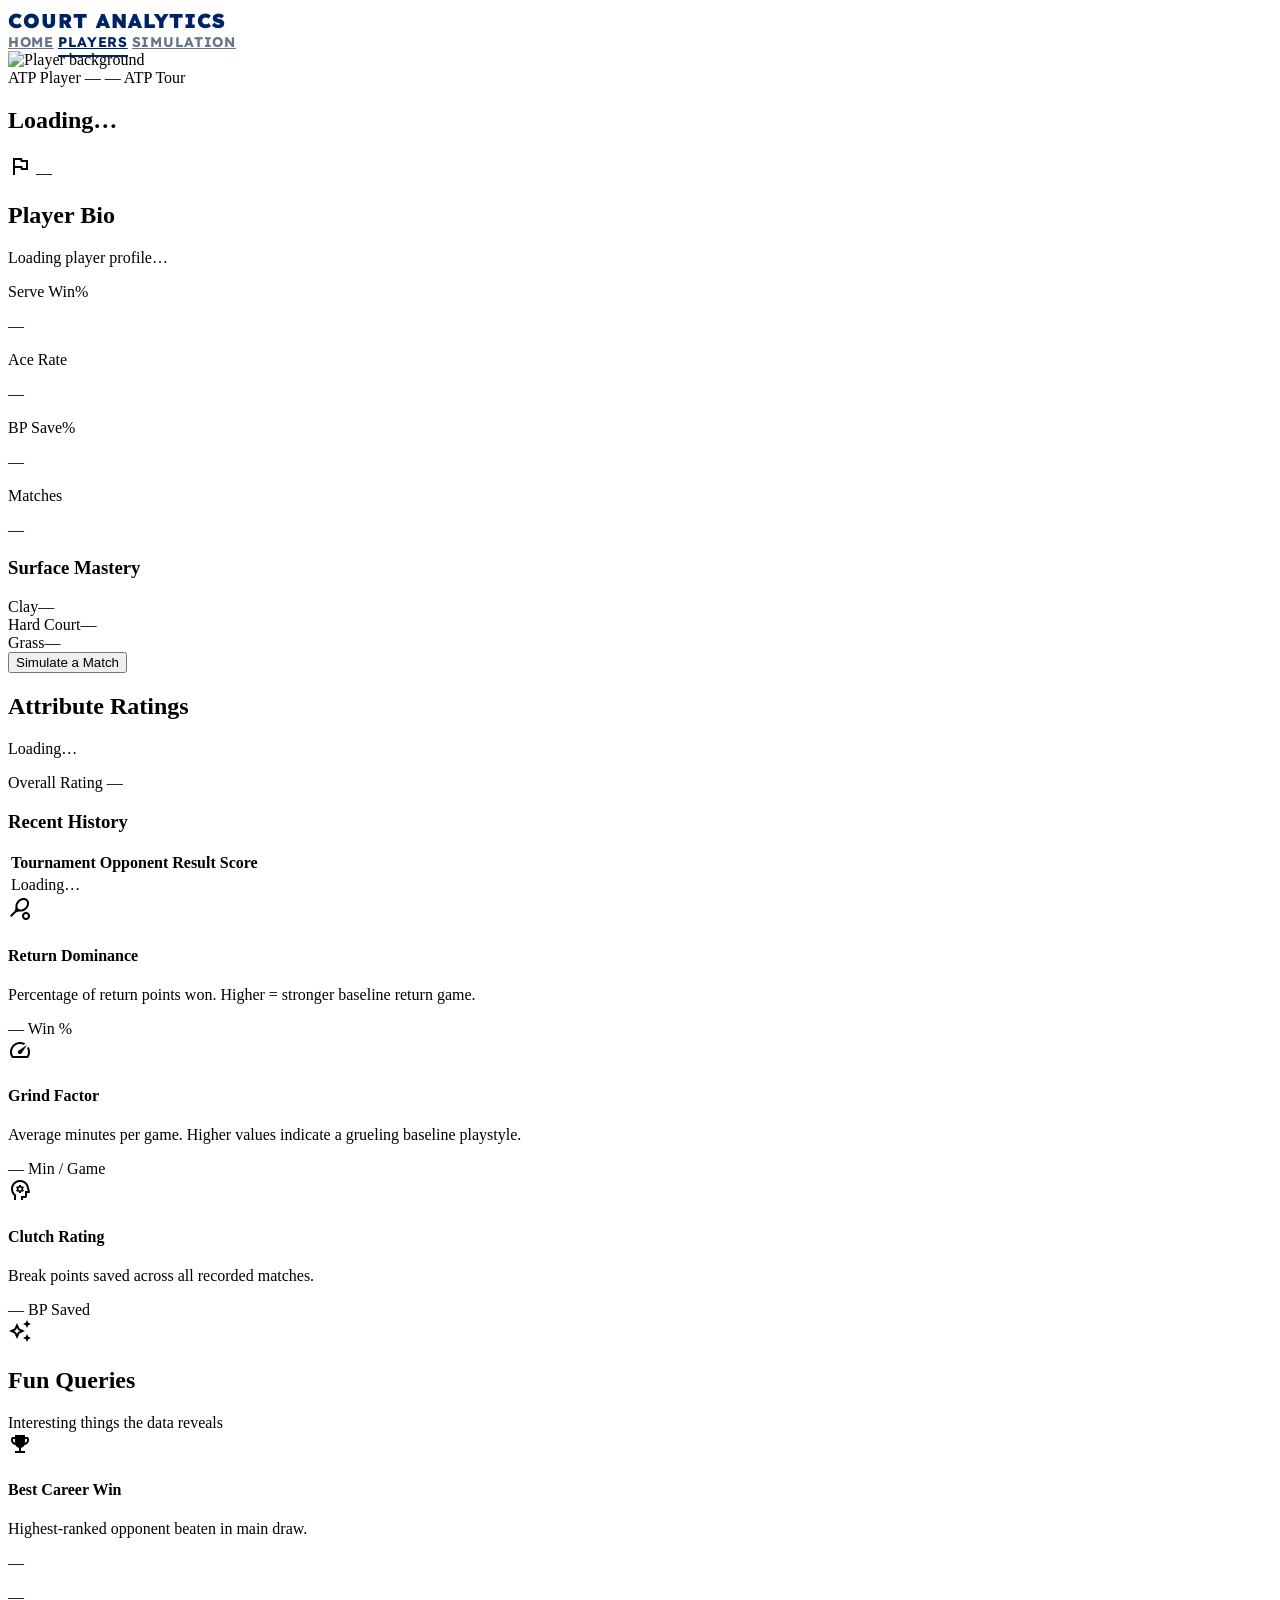
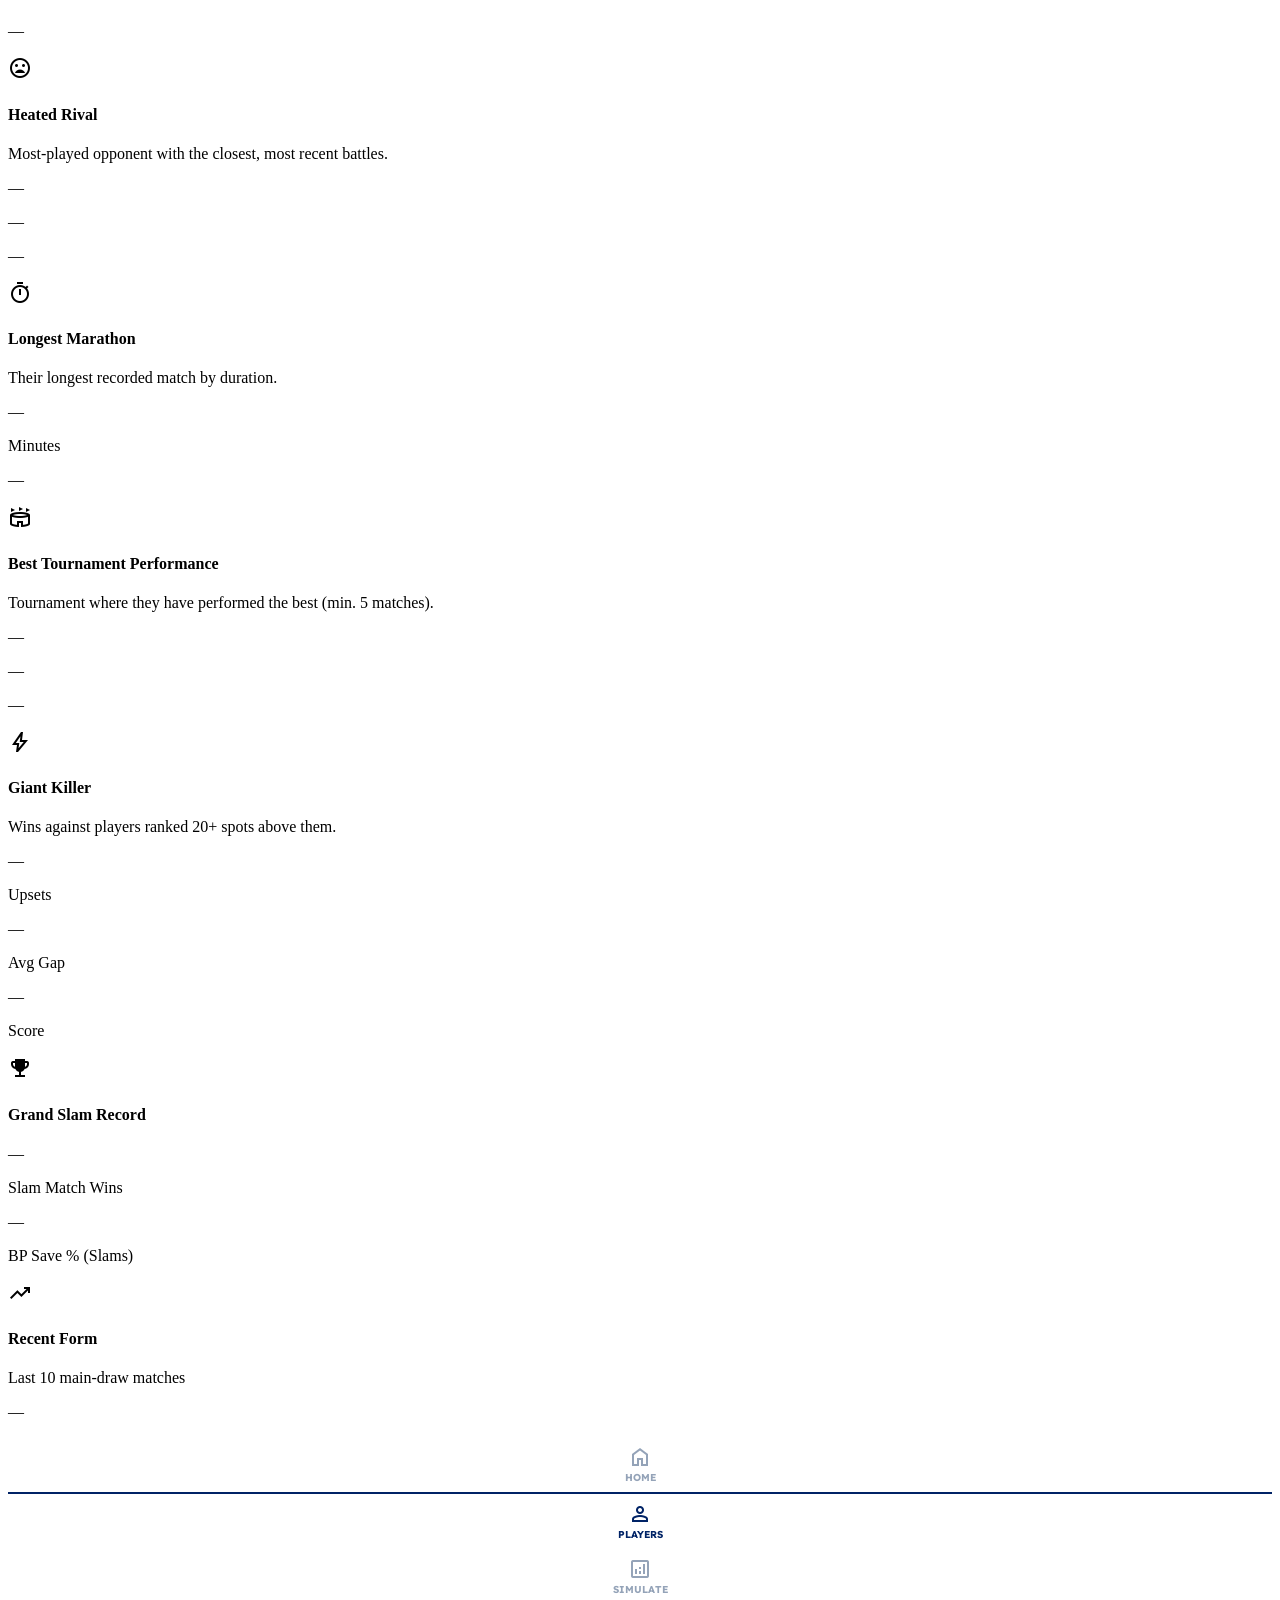
==== commit 086362b8: "updated card to heated rival" ====
--- a/frontend/player.html
+++ b/frontend/player.html
@@ -1,372 +1,376 @@
 <!DOCTYPE html>
 <html class="light" lang="en">
-
-  <head>
-    <meta charset="utf-8" />
-    <meta content="width=device-width, initial-scale=1.0" name="viewport" />
-    <script src="https://cdn.tailwindcss.com?plugins=forms,container-queries"></script>
-    <link
-      href="https://fonts.googleapis.com/css2?family=Lexend:wght@100..900&family=Work+Sans:wght@100..900&family=Material+Symbols+Outlined:wght,FILL@100..700,0..1&display=swap"
-      rel="stylesheet" />
-    <link href="https://fonts.googleapis.com/css2?family=Material+Symbols+Outlined:wght,FILL@100..700,0..1&display=swap"
-      rel="stylesheet" />
-    <link rel="stylesheet" href="style.css" />
-    <script src="tailwind.config.js"></script>
-    <script src="components.js"></script>
-  </head>
-
-  <body class="bg-background text-on-background font-body-md overflow-x-hidden">
-    <app-header></app-header>
-    <main class="w-full">
-
-      <!-- ── Hero Section ─────────────────────────────────────────────────────── -->
-      <section class="relative h-[600px] overflow-hidden">
-        <div class="absolute inset-0 z-0">
-          <img id="player-avatar" class="w-full h-full object-cover object-top"
-            src="https://lh3.googleusercontent.com/aida-public/[base64]"
-            alt="Player background" />
-          <div
-            class="absolute inset-0 bg-gradient-to-t from-primary-container via-transparent to-transparent opacity-90">
-          </div>
-        </div>
-        <div class="relative z-10 h-full max-w-container-max mx-auto px-gutter flex flex-col justify-end pb-xl">
-          <!-- Badges row -->
-          <div class="flex flex-wrap items-baseline gap-sm mb-xs">
+<head>
+<meta charset="utf-8"/>
+<meta content="width=device-width, initial-scale=1.0" name="viewport"/>
+<script src="https://cdn.tailwindcss.com?plugins=forms,container-queries"></script>
+<link href="https://fonts.googleapis.com/css2?family=Lexend:wght@100..900&family=Work+Sans:wght@100..900&family=Material+Symbols+Outlined:wght,FILL@100..700,0..1&display=swap" rel="stylesheet"/>
+<link href="https://fonts.googleapis.com/css2?family=Material+Symbols+Outlined:wght,FILL@100..700,0..1&display=swap" rel="stylesheet"/>
+<link rel="stylesheet" href="style.css"/>
+<script src="tailwind.config.js"></script>
+<script src="components.js"></script>
+</head>
+<body class="bg-background text-on-background font-body-md overflow-x-hidden">
+<app-header></app-header>
+<main class="w-full">
+
+  <!-- ── Hero Section ─────────────────────────────────────────────────────── -->
+  <section class="relative h-[600px] overflow-hidden">
+    <div class="absolute inset-0 z-0">
+      <img id="player-avatar"
+           class="w-full h-full object-cover object-top"
+           src="https://lh3.googleusercontent.com/aida-public/[base64]"
+           alt="Player background"/>
+      <div class="absolute inset-0 bg-gradient-to-t from-primary-container via-transparent to-transparent opacity-90"></div>
+    </div>
+    <div class="relative z-10 h-full max-w-container-max mx-auto px-gutter flex flex-col justify-end pb-xl">
+      <!-- Badges row -->
+      <div class="flex flex-wrap items-baseline gap-sm mb-xs">
+        <span id="player-rank"
+              class="bg-secondary-container text-on-secondary-container px-md py-xs font-label-bold text-label-bold uppercase rounded-lg">
           ATP Player
         </span>
-
+        <!-- NEW: archetype badge (hidden until data loads) -->
+        <span id="player-archetype"
+              class="hidden px-md py-xs font-label-bold text-label-bold uppercase rounded-lg bg-secondary text-primary">
+          —
+        </span>
         <!-- NEW: form badge (hidden until data loads) -->
         <span id="player-form-badge"
               class="hidden px-md py-xs font-label-bold text-label-bold uppercase rounded-lg">
-              —
-            </span>
-            <span id="player-tour" class="text-surface-bright/80 font-label-bold text-label-bold uppercase">
-              ATP Tour
-            </span>
-          </div>
-
-          <h1 id="player-name" class="text-white font-display-xl text-display-xl uppercase tracking-tighter mb-sm">
-            Loading…
-          </h1>
-          <div class="flex gap-lg items-center text-surface-bright/90">
-            <div class="flex items-center gap-xs">
-              <span class="material-symbols-outlined text-sm">flag</span>
-              <span id="player-country" class="font-label-bold text-label-bold uppercase">—</span>
-            </div>
-          </div>
-        </div>
-      </section>
-
-      <!-- ── Bento Grid ────────────────────────────────────────────────────────── -->
-      <section class="max-w-container-max mx-auto px-gutter -mt-xl relative z-20 pb-xxl">
-        <div class="grid grid-cols-1 md:grid-cols-12 gap-lg">
-
-          <!-- Bio Card (8 cols) -->
-          <div class="md:col-span-8 bg-white border border-[#E9ECEF] p-lg">
-            <h2 class="font-headline-md text-headline-md mb-md uppercase text-primary">Player Bio</h2>
-            <p id="player-bio" class="text-on-surface-variant font-body-lg text-body-lg leading-relaxed mb-lg">
-              Loading player profile…
-            </p>
-            <div class="grid grid-cols-2 md:grid-cols-4 gap-md">
-              <div class="border-l-2 border-primary-container pl-md py-xs">
-                <p class="text-slate-400 font-label-sm text-label-sm uppercase">Serve Win%</p>
-                <p id="stat-serve-win" class="text-primary font-stats-num text-stats-num">—</p>
+          —
+        </span>
+        <span id="player-tour"
+              class="text-surface-bright/80 font-label-bold text-label-bold uppercase">
+          ATP Tour
+        </span>
+      </div>
+
+      <h1 id="player-name"
+          class="text-white font-display-xl text-display-xl uppercase tracking-tighter mb-sm">
+        Loading…
+      </h1>
+      <div class="flex gap-lg items-center text-surface-bright/90">
+        <div class="flex items-center gap-xs">
+          <span class="material-symbols-outlined text-sm">flag</span>
+          <span id="player-country" class="font-label-bold text-label-bold uppercase">—</span>
+        </div>
+      </div>
+    </div>
+  </section>
+
+  <!-- ── Bento Grid ────────────────────────────────────────────────────────── -->
+  <section class="max-w-container-max mx-auto px-gutter -mt-xl relative z-20 pb-xxl">
+    <div class="grid grid-cols-1 md:grid-cols-12 gap-lg">
+
+      <!-- Bio Card (8 cols) -->
+      <div class="md:col-span-8 bg-white border border-[#E9ECEF] p-lg">
+        <h2 class="font-headline-md text-headline-md mb-md uppercase text-primary">Player Bio</h2>
+        <p id="player-bio" class="text-on-surface-variant font-body-lg text-body-lg leading-relaxed mb-lg">
+          Loading player profile…
+        </p>
+        <div class="grid grid-cols-2 md:grid-cols-4 gap-md">
+          <div class="border-l-2 border-primary-container pl-md py-xs">
+            <p class="text-slate-400 font-label-sm text-label-sm uppercase">Serve Win%</p>
+            <p id="stat-serve-win" class="text-primary font-stats-num text-stats-num">—</p>
+          </div>
+          <div class="border-l-2 border-primary-container pl-md py-xs">
+            <p class="text-slate-400 font-label-sm text-label-sm uppercase">Ace Rate</p>
+            <p id="stat-ace-rate" class="text-primary font-stats-num text-stats-num">—</p>
+          </div>
+          <div class="border-l-2 border-primary-container pl-md py-xs">
+            <p class="text-slate-400 font-label-sm text-label-sm uppercase">BP Save%</p>
+            <p id="stat-bp-save" class="text-primary font-stats-num text-stats-num">—</p>
+          </div>
+          <div class="border-l-2 border-primary-container pl-md py-xs">
+            <p class="text-slate-400 font-label-sm text-label-sm uppercase">Matches</p>
+            <p id="stat-matches" class="text-primary font-label-bold text-headline-md mt-sm">—</p>
+          </div>
+        </div>
+      </div>
+
+      <!-- Surface Mastery (4 cols) -->
+      <div class="md:col-span-4 bg-primary-container text-white p-lg flex flex-col justify-between">
+        <div>
+          <h3 class="font-headline-md text-headline-md mb-md uppercase text-on-primary-container">Surface Mastery</h3>
+          <div class="space-y-md">
+            <div>
+              <div class="flex justify-between font-label-bold text-label-sm uppercase mb-xs">
+                <span>Clay</span><span id="pct-clay">—</span>
               </div>
-              <div class="border-l-2 border-primary-container pl-md py-xs">
-                <p class="text-slate-400 font-label-sm text-label-sm uppercase">Ace Rate</p>
-                <p id="stat-ace-rate" class="text-primary font-stats-num text-stats-num">—</p>
+              <div class="h-2 bg-primary w-full overflow-hidden">
+                <div id="bar-clay" class="h-full bg-secondary-container" style="width:0%"></div>
               </div>
-              <div class="border-l-2 border-primary-container pl-md py-xs">
-                <p class="text-slate-400 font-label-sm text-label-sm uppercase">BP Save%</p>
-                <p id="stat-bp-save" class="text-primary font-stats-num text-stats-num">—</p>
+            </div>
+            <div>
+              <div class="flex justify-between font-label-bold text-label-sm uppercase mb-xs">
+                <span>Hard Court</span><span id="pct-hard">—</span>
               </div>
-              <div class="border-l-2 border-primary-container pl-md py-xs">
-                <p class="text-slate-400 font-label-sm text-label-sm uppercase">Matches</p>
-                <p id="stat-matches" class="text-primary font-label-bold text-headline-md mt-sm">—</p>
+              <div class="h-2 bg-primary w-full overflow-hidden">
+                <div id="bar-hard" class="h-full bg-secondary-container" style="width:0%"></div>
               </div>
             </div>
-          </div>
-
-          <!-- Surface Mastery (4 cols) -->
-          <div class="md:col-span-4 bg-primary-container text-white p-lg flex flex-col justify-between">
-            <div>
-              <h3 class="font-headline-md text-headline-md mb-md uppercase text-on-primary-container">Surface Mastery
-              </h3>
-              <div class="space-y-md">
-                <div>
-                  <div class="flex justify-between font-label-bold text-label-sm uppercase mb-xs">
-                    <span>Clay</span><span id="pct-clay">—</span>
-                  </div>
-                  <div class="h-2 bg-primary w-full overflow-hidden">
-                    <div id="bar-clay" class="h-full bg-secondary-container" style="width:0%"></div>
-                  </div>
-                </div>
-                <div>
-                  <div class="flex justify-between font-label-bold text-label-sm uppercase mb-xs">
-                    <span>Hard Court</span><span id="pct-hard">—</span>
-                  </div>
-                  <div class="h-2 bg-primary w-full overflow-hidden">
-                    <div id="bar-hard" class="h-full bg-secondary-container" style="width:0%"></div>
-                  </div>
-                </div>
-                <div>
-                  <div class="flex justify-between font-label-bold text-label-sm uppercase mb-xs">
-                    <span>Grass</span><span id="pct-grass">—</span>
-                  </div>
-                  <div class="h-2 bg-primary w-full overflow-hidden">
-                    <div id="bar-grass" class="h-full bg-secondary-container" style="width:0%"></div>
-                  </div>
-                </div>
+            <div>
+              <div class="flex justify-between font-label-bold text-label-sm uppercase mb-xs">
+                <span>Grass</span><span id="pct-grass">—</span>
               </div>
-            </div>
-            <button id="compare-btn"
-              class="mt-xl bg-secondary-container text-on-secondary-container py-md font-label-bold text-label-bold uppercase w-full hover:opacity-90 transition-opacity">
-              Simulate a Match
-            </button>
-          </div>
-
-          <!-- NEW: RPG Attribute Ratings (4 cols) -->
-          <div class="md:col-span-4 bg-white border border-[#E9ECEF] p-lg">
-            <h2 class="font-headline-md text-headline-md mb-md uppercase text-primary">Attribute Ratings</h2>
-            <div class="space-y-md" id="attr-bars">
-              <!-- populated by JS -->
-              <p class="text-on-surface-variant font-body-md">Loading…</p>
-            </div>
-            <div class="mt-lg pt-lg border-t border-outline-variant flex justify-between items-center">
-              <span class="font-label-sm text-on-surface-variant uppercase">Overall Rating</span>
-              <span id="overall-rating" class="font-stats-num text-primary text-3xl">—</span>
-            </div>
-          </div>
-
-          <!-- Match History + Advanced Analytics (8 cols) -->
-          <div class="md:col-span-8 grid grid-cols-1 lg:grid-cols-12 gap-lg">
-
-            <!-- Match History -->
-            <div class="lg:col-span-6 bg-white border border-[#E9ECEF] p-lg">
-              <h3 class="font-headline-md text-headline-md mb-lg uppercase text-primary">Recent History</h3>
-              <div class="overflow-hidden">
-                <table class="w-full text-left">
-                  <thead>
-                    <tr class="font-label-bold text-label-sm uppercase text-slate-400 border-b border-[#E9ECEF]">
-                      <th class="pb-sm font-normal">Tournament</th>
-                      <th class="pb-sm font-normal">Opponent</th>
-                      <th class="pb-sm font-normal">Result</th>
-                      <th class="pb-sm font-normal text-right">Score</th>
-                    </tr>
-                  </thead>
-                  <tbody id="match-tbody" class="font-body-md text-sm">
-                    <tr>
-                      <td colspan="4" class="py-lg text-center text-on-surface-variant">Loading…</td>
-                    </tr>
-                  </tbody>
-                </table>
+              <div class="h-2 bg-primary w-full overflow-hidden">
+                <div id="bar-grass" class="h-full bg-secondary-container" style="width:0%"></div>
               </div>
             </div>
-
-            <!-- Advanced Analytics -->
-            <div class="lg:col-span-6 flex flex-col gap-lg">
-              <div class="bg-white p-lg border border-[#E9ECEF] flex-1">
-                <div class="flex items-center gap-md mb-md">
-                  <span class="material-symbols-outlined text-on-primary-container text-2xl">sports_tennis</span>
-                  <h4 class="font-headline-md text-headline-md uppercase text-primary">Return Dominance</h4>
-                </div>
-                <p class="text-on-surface-variant font-body-md text-body-md mb-md">
-                  Percentage of return points won. Higher = stronger baseline return game.
-                </p>
-                <div class="flex items-center gap-sm">
-                  <span id="shot-qual" class="font-stats-num text-primary text-2xl">—</span>
-                  <span class="text-slate-400 font-label-sm uppercase">Win %</span>
-                </div>
-              </div>
-              <div class="bg-white p-lg border border-[#E9ECEF] flex-1">
-                <div class="flex items-center gap-md mb-md">
-                  <span class="material-symbols-outlined text-on-primary-container text-2xl">speed</span>
-                  <h4 class="font-headline-md text-headline-md uppercase text-primary">Grind Factor</h4>
-                </div>
-                <p class="text-on-surface-variant font-body-md text-body-md mb-md">
-                  Average minutes per game. Higher values indicate a grueling baseline playstyle.
-                </p>
-                <div class="flex items-center gap-sm">
-                  <span id="court-cov" class="font-stats-num text-primary text-2xl">—</span>
-                  <span class="text-slate-400 font-label-sm uppercase">Min / Game</span>
-                </div>
-              </div>
-              <div class="bg-white p-lg border border-[#E9ECEF] flex-1">
-                <div class="flex items-center gap-md mb-md">
-                  <span class="material-symbols-outlined text-on-primary-container text-2xl">psychology</span>
-                  <h4 class="font-headline-md text-headline-md uppercase text-primary">Clutch Rating</h4>
-                </div>
-                <p id="desc-clutch" class="text-on-surface-variant font-body-md text-body-md mb-md">
-                  Break points saved across all recorded matches.
-                </p>
-                <div class="flex items-center gap-sm">
-                  <span id="clutch-rat" class="font-stats-num text-primary text-2xl">—</span>
-                  <span class="text-slate-400 font-label-sm uppercase">BP Saved</span>
-                </div>
-              </div>
-            </div>
-
-          </div><!-- end 8-col block -->
-
-
-          <!-- ── Fun Queries ─────────────────────────────────────────────────────── -->
-          <div class="md:col-span-12">
-            <div class="flex items-center gap-md mb-lg">
-              <span class="material-symbols-outlined text-primary text-3xl">auto_awesome</span>
-              <h2 class="font-headline-md text-headline-md uppercase text-primary">Fun Queries</h2>
-              <span class="font-label-sm text-on-surface-variant uppercase ml-sm">Interesting things the data
-                reveals</span>
-            </div>
-            <div class="grid grid-cols-1 md:grid-cols-2 lg:grid-cols-4 gap-lg">
-
-              <!-- Best Career Win -->
-              <div class="bg-primary-container p-lg flex flex-col gap-md">
-                <div class="flex items-center gap-sm">
-                  <span class="material-symbols-outlined text-secondary-container text-2xl"
+          </div>
+        </div>
+        <button id="compare-btn"
+                class="mt-xl bg-secondary-container text-on-secondary-container py-md font-label-bold text-label-bold uppercase w-full hover:opacity-90 transition-opacity">
+          Simulate a Match
+        </button>
+      </div>
+
+      <!-- NEW: RPG Attribute Ratings (4 cols) -->
+      <div class="md:col-span-4 bg-white border border-[#E9ECEF] p-lg">
+        <h2 class="font-headline-md text-headline-md mb-md uppercase text-primary">Attribute Ratings</h2>
+        <div class="space-y-md" id="attr-bars">
+          <!-- populated by JS -->
+          <p class="text-on-surface-variant font-body-md">Loading…</p>
+        </div>
+        <div class="mt-lg pt-lg border-t border-outline-variant flex justify-between items-center">
+          <span class="font-label-sm text-on-surface-variant uppercase">Overall Rating</span>
+          <span id="overall-rating" class="font-stats-num text-primary text-3xl">—</span>
+        </div>
+      </div>
+
+      <!-- Match History + Advanced Analytics (8 cols) -->
+      <div class="md:col-span-8 grid grid-cols-1 lg:grid-cols-12 gap-lg">
+
+        <!-- Match History -->
+        <div class="lg:col-span-6 bg-white border border-[#E9ECEF] p-lg">
+          <h3 class="font-headline-md text-headline-md mb-lg uppercase text-primary">Recent History</h3>
+          <div class="overflow-hidden">
+            <table class="w-full text-left">
+              <thead>
+                <tr class="font-label-bold text-label-sm uppercase text-slate-400 border-b border-[#E9ECEF]">
+                  <th class="pb-sm font-normal">Tournament</th>
+                  <th class="pb-sm font-normal">Opponent</th>
+                  <th class="pb-sm font-normal">Result</th>
+                  <th class="pb-sm font-normal text-right">Score</th>
+                </tr>
+              </thead>
+              <tbody id="match-tbody" class="font-body-md text-sm">
+                <tr>
+                  <td colspan="4" class="py-lg text-center text-on-surface-variant">Loading…</td>
+                </tr>
+              </tbody>
+            </table>
+          </div>
+        </div>
+
+        <!-- Advanced Analytics -->
+        <div class="lg:col-span-6 flex flex-col gap-lg">
+          <div class="bg-white p-lg border border-[#E9ECEF] flex-1">
+            <div class="flex items-center gap-md mb-md">
+              <span class="material-symbols-outlined text-on-primary-container text-2xl">sports_tennis</span>
+              <h4 class="font-headline-md text-headline-md uppercase text-primary">Return Dominance</h4>
+            </div>
+            <p class="text-on-surface-variant font-body-md text-body-md mb-md">
+              Percentage of return points won. Higher = stronger baseline return game.
+            </p>
+            <div class="flex items-center gap-sm">
+              <span id="shot-qual" class="font-stats-num text-primary text-2xl">—</span>
+              <span class="text-slate-400 font-label-sm uppercase">Win %</span>
+            </div>
+          </div>
+          <div class="bg-white p-lg border border-[#E9ECEF] flex-1">
+            <div class="flex items-center gap-md mb-md">
+              <span class="material-symbols-outlined text-on-primary-container text-2xl">speed</span>
+              <h4 class="font-headline-md text-headline-md uppercase text-primary">Grind Factor</h4>
+            </div>
+            <p class="text-on-surface-variant font-body-md text-body-md mb-md">
+              Average minutes per game. Higher values indicate a grueling baseline playstyle.
+            </p>
+            <div class="flex items-center gap-sm">
+              <span id="court-cov" class="font-stats-num text-primary text-2xl">—</span>
+              <span class="text-slate-400 font-label-sm uppercase">Min / Game</span>
+            </div>
+          </div>
+          <div class="bg-white p-lg border border-[#E9ECEF] flex-1">
+            <div class="flex items-center gap-md mb-md">
+              <span class="material-symbols-outlined text-on-primary-container text-2xl">psychology</span>
+              <h4 class="font-headline-md text-headline-md uppercase text-primary">Clutch Rating</h4>
+            </div>
+            <p id="desc-clutch" class="text-on-surface-variant font-body-md text-body-md mb-md">
+              Break points saved across all recorded matches.
+            </p>
+            <div class="flex items-center gap-sm">
+              <span id="clutch-rat" class="font-stats-num text-primary text-2xl">—</span>
+              <span class="text-slate-400 font-label-sm uppercase">BP Saved</span>
+            </div>
+          </div>
+        </div>
+
+      </div><!-- end 8-col block -->
+
+
+      <!-- ── Fun Queries ─────────────────────────────────────────────────────── -->
+      <div class="md:col-span-12">
+        <div class="flex items-center gap-md mb-lg">
+          <span class="material-symbols-outlined text-primary text-3xl">auto_awesome</span>
+          <h2 class="font-headline-md text-headline-md uppercase text-primary">Fun Queries</h2>
+          <span class="font-label-sm text-on-surface-variant uppercase ml-sm">Interesting things the data reveals</span>
+        </div>
+        <div class="grid grid-cols-1 md:grid-cols-2 lg:grid-cols-4 gap-lg">
+
+          <!-- Best Career Win -->
+          <div class="bg-primary-container p-lg flex flex-col gap-md">
+            <div class="flex items-center gap-sm">
+              <span class="material-symbols-outlined text-secondary-container text-2xl"
                     style="font-variation-settings:'FILL' 1">emoji_events</span>
-                  <h4 class="font-label-bold text-on-primary-container uppercase text-sm">Best Career Win</h4>
-                </div>
-                <p class="font-body-md text-on-primary-container/70 text-xs">
-                  Highest-ranked opponent beaten in main draw.
-                </p>
-                <div class="mt-auto">
-                  <p id="fun-best-win-name" class="font-headline-md text-white uppercase leading-tight">—</p>
-                  <p id="fun-best-win-rank" class="font-label-bold text-secondary-container text-sm uppercase mt-xs">—
-                  </p>
-                  <p id="fun-best-win-tourn" class="font-body-md text-on-primary-container/60 text-xs mt-xs">—</p>
-                </div>
-              </div>
-
-              <!-- Career Nemesis -->
-              <div class="bg-primary p-lg flex flex-col gap-md">
-                <div class="flex items-center gap-sm">
-                  <span class="material-symbols-outlined text-secondary-container text-2xl">mood_bad</span>
-                  <h4 class="font-label-bold text-on-primary-container uppercase text-sm">Heated Rival</h4>
-                </div>
-                <p class="font-body-md text-on-primary-container/70 text-xs">
-                  Most-played opponent with the closest, most recent battles.
-                </p>
-                <div class="mt-auto">
-                  <p id="fun-nemesis-name" class="font-headline-md text-white uppercase leading-tight">—</p>
-                  <p id="fun-nemesis-total" class="font-label-bold text-secondary-container text-sm uppercase mt-sm">—
-                  </p>
-                  <p id="fun-nemesis-winpct" class="font-body-md text-on-primary-container/60 text-xs mt-xs">—</p>
-                </div>
-              </div>
-
-              <!-- Longest Match -->
-              <div class="bg-white border border-[#E9ECEF] p-lg flex flex-col gap-md">
-                <div class="flex items-center gap-sm">
-                  <span class="material-symbols-outlined text-primary text-2xl">timer</span>
-                  <h4 class="font-label-bold text-primary uppercase text-sm">Longest Marathon</h4>
-                </div>
-                <p class="font-body-md text-on-surface-variant text-xs">
-                  Their longest recorded match by duration.
-                </p>
-                <div class="mt-auto">
-                  <p id="fun-marathon-time" class="font-stats-num text-primary text-3xl">—</p>
-                  <p id="fun-marathon-label" class="font-label-sm text-on-surface-variant uppercase text-xs mt-xs">
-                    Minutes</p>
-                  <p id="fun-marathon-detail" class="font-body-md text-on-surface-variant text-xs mt-xs">—</p>
-                </div>
-              </div>
-
-              <!-- Happy Hunting Ground -->
-              <div class="bg-secondary p-lg flex flex-col gap-md">
-                <div class="flex items-center gap-sm">
-                  <span class="material-symbols-outlined text-primary text-2xl">stadium</span>
-                  <h4 class="font-label-bold text-primary uppercase text-sm">Best Tournament Performance</h4>
-                </div>
-                <p class="font-body-md text-primary/70 text-xs">
-                  Tournament where they have performed the best (min. 5 matches).
-                </p>
-                <div class="mt-auto">
-                  <p id="fun-ground-name" class="font-headline-md text-primary uppercase leading-tight">—</p>
-                  <p id="fun-ground-pct" class="font-stats-num text-primary text-3xl mt-sm">—</p>
-                  <p id="fun-ground-record" class="font-body-md text-primary/60 text-xs mt-xs">—</p>
-                </div>
-              </div>
-
-            </div>
-          </div>
-
-          <!-- NEW: Giant Killer / Slam Prestige / Form — full width row -->
-          <div class="md:col-span-12 grid grid-cols-1 md:grid-cols-3 gap-lg">
-
-            <!-- Giant Killer -->
-            <div class="bg-primary p-lg text-white">
-              <div class="flex items-center gap-md mb-md">
-                <span class="material-symbols-outlined text-secondary-container text-3xl">bolt</span>
-                <h4 class="font-headline-md uppercase">Giant Killer</h4>
-              </div>
-              <p class="text-on-primary-container font-body-md mb-lg text-sm">
-                Wins against players ranked 20+ spots above them.
-              </p>
-              <div class="grid grid-cols-3 gap-md text-center">
-                <div>
-                  <p id="upset-count" class="font-stats-num text-secondary-container text-2xl">—</p>
-                  <p class="font-label-sm text-on-primary-container uppercase">Upsets</p>
-                </div>
-                <div>
-                  <p id="upset-gap" class="font-stats-num text-secondary-container text-2xl">—</p>
-                  <p class="font-label-sm text-on-primary-container uppercase">Avg Gap</p>
-                </div>
-                <div>
-                  <p id="upset-score" class="font-stats-num text-secondary-container text-2xl">—</p>
-                  <p class="font-label-sm text-on-primary-container uppercase">Score</p>
-                </div>
-              </div>
-            </div>
-
-            <!-- Grand Slam Prestige -->
-            <div class="bg-secondary p-lg text-primary">
-              <div class="flex items-center gap-md mb-md">
-                <span class="material-symbols-outlined text-primary text-3xl"
+              <h4 class="font-label-bold text-on-primary-container uppercase text-sm">Best Career Win</h4>
+            </div>
+            <p class="font-body-md text-on-primary-container/70 text-xs">
+              Highest-ranked opponent beaten in main draw.
+            </p>
+            <div class="mt-auto">
+              <p id="fun-best-win-name" class="font-headline-md text-white uppercase leading-tight">—</p>
+              <p id="fun-best-win-rank" class="font-label-bold text-secondary-container text-sm uppercase mt-xs">—</p>
+              <p id="fun-best-win-tourn" class="font-body-md text-on-primary-container/60 text-xs mt-xs">—</p>
+            </div>
+          </div>
+
+          <!-- Career Nemesis -->
+          <div class="bg-primary p-lg flex flex-col gap-md">
+            <div class="flex items-center gap-sm">
+              <span class="material-symbols-outlined text-secondary-container text-2xl">mood_bad</span>
+              <h4 class="font-label-bold text-on-primary-container uppercase text-sm">Heated Rival</h4>
+            </div>
+            <p class="font-body-md text-on-primary-container/70 text-xs">
+              Most-played opponent with the closest, most recent battles.
+            </p>
+            <div class="mt-auto">
+              <p id="fun-nemesis-name" class="font-headline-md text-white uppercase leading-tight">—</p>
+              <p id="fun-nemesis-total" class="font-label-bold text-secondary-container text-sm uppercase mt-sm">—</p>
+              <p id="fun-nemesis-winpct" class="font-body-md text-on-primary-container/60 text-xs mt-xs">—</p>
+            </div>
+          </div>
+
+          <!-- Longest Match -->
+          <div class="bg-white border border-[#E9ECEF] p-lg flex flex-col gap-md">
+            <div class="flex items-center gap-sm">
+              <span class="material-symbols-outlined text-primary text-2xl">timer</span>
+              <h4 class="font-label-bold text-primary uppercase text-sm">Longest Marathon</h4>
+            </div>
+            <p class="font-body-md text-on-surface-variant text-xs">
+              Their longest recorded match by duration.
+            </p>
+            <div class="mt-auto">
+              <p id="fun-marathon-time" class="font-stats-num text-primary text-3xl">—</p>
+              <p id="fun-marathon-label" class="font-label-sm text-on-surface-variant uppercase text-xs mt-xs">Minutes</p>
+              <p id="fun-marathon-detail" class="font-body-md text-on-surface-variant text-xs mt-xs">—</p>
+            </div>
+          </div>
+
+          <!-- Happy Hunting Ground -->
+          <div class="bg-secondary p-lg flex flex-col gap-md">
+            <div class="flex items-center gap-sm">
+              <span class="material-symbols-outlined text-primary text-2xl">stadium</span>
+              <h4 class="font-label-bold text-primary uppercase text-sm">Best Tournament Performance</h4>
+            </div>
+            <p class="font-body-md text-primary/70 text-xs">
+              Tournament where they have performed the best (min. 5 matches).
+            </p>
+            <div class="mt-auto">
+              <p id="fun-ground-name" class="font-headline-md text-primary uppercase leading-tight">—</p>
+              <p id="fun-ground-pct" class="font-stats-num text-primary text-3xl mt-sm">—</p>
+              <p id="fun-ground-record" class="font-body-md text-primary/60 text-xs mt-xs">—</p>
+            </div>
+          </div>
+
+        </div>
+      </div>
+
+      <!-- NEW: Giant Killer / Slam Prestige / Form — full width row -->
+      <div class="md:col-span-12 grid grid-cols-1 md:grid-cols-3 gap-lg">
+
+        <!-- Giant Killer -->
+        <div class="bg-primary p-lg text-white">
+          <div class="flex items-center gap-md mb-md">
+            <span class="material-symbols-outlined text-secondary-container text-3xl">bolt</span>
+            <h4 class="font-headline-md uppercase">Giant Killer</h4>
+          </div>
+          <p class="text-on-primary-container font-body-md mb-lg text-sm">
+            Wins against players ranked 20+ spots above them.
+          </p>
+          <div class="grid grid-cols-3 gap-md text-center">
+            <div>
+              <p id="upset-count" class="font-stats-num text-secondary-container text-2xl">—</p>
+              <p class="font-label-sm text-on-primary-container uppercase">Upsets</p>
+            </div>
+            <div>
+              <p id="upset-gap" class="font-stats-num text-secondary-container text-2xl">—</p>
+              <p class="font-label-sm text-on-primary-container uppercase">Avg Gap</p>
+            </div>
+            <div>
+              <p id="upset-score" class="font-stats-num text-secondary-container text-2xl">—</p>
+              <p class="font-label-sm text-on-primary-container uppercase">Score</p>
+            </div>
+          </div>
+        </div>
+
+        <!-- Grand Slam Prestige -->
+        <div class="bg-secondary p-lg text-primary">
+          <div class="flex items-center gap-md mb-md">
+            <span class="material-symbols-outlined text-primary text-3xl"
                   style="font-variation-settings:'FILL' 1">emoji_events</span>
-                <h4 class="font-headline-md uppercase">Grand Slam Record</h4>
-              </div>
-              <div class="grid grid-cols-2 gap-md text-center mt-lg">
-                <div>
-                  <p id="slam-wins" class="font-stats-num text-primary text-4xl">—</p>
-                  <p class="font-label-sm uppercase opacity-70">Slam Match Wins</p>
-                </div>
-                <div>
-                  <p id="slam-clutch" class="font-stats-num text-primary text-4xl">—</p>
-                  <p class="font-label-sm uppercase opacity-70">BP Save % (Slams)</p>
-                </div>
-              </div>
-            </div>
-
-            <!-- Recent Form -->
-            <div class="bg-surface-container p-lg border border-outline-variant">
-              <div class="flex items-center gap-md mb-md">
-                <span class="material-symbols-outlined text-primary text-3xl">trending_up</span>
-                <h4 class="font-headline-md uppercase text-primary">Recent Form</h4>
-              </div>
-              <p class="font-body-md text-on-surface-variant text-sm mb-md">Last 10 main-draw matches</p>
-              <div class="flex gap-sm flex-wrap" id="form-dots">
-                <!-- W/L dots inserted by JS -->
-              </div>
-              <p id="form-label" class="font-label-bold text-primary uppercase mt-md text-sm">—</p>
-            </div>
-
-          </div><!-- end full-width row -->
-
-        </div><!-- end grid -->
-      </section>
-    </main>
-
-    <script>
-      (function () {
-        const params = new URLSearchParams(window.location.search);
-        const name = params.get('name');
-        const tour = (params.get('tour') || 'ATP').toUpperCase();
-        if (!name) return;
-
-        document.title = name + ' | Court Analytics';
+            <h4 class="font-headline-md uppercase">Grand Slam Record</h4>
+          </div>
+          <div class="grid grid-cols-2 gap-md text-center mt-lg">
+            <div>
+              <p id="slam-wins" class="font-stats-num text-primary text-4xl">—</p>
+              <p class="font-label-sm uppercase opacity-70">Slam Match Wins</p>
+            </div>
+            <div>
+              <p id="slam-clutch" class="font-stats-num text-primary text-4xl">—</p>
+              <p class="font-label-sm uppercase opacity-70">BP Save % (Slams)</p>
+            </div>
+          </div>
+        </div>
+
+        <!-- Recent Form -->
+        <div class="bg-surface-container p-lg border border-outline-variant">
+          <div class="flex items-center gap-md mb-md">
+            <span class="material-symbols-outlined text-primary text-3xl">trending_up</span>
+            <h4 class="font-headline-md uppercase text-primary">Recent Form</h4>
+          </div>
+          <p class="font-body-md text-on-surface-variant text-sm mb-md">Last 10 main-draw matches</p>
+          <div class="flex gap-sm flex-wrap" id="form-dots">
+            <!-- W/L dots inserted by JS -->
+          </div>
+          <p id="form-label" class="font-label-bold text-primary uppercase mt-md text-sm">—</p>
+        </div>
+
+      </div><!-- end full-width row -->
+
+    </div><!-- end grid -->
+  </section>
+</main>
+
+<script>
+(function () {
+  const params = new URLSearchParams(window.location.search);
+  const name   = params.get('name');
+  const tour   = (params.get('tour') || 'ATP').toUpperCase();
+  if (!name) return;
+
+  document.title = name + ' | Court Analytics';
 
   /* ── Helpers ─────────────────────────────────────────────────────────── */
-
+  const archetypeEmoji = {
+    'Big Server':        '💣',
+    'Iron Wall':         '🛡️',
+    'Tactician':         '🧠',
+    'Precision Machine': '🎯',
+    'All-Court Athlete': '⚡',
+    'Grinder':           '🏃',
+  };
   const formColors = {
     'On Fire':     'bg-error text-white',
     'In Form':     'bg-secondary text-primary',
@@ -390,146 +394,155 @@
       ]);
       if (!profileRes.ok) { document.getElementById('player-name').textContent = 'Player not found'; return; }
 
-            const d = await profileRes.json();
-            const card = cardRes.ok ? await cardRes.json() : null;
-
-            applyProfile(d);
-            if (card) applyCard(card);
-
-            // ── Fun Queries — runs in load() so await is valid ───────────────────
-            try {
-              const funRes = await fetch('/api/player/' + encodeURIComponent(name) + '/fun?tour=' + tour);
-              const fun = funRes.ok ? await funRes.json() : null;
-              if (fun) {
-                if (fun.best_win) {
-                  document.getElementById('fun-best-win-name').textContent = fun.best_win.opponent || '—';
-                  document.getElementById('fun-best-win-rank').textContent =
-                    fun.best_win.opponent_rank ? `World #${fun.best_win.opponent_rank}` : '—';
-                  document.getElementById('fun-best-win-tourn').textContent = fun.best_win.tournament || '—';
-                }
-                if (fun.nemesis) {
-                  document.getElementById('fun-nemesis-name').textContent = fun.nemesis.name || '—';
-                  document.getElementById('fun-nemesis-total').textContent =
-                    fun.nemesis.matches != null ? `${fun.nemesis.matches} matches played` : '—';
-                  const winPct = fun.nemesis.matches
-                    ? ((fun.nemesis.player_wins / fun.nemesis.matches) * 100).toFixed(0)
-                    : null;
-                  document.getElementById('fun-nemesis-winpct').textContent =
-                    winPct != null ? `${winPct}% win rate` : '—';
-                }
-                if (fun.marathon) {
-                  const hrs = Math.floor((fun.marathon.minutes || 0) / 60);
-                  const min = Math.round((fun.marathon.minutes || 0) % 60);
-                  document.getElementById('fun-marathon-time').textContent =
-                    fun.marathon.minutes ? `${hrs}h ${min}m` : '—';
-                  document.getElementById('fun-marathon-label').textContent = 'Duration';
-                  document.getElementById('fun-marathon-detail').textContent =
-                    [fun.marathon.result, fun.marathon.opponent, fun.marathon.tournament]
-                      .filter(Boolean).join(' · ') || '—';
-                }
-                if (fun.hunting_ground) {
-                  document.getElementById('fun-ground-name').textContent = fun.hunting_ground.tournament || '—';
-                  document.getElementById('fun-ground-pct').textContent =
-                    fun.hunting_ground.win_pct != null ? `${fun.hunting_ground.win_pct}%` : '—';
-                  document.getElementById('fun-ground-record').textContent =
-                    fun.hunting_ground.wins != null
-                      ? `${fun.hunting_ground.wins}W – ${fun.hunting_ground.total - fun.hunting_ground.wins}L`
-                      : '—';
-                }
-              }
-            } catch (e) { console.error('Fun queries failed:', e); }
-
-          } catch (e) { console.error(e); }
+      const d    = await profileRes.json();
+      const card = cardRes.ok ? await cardRes.json() : null;
+
+      applyProfile(d);
+      if (card) applyCard(card);
+
+      // ── Fun Queries — runs in load() so await is valid ───────────────────
+      try {
+        const funRes = await fetch('/api/player/' + encodeURIComponent(name) + '/fun?tour=' + tour);
+        const fun    = funRes.ok ? await funRes.json() : null;
+        if (fun) {
+          if (fun.best_win) {
+            document.getElementById('fun-best-win-name').textContent  = fun.best_win.opponent    || '—';
+            document.getElementById('fun-best-win-rank').textContent  =
+              fun.best_win.opponent_rank ? `World #${fun.best_win.opponent_rank}` : '—';
+            document.getElementById('fun-best-win-tourn').textContent = fun.best_win.tournament  || '—';
+          }
+          if (fun.nemesis) {
+            document.getElementById('fun-nemesis-name').textContent   = fun.nemesis.name || '—';
+            document.getElementById('fun-nemesis-total').textContent  =
+              fun.nemesis.matches != null ? `${fun.nemesis.matches} matches played` : '—';
+            const winPct = fun.nemesis.matches
+              ? ((fun.nemesis.wins / fun.nemesis.matches) * 100).toFixed(0)
+              : null;
+            document.getElementById('fun-nemesis-winpct').textContent =
+              winPct != null ? `${winPct}% win rate` : '—';
+          }
+          if (fun.marathon) {
+            const hrs = Math.floor((fun.marathon.minutes || 0) / 60);
+            const min = Math.round((fun.marathon.minutes || 0) % 60);
+            document.getElementById('fun-marathon-time').textContent   =
+              fun.marathon.minutes ? `${hrs}h ${min}m` : '—';
+            document.getElementById('fun-marathon-label').textContent  = 'Duration';
+            document.getElementById('fun-marathon-detail').textContent =
+              [fun.marathon.result, fun.marathon.opponent, fun.marathon.tournament]
+                .filter(Boolean).join(' · ') || '—';
+          }
+          if (fun.hunting_ground) {
+            document.getElementById('fun-ground-name').textContent   = fun.hunting_ground.tournament || '—';
+            document.getElementById('fun-ground-pct').textContent    =
+              fun.hunting_ground.win_pct != null ? `${fun.hunting_ground.win_pct}%` : '—';
+            document.getElementById('fun-ground-record').textContent =
+              fun.hunting_ground.wins != null
+                ? `${fun.hunting_ground.wins}W – ${fun.hunting_ground.total - fun.hunting_ground.wins}L`
+                : '—';
+          }
         }
-
-        /* ── Apply /api/player/:name ──────────────────────────────────────────── */
-        function applyProfile(d) {
-          document.getElementById('player-name').textContent = d.name.toUpperCase();
-          document.getElementById('player-tour').textContent = tour + ' Tour';
-          document.getElementById('player-rank').textContent = tour + ' Player';
-          document.getElementById('player-avatar').src =
-            `https://api.dicebear.com/9.x/micah/svg?seed=${encodeURIComponent(d.name)}&backgroundColor=002366&radius=50`;
-
-          // Surface bars
-          const byS = {};
-          d.surfaces.forEach(s => { byS[s.surface] = s; });
-          [['Clay', 'bar-clay', 'pct-clay'], ['Hard', 'bar-hard', 'pct-hard'], ['Grass', 'bar-grass', 'pct-grass']]
-            .forEach(([surf, barId, pctId]) => {
-              const s = byS[surf];
-              const p = s ? Math.round(s.serve_win_pct * 100) : 0;
-              document.getElementById(barId).style.width = p + '%';
-              document.getElementById(pctId).textContent = s ? p + '%' : 'N/A';
-            });
-
-          // Top-line stats
-          if (d.surfaces.length) {
-            const total = d.surfaces.reduce((n, s) => n + s.match_count, 0);
-            const avgServe = d.surfaces.reduce((n, s) => n + s.serve_win_pct * s.match_count, 0) / total;
-            const avgAce = d.surfaces.reduce((n, s) => n + (s.ace_rate || 0) * s.match_count, 0) / total;
-            const avgBp = d.surfaces.reduce((n, s) => n + (s.bp_save_pct || 0) * s.match_count, 0) / total;
-            document.getElementById('stat-serve-win').textContent = (avgServe * 100).toFixed(0) + '%';
-            document.getElementById('stat-ace-rate').textContent = (avgAce * 100).toFixed(1) + '%';
-            document.getElementById('stat-bp-save').textContent = (avgBp * 100).toFixed(0) + '%';
-            document.getElementById('stat-matches').textContent = total.toLocaleString();
-
-            // Clutch rating
-            const avgClutch = avgBp;
-            document.getElementById('clutch-rat').textContent = (avgClutch * 100).toFixed(0) + '%';
-            document.getElementById('desc-clutch').textContent =
-              `Winning ${(avgClutch * 100).toFixed(0)}% of break points saved across all recorded matches.`;
-          }
-
-          // Recent matches table
-          const tbody = document.getElementById('match-tbody');
-          tbody.innerHTML = d.recent_matches.length
-            ? d.recent_matches.map(m => `
+      } catch (e) { console.error('Fun queries failed:', e); }
+
+    } catch (e) { console.error(e); }
+  }
+
+  /* ── Apply /api/player/:name ──────────────────────────────────────────── */
+  function applyProfile(d) {
+    document.getElementById('player-name').textContent  = d.name.toUpperCase();
+    document.getElementById('player-tour').textContent  = tour + ' Tour';
+    document.getElementById('player-rank').textContent  = tour + ' Player';
+    document.getElementById('player-avatar').src =
+      `https://api.dicebear.com/9.x/micah/svg?seed=${encodeURIComponent(d.name)}&backgroundColor=002366&radius=50`;
+
+    // Surface bars
+    const byS = {};
+    d.surfaces.forEach(s => { byS[s.surface] = s; });
+    [['Clay','bar-clay','pct-clay'], ['Hard','bar-hard','pct-hard'], ['Grass','bar-grass','pct-grass']]
+      .forEach(([surf, barId, pctId]) => {
+        const s = byS[surf];
+        const p = s ? Math.round(s.serve_win_pct * 100) : 0;
+        document.getElementById(barId).style.width  = p + '%';
+        document.getElementById(pctId).textContent  = s ? p + '%' : 'N/A';
+      });
+
+    // Top-line stats
+    if (d.surfaces.length) {
+      const total    = d.surfaces.reduce((n, s) => n + s.match_count, 0);
+      const avgServe = d.surfaces.reduce((n, s) => n + s.serve_win_pct * s.match_count, 0) / total;
+      const avgAce   = d.surfaces.reduce((n, s) => n + (s.ace_rate  || 0) * s.match_count, 0) / total;
+      const avgBp    = d.surfaces.reduce((n, s) => n + (s.bp_save_pct || 0) * s.match_count, 0) / total;
+      document.getElementById('stat-serve-win').textContent = (avgServe * 100).toFixed(0) + '%';
+      document.getElementById('stat-ace-rate').textContent  = (avgAce   * 100).toFixed(1) + '%';
+      document.getElementById('stat-bp-save').textContent   = (avgBp    * 100).toFixed(0) + '%';
+      document.getElementById('stat-matches').textContent   = total.toLocaleString();
+
+      // Clutch rating
+      const avgClutch = avgBp;
+      document.getElementById('clutch-rat').textContent  = (avgClutch * 100).toFixed(0) + '%';
+      document.getElementById('desc-clutch').textContent =
+        `Winning ${(avgClutch * 100).toFixed(0)}% of break points saved across all recorded matches.`;
+    }
+
+    // Recent matches table
+    const tbody = document.getElementById('match-tbody');
+    tbody.innerHTML = d.recent_matches.length
+      ? d.recent_matches.map(m => `
           <tr class="border-b border-surface-container hover:bg-surface-dim/20">
             <td class="py-md font-bold text-primary">${m.tourney_name}</td>
             <td class="py-md">${m.opponent}</td>
             <td class="py-md">${m.result === 'W'
-                ? '<span class="text-secondary-container bg-primary-container px-sm inline-block text-[10px] font-bold uppercase rounded-sm">Win</span>'
-                : '<span class="text-error px-sm inline-block text-[10px] font-bold uppercase border border-error">Loss</span>'}</td>
+              ? '<span class="text-secondary-container bg-primary-container px-sm inline-block text-[10px] font-bold uppercase rounded-sm">Win</span>'
+              : '<span class="text-error px-sm inline-block text-[10px] font-bold uppercase border border-error">Loss</span>'}</td>
             <td class="py-md text-right font-stats-num text-xs tracking-widest">${m.score || '—'}</td>
           </tr>`).join('')
-            : '<tr><td colspan="4" class="py-lg text-center text-on-surface-variant">No recent matches found.</td></tr>';
-
-          // Advanced analytics
-          const retDom = d.advanced?.return_dominance != null
-            ? (d.advanced.return_dominance * 100).toFixed(1) + '%' : 'N/A';
-          const grind = d.advanced?.grind_factor != null
-            ? d.advanced.grind_factor.toFixed(1) : 'N/A';
-          document.getElementById('shot-qual').textContent = retDom;
-          document.getElementById('court-cov').textContent = grind;
-
-          // Bio
-          const total = d.surfaces.reduce((n, s) => n + s.match_count, 0);
-          document.getElementById('player-bio').textContent =
-            `${d.name} is a professional tennis player competing on the ${tour} tour. ` +
-            `With ${total.toLocaleString()} recorded matches in the database, ` +
-            `they have maintained a strong career trajectory based on their serve proficiency.`;
-
-          // Compare button
-          document.getElementById('compare-btn').addEventListener('click', () => {
-            window.location.href = `simulator.html?p1=${encodeURIComponent(d.name)}&tour=${tour}`;
-          });
-        }
+      : '<tr><td colspan="4" class="py-lg text-center text-on-surface-variant">No recent matches found.</td></tr>';
+
+    // Advanced analytics
+    const retDom = d.advanced?.return_dominance != null
+      ? (d.advanced.return_dominance * 100).toFixed(1) + '%' : 'N/A';
+    const grind  = d.advanced?.grind_factor != null
+      ? d.advanced.grind_factor.toFixed(1) : 'N/A';
+    document.getElementById('shot-qual').textContent = retDom;
+    document.getElementById('court-cov').textContent = grind;
+
+    // Bio
+    const total = d.surfaces.reduce((n, s) => n + s.match_count, 0);
+    document.getElementById('player-bio').textContent =
+      `${d.name} is a professional tennis player competing on the ${tour} tour. ` +
+      `With ${total.toLocaleString()} recorded matches in the database, ` +
+      `they have maintained a strong career trajectory based on their serve proficiency.`;
+
+    // Compare button
+    document.getElementById('compare-btn').addEventListener('click', () => {
+      window.location.href = `simulator.html?p1=${encodeURIComponent(d.name)}&tour=${tour}`;
+    });
+
+  }
+
   /* ── Apply /api/player/:name/card ────────────────────────────────────── */
   function applyCard(card) {
-          // Form badge
-          if (card.form) {
-            const el = document.getElementById('player-form-badge');
-            el.textContent = card.form.label;
-            // clear any previous colour classes then apply
-            el.className = `px-md py-xs font-label-bold text-label-bold uppercase rounded-lg ${formColors[card.form.label] || ''}`;
-            el.classList.remove('hidden');
-          }
-
-          // Attribute bars
-          document.getElementById('attr-bars').innerHTML = attrDefs.map(a => {
-            const raw = card[a.key] ?? 0;
-            // danger_pct is already scaled *100 in the SQL; scale bar by ×10 so it reads visually
-            const barW = a.scale ? Math.min(raw * a.scale, 100) : Math.min(raw, 100);
-            return `
+    // Archetype badge
+    if (card.archetype) {
+      const el  = document.getElementById('player-archetype');
+      el.textContent = (archetypeEmoji[card.archetype] || '') + ' ' + card.archetype;
+      el.classList.remove('hidden');
+    }
+
+    // Form badge
+    if (card.form) {
+      const el = document.getElementById('player-form-badge');
+      el.textContent = card.form.label;
+      // clear any previous colour classes then apply
+      el.className = `px-md py-xs font-label-bold text-label-bold uppercase rounded-lg ${formColors[card.form.label] || ''}`;
+      el.classList.remove('hidden');
+    }
+
+    // Attribute bars
+    document.getElementById('attr-bars').innerHTML = attrDefs.map(a => {
+      const raw  = card[a.key] ?? 0;
+      // danger_pct is already scaled *100 in the SQL; scale bar by ×10 so it reads visually
+      const barW = a.scale ? Math.min(raw * a.scale, 100) : Math.min(raw, 100);
+      return `
         <div title="${a.tip}">
           <div class="flex justify-between font-label-bold text-label-sm uppercase mb-xs">
             <span>${a.label}</span>
@@ -540,40 +553,39 @@
                  style="width:${barW}%"></div>
           </div>
         </div>`;
-          }).join('');
-          document.getElementById('overall-rating').textContent =
-            card.overall_rating != null ? card.overall_rating : '—';
-
-          // Giant Killer
-          if (card.upsets) {
-            document.getElementById('upset-count').textContent = card.upsets.total_upsets ?? 0;
-            document.getElementById('upset-gap').textContent = card.upsets.avg_rank_gap ?? '—';
-            document.getElementById('upset-score').textContent = card.upsets.giant_killer_score ?? '—';
-          }
-
-          // Slam prestige
-          if (card.slams) {
-            document.getElementById('slam-wins').textContent = card.slams.slam_wins ?? 0;
-            document.getElementById('slam-clutch').textContent =
-              card.slams.slam_clutch != null ? card.slams.slam_clutch + '%' : '—';
-          }
-
-          // Form dots
-          if (card.form) {
-            const winDot = '<span class="w-5 h-5 rounded-full bg-secondary inline-block" title="Win"></span>';
-            const lossDot = '<span class="w-5 h-5 rounded-full bg-error/40 inline-block" title="Loss"></span>';
-            const dots = Array(card.form.wins).fill(winDot).concat(Array(card.form.losses).fill(lossDot));
-            document.getElementById('form-dots').innerHTML = dots.join('');
-            document.getElementById('form-label').textContent =
-              `${card.form.wins}W – ${card.form.losses}L · ${card.form.label}`;
-          }
-        }
-
-        load();
-      })();
-    </script>
-
-    <app-bottom-nav></app-bottom-nav>
-  </body>
-
+    }).join('');
+    document.getElementById('overall-rating').textContent =
+      card.overall_rating != null ? card.overall_rating : '—';
+
+    // Giant Killer
+    if (card.upsets) {
+      document.getElementById('upset-count').textContent = card.upsets.total_upsets ?? 0;
+      document.getElementById('upset-gap').textContent   = card.upsets.avg_rank_gap  ?? '—';
+      document.getElementById('upset-score').textContent = card.upsets.giant_killer_score ?? '—';
+    }
+
+    // Slam prestige
+    if (card.slams) {
+      document.getElementById('slam-wins').textContent   = card.slams.slam_wins   ?? 0;
+      document.getElementById('slam-clutch').textContent =
+        card.slams.slam_clutch != null ? card.slams.slam_clutch + '%' : '—';
+    }
+
+    // Form dots
+    if (card.form) {
+      const winDot  = '<span class="w-5 h-5 rounded-full bg-secondary inline-block" title="Win"></span>';
+      const lossDot = '<span class="w-5 h-5 rounded-full bg-error/40 inline-block" title="Loss"></span>';
+      const dots    = Array(card.form.wins).fill(winDot).concat(Array(card.form.losses).fill(lossDot));
+      document.getElementById('form-dots').innerHTML = dots.join('');
+      document.getElementById('form-label').textContent =
+        `${card.form.wins}W – ${card.form.losses}L · ${card.form.label}`;
+    }
+  }
+
+  load();
+})();
+</script>
+
+<app-bottom-nav></app-bottom-nav>
+</body>
 </html>
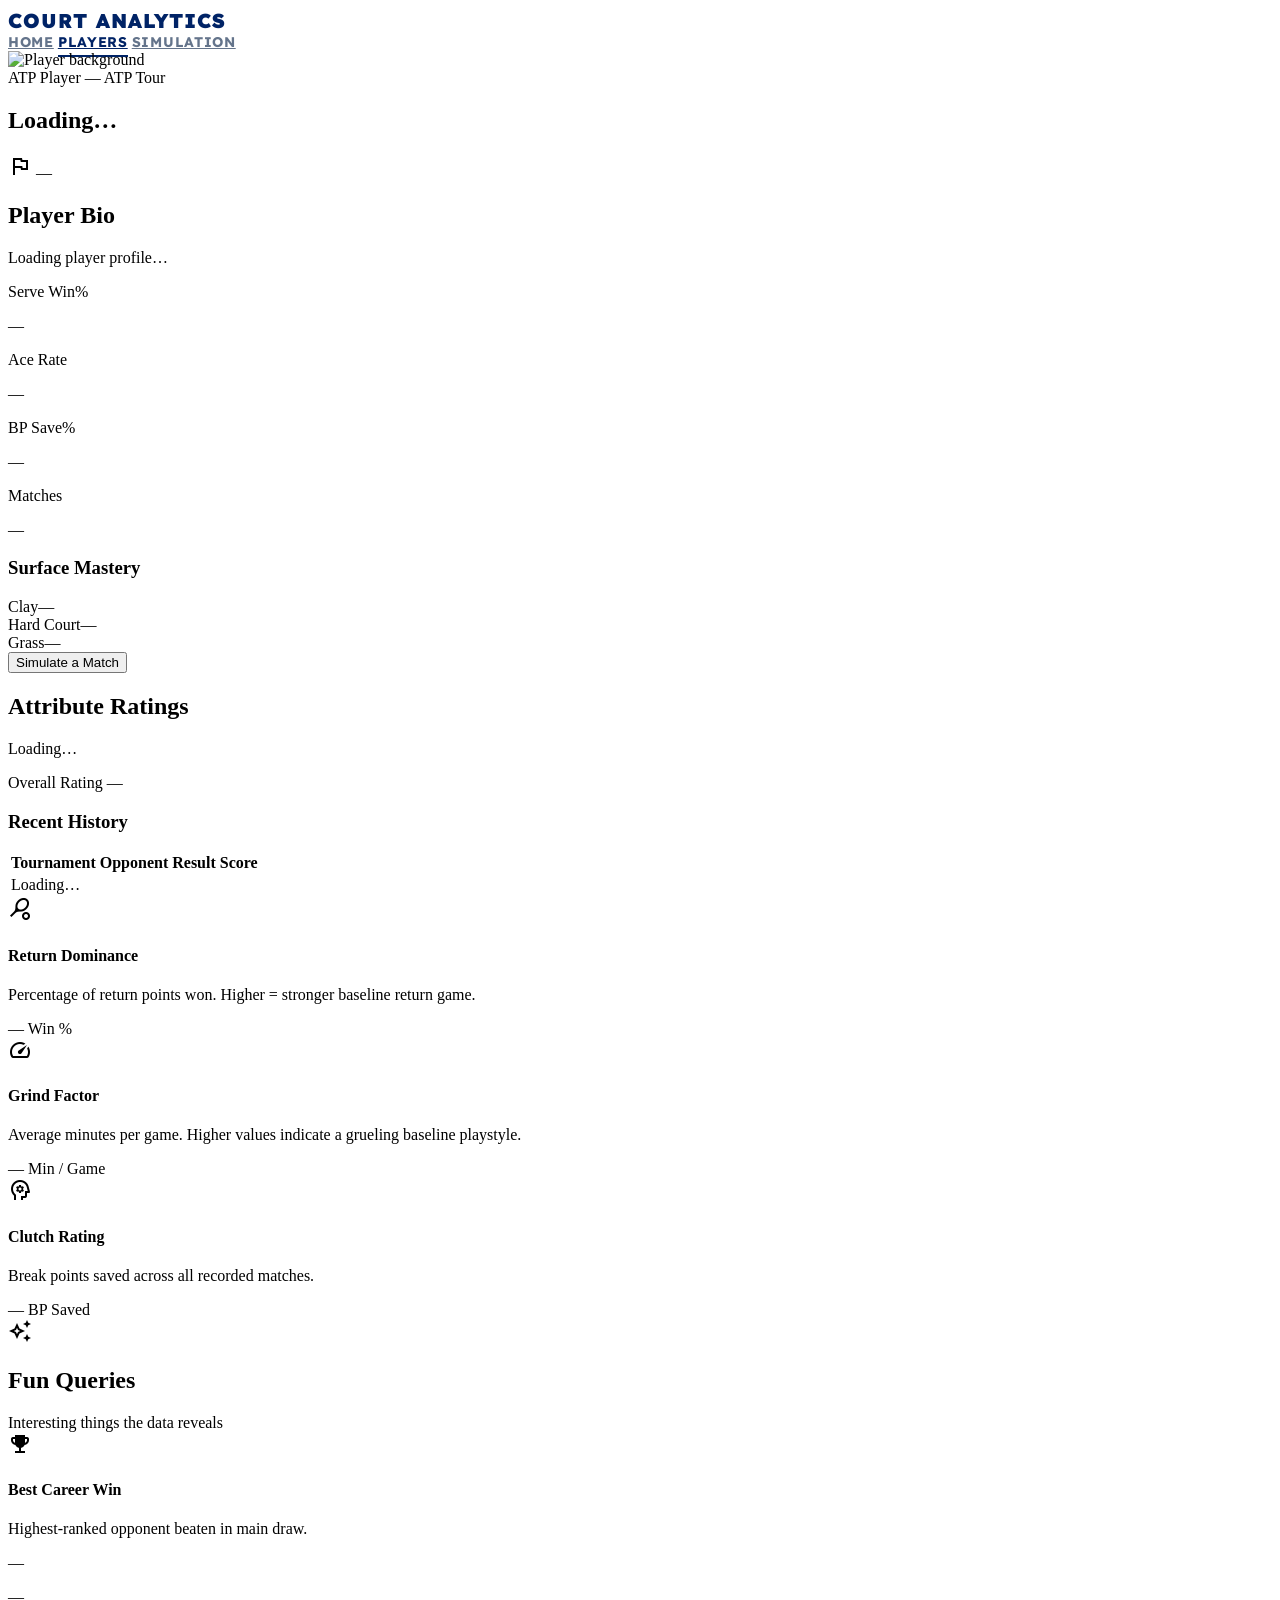
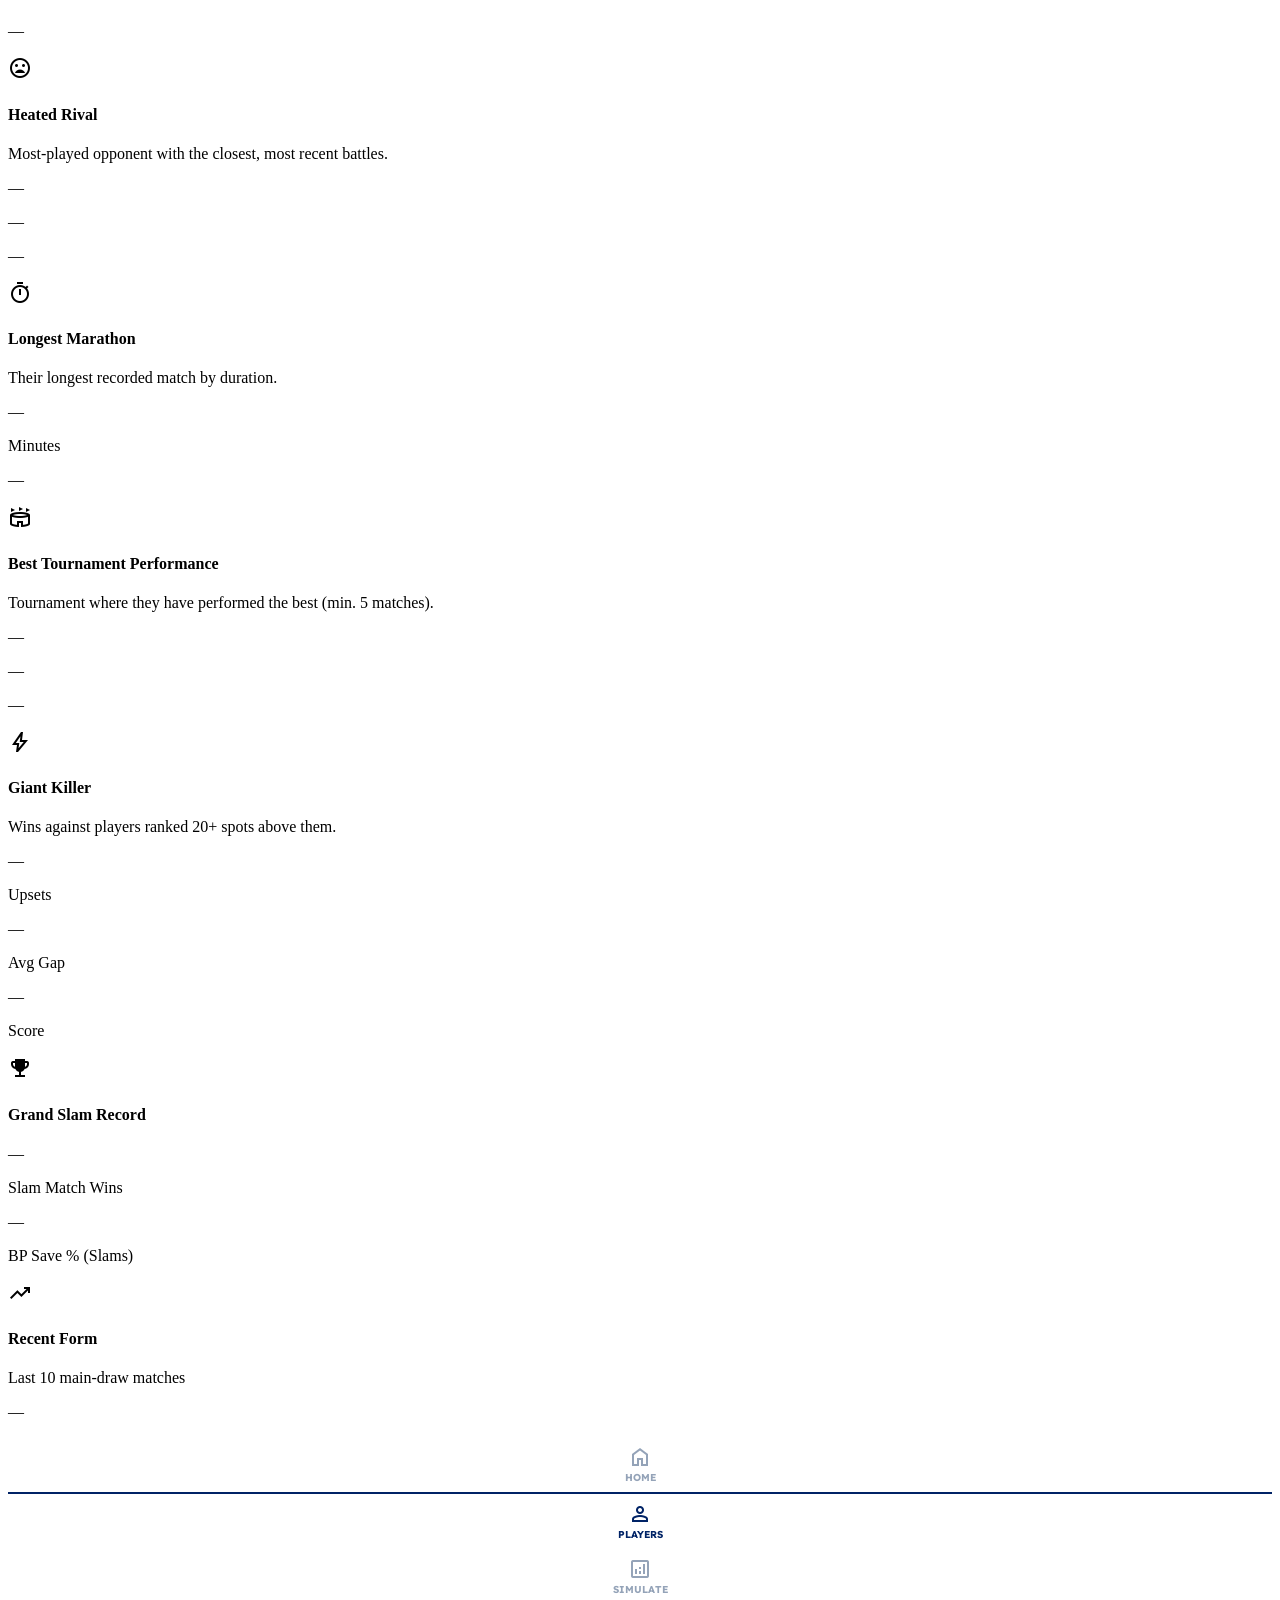
==== commit 49dd756a: "Removed Character Archetypes" ====
--- a/frontend/player.html
+++ b/frontend/player.html
@@ -1,548 +1,537 @@
 <!DOCTYPE html>
 <html class="light" lang="en">
-<head>
-<meta charset="utf-8"/>
-<meta content="width=device-width, initial-scale=1.0" name="viewport"/>
-<script src="https://cdn.tailwindcss.com?plugins=forms,container-queries"></script>
-<link href="https://fonts.googleapis.com/css2?family=Lexend:wght@100..900&family=Work+Sans:wght@100..900&family=Material+Symbols+Outlined:wght,FILL@100..700,0..1&display=swap" rel="stylesheet"/>
-<link href="https://fonts.googleapis.com/css2?family=Material+Symbols+Outlined:wght,FILL@100..700,0..1&display=swap" rel="stylesheet"/>
-<link rel="stylesheet" href="style.css"/>
-<script src="tailwind.config.js"></script>
-<script src="components.js"></script>
-</head>
-<body class="bg-background text-on-background font-body-md overflow-x-hidden">
-<app-header></app-header>
-<main class="w-full">
-
-  <!-- ── Hero Section ─────────────────────────────────────────────────────── -->
-  <section class="relative h-[600px] overflow-hidden">
-    <div class="absolute inset-0 z-0">
-      <img id="player-avatar"
-           class="w-full h-full object-cover object-top"
-           src="https://lh3.googleusercontent.com/aida-public/[base64]"
-           alt="Player background"/>
-      <div class="absolute inset-0 bg-gradient-to-t from-primary-container via-transparent to-transparent opacity-90"></div>
-    </div>
-    <div class="relative z-10 h-full max-w-container-max mx-auto px-gutter flex flex-col justify-end pb-xl">
-      <!-- Badges row -->
-      <div class="flex flex-wrap items-baseline gap-sm mb-xs">
-        <span id="player-rank"
+
+  <head>
+    <meta charset="utf-8" />
+    <meta content="width=device-width, initial-scale=1.0" name="viewport" />
+    <script src="https://cdn.tailwindcss.com?plugins=forms,container-queries"></script>
+    <link
+      href="https://fonts.googleapis.com/css2?family=Lexend:wght@100..900&family=Work+Sans:wght@100..900&family=Material+Symbols+Outlined:wght,FILL@100..700,0..1&display=swap"
+      rel="stylesheet" />
+    <link href="https://fonts.googleapis.com/css2?family=Material+Symbols+Outlined:wght,FILL@100..700,0..1&display=swap"
+      rel="stylesheet" />
+    <link rel="stylesheet" href="style.css" />
+    <script src="tailwind.config.js"></script>
+    <script src="components.js"></script>
+  </head>
+
+  <body class="bg-background text-on-background font-body-md overflow-x-hidden">
+    <app-header></app-header>
+    <main class="w-full">
+
+      <!-- ── Hero Section ─────────────────────────────────────────────────────── -->
+      <section class="relative h-[600px] overflow-hidden">
+        <div class="absolute inset-0 z-0">
+          <img id="player-avatar" class="w-full h-full object-cover object-top"
+            src="https://lh3.googleusercontent.com/aida-public/[base64]"
+            alt="Player background" />
+          <div
+            class="absolute inset-0 bg-gradient-to-t from-primary-container via-transparent to-transparent opacity-90">
+          </div>
+        </div>
+        <div class="relative z-10 h-full max-w-container-max mx-auto px-gutter flex flex-col justify-end pb-xl">
+          <!-- Badges row -->
+          <div class="flex flex-wrap items-baseline gap-sm mb-xs">
+            <span id="player-rank"
               class="bg-secondary-container text-on-secondary-container px-md py-xs font-label-bold text-label-bold uppercase rounded-lg">
-          ATP Player
-        </span>
-        <!-- NEW: archetype badge (hidden until data loads) -->
-        <span id="player-archetype"
-              class="hidden px-md py-xs font-label-bold text-label-bold uppercase rounded-lg bg-secondary text-primary">
-          —
-        </span>
-        <!-- NEW: form badge (hidden until data loads) -->
-        <span id="player-form-badge"
+              ATP Player
+            </span>
+            <!-- NEW: form badge (hidden until data loads) -->
+            <span id="player-form-badge"
               class="hidden px-md py-xs font-label-bold text-label-bold uppercase rounded-lg">
-          —
-        </span>
-        <span id="player-tour"
-              class="text-surface-bright/80 font-label-bold text-label-bold uppercase">
-          ATP Tour
-        </span>
-      </div>
-
-      <h1 id="player-name"
-          class="text-white font-display-xl text-display-xl uppercase tracking-tighter mb-sm">
-        Loading…
-      </h1>
-      <div class="flex gap-lg items-center text-surface-bright/90">
-        <div class="flex items-center gap-xs">
-          <span class="material-symbols-outlined text-sm">flag</span>
-          <span id="player-country" class="font-label-bold text-label-bold uppercase">—</span>
+              —
+            </span>
+            <span id="player-tour" class="text-surface-bright/80 font-label-bold text-label-bold uppercase">
+              ATP Tour
+            </span>
+          </div>
+
+          <h1 id="player-name" class="text-white font-display-xl text-display-xl uppercase tracking-tighter mb-sm">
+            Loading…
+          </h1>
+          <div class="flex gap-lg items-center text-surface-bright/90">
+            <div class="flex items-center gap-xs">
+              <span class="material-symbols-outlined text-sm">flag</span>
+              <span id="player-country" class="font-label-bold text-label-bold uppercase">—</span>
+            </div>
+          </div>
         </div>
-      </div>
-    </div>
-  </section>
-
-  <!-- ── Bento Grid ────────────────────────────────────────────────────────── -->
-  <section class="max-w-container-max mx-auto px-gutter -mt-xl relative z-20 pb-xxl">
-    <div class="grid grid-cols-1 md:grid-cols-12 gap-lg">
-
-      <!-- Bio Card (8 cols) -->
-      <div class="md:col-span-8 bg-white border border-[#E9ECEF] p-lg">
-        <h2 class="font-headline-md text-headline-md mb-md uppercase text-primary">Player Bio</h2>
-        <p id="player-bio" class="text-on-surface-variant font-body-lg text-body-lg leading-relaxed mb-lg">
-          Loading player profile…
-        </p>
-        <div class="grid grid-cols-2 md:grid-cols-4 gap-md">
-          <div class="border-l-2 border-primary-container pl-md py-xs">
-            <p class="text-slate-400 font-label-sm text-label-sm uppercase">Serve Win%</p>
-            <p id="stat-serve-win" class="text-primary font-stats-num text-stats-num">—</p>
-          </div>
-          <div class="border-l-2 border-primary-container pl-md py-xs">
-            <p class="text-slate-400 font-label-sm text-label-sm uppercase">Ace Rate</p>
-            <p id="stat-ace-rate" class="text-primary font-stats-num text-stats-num">—</p>
-          </div>
-          <div class="border-l-2 border-primary-container pl-md py-xs">
-            <p class="text-slate-400 font-label-sm text-label-sm uppercase">BP Save%</p>
-            <p id="stat-bp-save" class="text-primary font-stats-num text-stats-num">—</p>
-          </div>
-          <div class="border-l-2 border-primary-container pl-md py-xs">
-            <p class="text-slate-400 font-label-sm text-label-sm uppercase">Matches</p>
-            <p id="stat-matches" class="text-primary font-label-bold text-headline-md mt-sm">—</p>
-          </div>
-        </div>
-      </div>
-
-      <!-- Surface Mastery (4 cols) -->
-      <div class="md:col-span-4 bg-primary-container text-white p-lg flex flex-col justify-between">
-        <div>
-          <h3 class="font-headline-md text-headline-md mb-md uppercase text-on-primary-container">Surface Mastery</h3>
-          <div class="space-y-md">
+      </section>
+
+      <!-- ── Bento Grid ────────────────────────────────────────────────────────── -->
+      <section class="max-w-container-max mx-auto px-gutter -mt-xl relative z-20 pb-xxl">
+        <div class="grid grid-cols-1 md:grid-cols-12 gap-lg">
+
+          <!-- Bio Card (8 cols) -->
+          <div class="md:col-span-8 bg-white border border-[#E9ECEF] p-lg">
+            <h2 class="font-headline-md text-headline-md mb-md uppercase text-primary">Player Bio</h2>
+            <p id="player-bio" class="text-on-surface-variant font-body-lg text-body-lg leading-relaxed mb-lg">
+              Loading player profile…
+            </p>
+            <div class="grid grid-cols-2 md:grid-cols-4 gap-md">
+              <div class="border-l-2 border-primary-container pl-md py-xs">
+                <p class="text-slate-400 font-label-sm text-label-sm uppercase">Serve Win%</p>
+                <p id="stat-serve-win" class="text-primary font-stats-num text-stats-num">—</p>
+              </div>
+              <div class="border-l-2 border-primary-container pl-md py-xs">
+                <p class="text-slate-400 font-label-sm text-label-sm uppercase">Ace Rate</p>
+                <p id="stat-ace-rate" class="text-primary font-stats-num text-stats-num">—</p>
+              </div>
+              <div class="border-l-2 border-primary-container pl-md py-xs">
+                <p class="text-slate-400 font-label-sm text-label-sm uppercase">BP Save%</p>
+                <p id="stat-bp-save" class="text-primary font-stats-num text-stats-num">—</p>
+              </div>
+              <div class="border-l-2 border-primary-container pl-md py-xs">
+                <p class="text-slate-400 font-label-sm text-label-sm uppercase">Matches</p>
+                <p id="stat-matches" class="text-primary font-label-bold text-headline-md mt-sm">—</p>
+              </div>
+            </div>
+          </div>
+
+          <!-- Surface Mastery (4 cols) -->
+          <div class="md:col-span-4 bg-primary-container text-white p-lg flex flex-col justify-between">
             <div>
-              <div class="flex justify-between font-label-bold text-label-sm uppercase mb-xs">
-                <span>Clay</span><span id="pct-clay">—</span>
-              </div>
-              <div class="h-2 bg-primary w-full overflow-hidden">
-                <div id="bar-clay" class="h-full bg-secondary-container" style="width:0%"></div>
-              </div>
-            </div>
-            <div>
-              <div class="flex justify-between font-label-bold text-label-sm uppercase mb-xs">
-                <span>Hard Court</span><span id="pct-hard">—</span>
-              </div>
-              <div class="h-2 bg-primary w-full overflow-hidden">
-                <div id="bar-hard" class="h-full bg-secondary-container" style="width:0%"></div>
-              </div>
-            </div>
-            <div>
-              <div class="flex justify-between font-label-bold text-label-sm uppercase mb-xs">
-                <span>Grass</span><span id="pct-grass">—</span>
-              </div>
-              <div class="h-2 bg-primary w-full overflow-hidden">
-                <div id="bar-grass" class="h-full bg-secondary-container" style="width:0%"></div>
-              </div>
-            </div>
-          </div>
-        </div>
-        <button id="compare-btn"
-                class="mt-xl bg-secondary-container text-on-secondary-container py-md font-label-bold text-label-bold uppercase w-full hover:opacity-90 transition-opacity">
-          Simulate a Match
-        </button>
-      </div>
-
-      <!-- NEW: RPG Attribute Ratings (4 cols) -->
-      <div class="md:col-span-4 bg-white border border-[#E9ECEF] p-lg">
-        <h2 class="font-headline-md text-headline-md mb-md uppercase text-primary">Attribute Ratings</h2>
-        <div class="space-y-md" id="attr-bars">
-          <!-- populated by JS -->
-          <p class="text-on-surface-variant font-body-md">Loading…</p>
-        </div>
-        <div class="mt-lg pt-lg border-t border-outline-variant flex justify-between items-center">
-          <span class="font-label-sm text-on-surface-variant uppercase">Overall Rating</span>
-          <span id="overall-rating" class="font-stats-num text-primary text-3xl">—</span>
-        </div>
-      </div>
-
-      <!-- Match History + Advanced Analytics (8 cols) -->
-      <div class="md:col-span-8 grid grid-cols-1 lg:grid-cols-12 gap-lg">
-
-        <!-- Match History -->
-        <div class="lg:col-span-6 bg-white border border-[#E9ECEF] p-lg">
-          <h3 class="font-headline-md text-headline-md mb-lg uppercase text-primary">Recent History</h3>
-          <div class="overflow-hidden">
-            <table class="w-full text-left">
-              <thead>
-                <tr class="font-label-bold text-label-sm uppercase text-slate-400 border-b border-[#E9ECEF]">
-                  <th class="pb-sm font-normal">Tournament</th>
-                  <th class="pb-sm font-normal">Opponent</th>
-                  <th class="pb-sm font-normal">Result</th>
-                  <th class="pb-sm font-normal text-right">Score</th>
-                </tr>
-              </thead>
-              <tbody id="match-tbody" class="font-body-md text-sm">
-                <tr>
-                  <td colspan="4" class="py-lg text-center text-on-surface-variant">Loading…</td>
-                </tr>
-              </tbody>
-            </table>
-          </div>
-        </div>
-
-        <!-- Advanced Analytics -->
-        <div class="lg:col-span-6 flex flex-col gap-lg">
-          <div class="bg-white p-lg border border-[#E9ECEF] flex-1">
-            <div class="flex items-center gap-md mb-md">
-              <span class="material-symbols-outlined text-on-primary-container text-2xl">sports_tennis</span>
-              <h4 class="font-headline-md text-headline-md uppercase text-primary">Return Dominance</h4>
-            </div>
-            <p class="text-on-surface-variant font-body-md text-body-md mb-md">
-              Percentage of return points won. Higher = stronger baseline return game.
-            </p>
-            <div class="flex items-center gap-sm">
-              <span id="shot-qual" class="font-stats-num text-primary text-2xl">—</span>
-              <span class="text-slate-400 font-label-sm uppercase">Win %</span>
-            </div>
-          </div>
-          <div class="bg-white p-lg border border-[#E9ECEF] flex-1">
-            <div class="flex items-center gap-md mb-md">
-              <span class="material-symbols-outlined text-on-primary-container text-2xl">speed</span>
-              <h4 class="font-headline-md text-headline-md uppercase text-primary">Grind Factor</h4>
-            </div>
-            <p class="text-on-surface-variant font-body-md text-body-md mb-md">
-              Average minutes per game. Higher values indicate a grueling baseline playstyle.
-            </p>
-            <div class="flex items-center gap-sm">
-              <span id="court-cov" class="font-stats-num text-primary text-2xl">—</span>
-              <span class="text-slate-400 font-label-sm uppercase">Min / Game</span>
-            </div>
-          </div>
-          <div class="bg-white p-lg border border-[#E9ECEF] flex-1">
-            <div class="flex items-center gap-md mb-md">
-              <span class="material-symbols-outlined text-on-primary-container text-2xl">psychology</span>
-              <h4 class="font-headline-md text-headline-md uppercase text-primary">Clutch Rating</h4>
-            </div>
-            <p id="desc-clutch" class="text-on-surface-variant font-body-md text-body-md mb-md">
-              Break points saved across all recorded matches.
-            </p>
-            <div class="flex items-center gap-sm">
-              <span id="clutch-rat" class="font-stats-num text-primary text-2xl">—</span>
-              <span class="text-slate-400 font-label-sm uppercase">BP Saved</span>
-            </div>
-          </div>
-        </div>
-
-      </div><!-- end 8-col block -->
-
-
-      <!-- ── Fun Queries ─────────────────────────────────────────────────────── -->
-      <div class="md:col-span-12">
-        <div class="flex items-center gap-md mb-lg">
-          <span class="material-symbols-outlined text-primary text-3xl">auto_awesome</span>
-          <h2 class="font-headline-md text-headline-md uppercase text-primary">Fun Queries</h2>
-          <span class="font-label-sm text-on-surface-variant uppercase ml-sm">Interesting things the data reveals</span>
-        </div>
-        <div class="grid grid-cols-1 md:grid-cols-2 lg:grid-cols-4 gap-lg">
-
-          <!-- Best Career Win -->
-          <div class="bg-primary-container p-lg flex flex-col gap-md">
-            <div class="flex items-center gap-sm">
-              <span class="material-symbols-outlined text-secondary-container text-2xl"
+              <h3 class="font-headline-md text-headline-md mb-md uppercase text-on-primary-container">Surface Mastery
+              </h3>
+              <div class="space-y-md">
+                <div>
+                  <div class="flex justify-between font-label-bold text-label-sm uppercase mb-xs">
+                    <span>Clay</span><span id="pct-clay">—</span>
+                  </div>
+                  <div class="h-2 bg-primary w-full overflow-hidden">
+                    <div id="bar-clay" class="h-full bg-secondary-container" style="width:0%"></div>
+                  </div>
+                </div>
+                <div>
+                  <div class="flex justify-between font-label-bold text-label-sm uppercase mb-xs">
+                    <span>Hard Court</span><span id="pct-hard">—</span>
+                  </div>
+                  <div class="h-2 bg-primary w-full overflow-hidden">
+                    <div id="bar-hard" class="h-full bg-secondary-container" style="width:0%"></div>
+                  </div>
+                </div>
+                <div>
+                  <div class="flex justify-between font-label-bold text-label-sm uppercase mb-xs">
+                    <span>Grass</span><span id="pct-grass">—</span>
+                  </div>
+                  <div class="h-2 bg-primary w-full overflow-hidden">
+                    <div id="bar-grass" class="h-full bg-secondary-container" style="width:0%"></div>
+                  </div>
+                </div>
+              </div>
+            </div>
+            <button id="compare-btn"
+              class="mt-xl bg-secondary-container text-on-secondary-container py-md font-label-bold text-label-bold uppercase w-full hover:opacity-90 transition-opacity">
+              Simulate a Match
+            </button>
+          </div>
+
+          <!-- NEW: RPG Attribute Ratings (4 cols) -->
+          <div class="md:col-span-4 bg-white border border-[#E9ECEF] p-lg">
+            <h2 class="font-headline-md text-headline-md mb-md uppercase text-primary">Attribute Ratings</h2>
+            <div class="space-y-md" id="attr-bars">
+              <!-- populated by JS -->
+              <p class="text-on-surface-variant font-body-md">Loading…</p>
+            </div>
+            <div class="mt-lg pt-lg border-t border-outline-variant flex justify-between items-center">
+              <span class="font-label-sm text-on-surface-variant uppercase">Overall Rating</span>
+              <span id="overall-rating" class="font-stats-num text-primary text-3xl">—</span>
+            </div>
+          </div>
+
+          <!-- Match History + Advanced Analytics (8 cols) -->
+          <div class="md:col-span-8 grid grid-cols-1 lg:grid-cols-12 gap-lg">
+
+            <!-- Match History -->
+            <div class="lg:col-span-6 bg-white border border-[#E9ECEF] p-lg">
+              <h3 class="font-headline-md text-headline-md mb-lg uppercase text-primary">Recent History</h3>
+              <div class="overflow-hidden">
+                <table class="w-full text-left">
+                  <thead>
+                    <tr class="font-label-bold text-label-sm uppercase text-slate-400 border-b border-[#E9ECEF]">
+                      <th class="pb-sm font-normal">Tournament</th>
+                      <th class="pb-sm font-normal">Opponent</th>
+                      <th class="pb-sm font-normal">Result</th>
+                      <th class="pb-sm font-normal text-right">Score</th>
+                    </tr>
+                  </thead>
+                  <tbody id="match-tbody" class="font-body-md text-sm">
+                    <tr>
+                      <td colspan="4" class="py-lg text-center text-on-surface-variant">Loading…</td>
+                    </tr>
+                  </tbody>
+                </table>
+              </div>
+            </div>
+
+            <!-- Advanced Analytics -->
+            <div class="lg:col-span-6 flex flex-col gap-lg">
+              <div class="bg-white p-lg border border-[#E9ECEF] flex-1">
+                <div class="flex items-center gap-md mb-md">
+                  <span class="material-symbols-outlined text-on-primary-container text-2xl">sports_tennis</span>
+                  <h4 class="font-headline-md text-headline-md uppercase text-primary">Return Dominance</h4>
+                </div>
+                <p class="text-on-surface-variant font-body-md text-body-md mb-md">
+                  Percentage of return points won. Higher = stronger baseline return game.
+                </p>
+                <div class="flex items-center gap-sm">
+                  <span id="shot-qual" class="font-stats-num text-primary text-2xl">—</span>
+                  <span class="text-slate-400 font-label-sm uppercase">Win %</span>
+                </div>
+              </div>
+              <div class="bg-white p-lg border border-[#E9ECEF] flex-1">
+                <div class="flex items-center gap-md mb-md">
+                  <span class="material-symbols-outlined text-on-primary-container text-2xl">speed</span>
+                  <h4 class="font-headline-md text-headline-md uppercase text-primary">Grind Factor</h4>
+                </div>
+                <p class="text-on-surface-variant font-body-md text-body-md mb-md">
+                  Average minutes per game. Higher values indicate a grueling baseline playstyle.
+                </p>
+                <div class="flex items-center gap-sm">
+                  <span id="court-cov" class="font-stats-num text-primary text-2xl">—</span>
+                  <span class="text-slate-400 font-label-sm uppercase">Min / Game</span>
+                </div>
+              </div>
+              <div class="bg-white p-lg border border-[#E9ECEF] flex-1">
+                <div class="flex items-center gap-md mb-md">
+                  <span class="material-symbols-outlined text-on-primary-container text-2xl">psychology</span>
+                  <h4 class="font-headline-md text-headline-md uppercase text-primary">Clutch Rating</h4>
+                </div>
+                <p id="desc-clutch" class="text-on-surface-variant font-body-md text-body-md mb-md">
+                  Break points saved across all recorded matches.
+                </p>
+                <div class="flex items-center gap-sm">
+                  <span id="clutch-rat" class="font-stats-num text-primary text-2xl">—</span>
+                  <span class="text-slate-400 font-label-sm uppercase">BP Saved</span>
+                </div>
+              </div>
+            </div>
+
+          </div><!-- end 8-col block -->
+
+
+          <!-- ── Fun Queries ─────────────────────────────────────────────────────── -->
+          <div class="md:col-span-12">
+            <div class="flex items-center gap-md mb-lg">
+              <span class="material-symbols-outlined text-primary text-3xl">auto_awesome</span>
+              <h2 class="font-headline-md text-headline-md uppercase text-primary">Fun Queries</h2>
+              <span class="font-label-sm text-on-surface-variant uppercase ml-sm">Interesting things the data
+                reveals</span>
+            </div>
+            <div class="grid grid-cols-1 md:grid-cols-2 lg:grid-cols-4 gap-lg">
+
+              <!-- Best Career Win -->
+              <div class="bg-primary-container p-lg flex flex-col gap-md">
+                <div class="flex items-center gap-sm">
+                  <span class="material-symbols-outlined text-secondary-container text-2xl"
                     style="font-variation-settings:'FILL' 1">emoji_events</span>
-              <h4 class="font-label-bold text-on-primary-container uppercase text-sm">Best Career Win</h4>
-            </div>
-            <p class="font-body-md text-on-primary-container/70 text-xs">
-              Highest-ranked opponent beaten in main draw.
-            </p>
-            <div class="mt-auto">
-              <p id="fun-best-win-name" class="font-headline-md text-white uppercase leading-tight">—</p>
-              <p id="fun-best-win-rank" class="font-label-bold text-secondary-container text-sm uppercase mt-xs">—</p>
-              <p id="fun-best-win-tourn" class="font-body-md text-on-primary-container/60 text-xs mt-xs">—</p>
-            </div>
-          </div>
-
-          <!-- Career Nemesis -->
-          <div class="bg-primary p-lg flex flex-col gap-md">
-            <div class="flex items-center gap-sm">
-              <span class="material-symbols-outlined text-secondary-container text-2xl">mood_bad</span>
-              <h4 class="font-label-bold text-on-primary-container uppercase text-sm">Heated Rival</h4>
-            </div>
-            <p class="font-body-md text-on-primary-container/70 text-xs">
-              Most-played opponent with the closest, most recent battles.
-            </p>
-            <div class="mt-auto">
-              <p id="fun-nemesis-name" class="font-headline-md text-white uppercase leading-tight">—</p>
-              <p id="fun-nemesis-total" class="font-label-bold text-secondary-container text-sm uppercase mt-sm">—</p>
-              <p id="fun-nemesis-winpct" class="font-body-md text-on-primary-container/60 text-xs mt-xs">—</p>
-            </div>
-          </div>
-
-          <!-- Longest Match -->
-          <div class="bg-white border border-[#E9ECEF] p-lg flex flex-col gap-md">
-            <div class="flex items-center gap-sm">
-              <span class="material-symbols-outlined text-primary text-2xl">timer</span>
-              <h4 class="font-label-bold text-primary uppercase text-sm">Longest Marathon</h4>
-            </div>
-            <p class="font-body-md text-on-surface-variant text-xs">
-              Their longest recorded match by duration.
-            </p>
-            <div class="mt-auto">
-              <p id="fun-marathon-time" class="font-stats-num text-primary text-3xl">—</p>
-              <p id="fun-marathon-label" class="font-label-sm text-on-surface-variant uppercase text-xs mt-xs">Minutes</p>
-              <p id="fun-marathon-detail" class="font-body-md text-on-surface-variant text-xs mt-xs">—</p>
-            </div>
-          </div>
-
-          <!-- Happy Hunting Ground -->
-          <div class="bg-secondary p-lg flex flex-col gap-md">
-            <div class="flex items-center gap-sm">
-              <span class="material-symbols-outlined text-primary text-2xl">stadium</span>
-              <h4 class="font-label-bold text-primary uppercase text-sm">Best Tournament Performance</h4>
-            </div>
-            <p class="font-body-md text-primary/70 text-xs">
-              Tournament where they have performed the best (min. 5 matches).
-            </p>
-            <div class="mt-auto">
-              <p id="fun-ground-name" class="font-headline-md text-primary uppercase leading-tight">—</p>
-              <p id="fun-ground-pct" class="font-stats-num text-primary text-3xl mt-sm">—</p>
-              <p id="fun-ground-record" class="font-body-md text-primary/60 text-xs mt-xs">—</p>
-            </div>
-          </div>
-
-        </div>
-      </div>
-
-      <!-- NEW: Giant Killer / Slam Prestige / Form — full width row -->
-      <div class="md:col-span-12 grid grid-cols-1 md:grid-cols-3 gap-lg">
-
-        <!-- Giant Killer -->
-        <div class="bg-primary p-lg text-white">
-          <div class="flex items-center gap-md mb-md">
-            <span class="material-symbols-outlined text-secondary-container text-3xl">bolt</span>
-            <h4 class="font-headline-md uppercase">Giant Killer</h4>
-          </div>
-          <p class="text-on-primary-container font-body-md mb-lg text-sm">
-            Wins against players ranked 20+ spots above them.
-          </p>
-          <div class="grid grid-cols-3 gap-md text-center">
-            <div>
-              <p id="upset-count" class="font-stats-num text-secondary-container text-2xl">—</p>
-              <p class="font-label-sm text-on-primary-container uppercase">Upsets</p>
-            </div>
-            <div>
-              <p id="upset-gap" class="font-stats-num text-secondary-container text-2xl">—</p>
-              <p class="font-label-sm text-on-primary-container uppercase">Avg Gap</p>
-            </div>
-            <div>
-              <p id="upset-score" class="font-stats-num text-secondary-container text-2xl">—</p>
-              <p class="font-label-sm text-on-primary-container uppercase">Score</p>
-            </div>
-          </div>
-        </div>
-
-        <!-- Grand Slam Prestige -->
-        <div class="bg-secondary p-lg text-primary">
-          <div class="flex items-center gap-md mb-md">
-            <span class="material-symbols-outlined text-primary text-3xl"
+                  <h4 class="font-label-bold text-on-primary-container uppercase text-sm">Best Career Win</h4>
+                </div>
+                <p class="font-body-md text-on-primary-container/70 text-xs">
+                  Highest-ranked opponent beaten in main draw.
+                </p>
+                <div class="mt-auto">
+                  <p id="fun-best-win-name" class="font-headline-md text-white uppercase leading-tight">—</p>
+                  <p id="fun-best-win-rank" class="font-label-bold text-secondary-container text-sm uppercase mt-xs">—
+                  </p>
+                  <p id="fun-best-win-tourn" class="font-body-md text-on-primary-container/60 text-xs mt-xs">—</p>
+                </div>
+              </div>
+
+              <!-- Career Nemesis -->
+              <div class="bg-primary p-lg flex flex-col gap-md">
+                <div class="flex items-center gap-sm">
+                  <span class="material-symbols-outlined text-secondary-container text-2xl">mood_bad</span>
+                  <h4 class="font-label-bold text-on-primary-container uppercase text-sm">Heated Rival</h4>
+                </div>
+                <p class="font-body-md text-on-primary-container/70 text-xs">
+                  Most-played opponent with the closest, most recent battles.
+                </p>
+                <div class="mt-auto">
+                  <p id="fun-nemesis-name" class="font-headline-md text-white uppercase leading-tight">—</p>
+                  <p id="fun-nemesis-total" class="font-label-bold text-secondary-container text-sm uppercase mt-sm">—
+                  </p>
+                  <p id="fun-nemesis-winpct" class="font-body-md text-on-primary-container/60 text-xs mt-xs">—</p>
+                </div>
+              </div>
+
+              <!-- Longest Match -->
+              <div class="bg-white border border-[#E9ECEF] p-lg flex flex-col gap-md">
+                <div class="flex items-center gap-sm">
+                  <span class="material-symbols-outlined text-primary text-2xl">timer</span>
+                  <h4 class="font-label-bold text-primary uppercase text-sm">Longest Marathon</h4>
+                </div>
+                <p class="font-body-md text-on-surface-variant text-xs">
+                  Their longest recorded match by duration.
+                </p>
+                <div class="mt-auto">
+                  <p id="fun-marathon-time" class="font-stats-num text-primary text-3xl">—</p>
+                  <p id="fun-marathon-label" class="font-label-sm text-on-surface-variant uppercase text-xs mt-xs">
+                    Minutes</p>
+                  <p id="fun-marathon-detail" class="font-body-md text-on-surface-variant text-xs mt-xs">—</p>
+                </div>
+              </div>
+
+              <!-- Happy Hunting Ground -->
+              <div class="bg-secondary p-lg flex flex-col gap-md">
+                <div class="flex items-center gap-sm">
+                  <span class="material-symbols-outlined text-primary text-2xl">stadium</span>
+                  <h4 class="font-label-bold text-primary uppercase text-sm">Best Tournament Performance</h4>
+                </div>
+                <p class="font-body-md text-primary/70 text-xs">
+                  Tournament where they have performed the best (min. 5 matches).
+                </p>
+                <div class="mt-auto">
+                  <p id="fun-ground-name" class="font-headline-md text-primary uppercase leading-tight">—</p>
+                  <p id="fun-ground-pct" class="font-stats-num text-primary text-3xl mt-sm">—</p>
+                  <p id="fun-ground-record" class="font-body-md text-primary/60 text-xs mt-xs">—</p>
+                </div>
+              </div>
+
+            </div>
+          </div>
+
+          <!-- NEW: Giant Killer / Slam Prestige / Form — full width row -->
+          <div class="md:col-span-12 grid grid-cols-1 md:grid-cols-3 gap-lg">
+
+            <!-- Giant Killer -->
+            <div class="bg-primary p-lg text-white">
+              <div class="flex items-center gap-md mb-md">
+                <span class="material-symbols-outlined text-secondary-container text-3xl">bolt</span>
+                <h4 class="font-headline-md uppercase">Giant Killer</h4>
+              </div>
+              <p class="text-on-primary-container font-body-md mb-lg text-sm">
+                Wins against players ranked 20+ spots above them.
+              </p>
+              <div class="grid grid-cols-3 gap-md text-center">
+                <div>
+                  <p id="upset-count" class="font-stats-num text-secondary-container text-2xl">—</p>
+                  <p class="font-label-sm text-on-primary-container uppercase">Upsets</p>
+                </div>
+                <div>
+                  <p id="upset-gap" class="font-stats-num text-secondary-container text-2xl">—</p>
+                  <p class="font-label-sm text-on-primary-container uppercase">Avg Gap</p>
+                </div>
+                <div>
+                  <p id="upset-score" class="font-stats-num text-secondary-container text-2xl">—</p>
+                  <p class="font-label-sm text-on-primary-container uppercase">Score</p>
+                </div>
+              </div>
+            </div>
+
+            <!-- Grand Slam Prestige -->
+            <div class="bg-secondary p-lg text-primary">
+              <div class="flex items-center gap-md mb-md">
+                <span class="material-symbols-outlined text-primary text-3xl"
                   style="font-variation-settings:'FILL' 1">emoji_events</span>
-            <h4 class="font-headline-md uppercase">Grand Slam Record</h4>
-          </div>
-          <div class="grid grid-cols-2 gap-md text-center mt-lg">
-            <div>
-              <p id="slam-wins" class="font-stats-num text-primary text-4xl">—</p>
-              <p class="font-label-sm uppercase opacity-70">Slam Match Wins</p>
-            </div>
-            <div>
-              <p id="slam-clutch" class="font-stats-num text-primary text-4xl">—</p>
-              <p class="font-label-sm uppercase opacity-70">BP Save % (Slams)</p>
-            </div>
-          </div>
-        </div>
-
-        <!-- Recent Form -->
-        <div class="bg-surface-container p-lg border border-outline-variant">
-          <div class="flex items-center gap-md mb-md">
-            <span class="material-symbols-outlined text-primary text-3xl">trending_up</span>
-            <h4 class="font-headline-md uppercase text-primary">Recent Form</h4>
-          </div>
-          <p class="font-body-md text-on-surface-variant text-sm mb-md">Last 10 main-draw matches</p>
-          <div class="flex gap-sm flex-wrap" id="form-dots">
-            <!-- W/L dots inserted by JS -->
-          </div>
-          <p id="form-label" class="font-label-bold text-primary uppercase mt-md text-sm">—</p>
-        </div>
-
-      </div><!-- end full-width row -->
-
-    </div><!-- end grid -->
-  </section>
-</main>
-
-<script>
-(function () {
-  const params = new URLSearchParams(window.location.search);
-  const name   = params.get('name');
-  const tour   = (params.get('tour') || 'ATP').toUpperCase();
-  if (!name) return;
-
-  document.title = name + ' | Court Analytics';
-
-  /* ── Helpers ─────────────────────────────────────────────────────────── */
-  const archetypeEmoji = {
-    'Big Server':        '💣',
-    'Iron Wall':         '🛡️',
-    'Tactician':         '🧠',
-    'Precision Machine': '🎯',
-    'All-Court Athlete': '⚡',
-    'Grinder':           '🏃',
-  };
-  const formColors = {
-    'On Fire':     'bg-error text-white',
-    'In Form':     'bg-secondary text-primary',
-    'Neutral':     'bg-surface-container text-on-surface border border-outline-variant',
-    'Cold Streak': 'bg-outline-variant text-on-surface-variant',
-  };
-  const attrDefs = [
-    { label: 'Power',       key: 'power_pct',       color: 'bg-red-400',      tip: 'Overall serve point win %' },
-    { label: 'Precision',   key: 'precision_pct',   color: 'bg-secondary',    tip: '1st serve in %' },
-    { label: 'Clutch',      key: 'clutch_pct',      color: 'bg-primary-container', tip: 'Break points saved %' },
-    { label: 'Danger',      key: 'danger_pct',      color: 'bg-amber-400',    tip: 'Ace rate (×10 for scale)', scale: 10 },
-    { label: 'Consistency', key: 'consistency_pct', color: 'bg-secondary-container', tip: 'Inverse double-fault rate' },
-  ];
-
-  /* ── Fetch profile ────────────────────────────────────────────────────── */
-  async function load() {
-    try {
-      const [profileRes, cardRes] = await Promise.all([
-        fetch('/api/player/' + encodeURIComponent(name) + '?tour=' + tour),
-        fetch('/api/player/' + encodeURIComponent(name) + '/card?tour=' + tour),
-      ]);
-      if (!profileRes.ok) { document.getElementById('player-name').textContent = 'Player not found'; return; }
-
-      const d    = await profileRes.json();
-      const card = cardRes.ok ? await cardRes.json() : null;
-
-      applyProfile(d);
-      if (card) applyCard(card);
-
-      // ── Fun Queries — runs in load() so await is valid ───────────────────
-      try {
-        const funRes = await fetch('/api/player/' + encodeURIComponent(name) + '/fun?tour=' + tour);
-        const fun    = funRes.ok ? await funRes.json() : null;
-        if (fun) {
-          if (fun.best_win) {
-            document.getElementById('fun-best-win-name').textContent  = fun.best_win.opponent    || '—';
-            document.getElementById('fun-best-win-rank').textContent  =
-              fun.best_win.opponent_rank ? `World #${fun.best_win.opponent_rank}` : '—';
-            document.getElementById('fun-best-win-tourn').textContent = fun.best_win.tournament  || '—';
+                <h4 class="font-headline-md uppercase">Grand Slam Record</h4>
+              </div>
+              <div class="grid grid-cols-2 gap-md text-center mt-lg">
+                <div>
+                  <p id="slam-wins" class="font-stats-num text-primary text-4xl">—</p>
+                  <p class="font-label-sm uppercase opacity-70">Slam Match Wins</p>
+                </div>
+                <div>
+                  <p id="slam-clutch" class="font-stats-num text-primary text-4xl">—</p>
+                  <p class="font-label-sm uppercase opacity-70">BP Save % (Slams)</p>
+                </div>
+              </div>
+            </div>
+
+            <!-- Recent Form -->
+            <div class="bg-surface-container p-lg border border-outline-variant">
+              <div class="flex items-center gap-md mb-md">
+                <span class="material-symbols-outlined text-primary text-3xl">trending_up</span>
+                <h4 class="font-headline-md uppercase text-primary">Recent Form</h4>
+              </div>
+              <p class="font-body-md text-on-surface-variant text-sm mb-md">Last 10 main-draw matches</p>
+              <div class="flex gap-sm flex-wrap" id="form-dots">
+                <!-- W/L dots inserted by JS -->
+              </div>
+              <p id="form-label" class="font-label-bold text-primary uppercase mt-md text-sm">—</p>
+            </div>
+
+          </div><!-- end full-width row -->
+
+        </div><!-- end grid -->
+      </section>
+    </main>
+
+    <script>
+      (function () {
+        const params = new URLSearchParams(window.location.search);
+        const name = params.get('name');
+        const tour = (params.get('tour') || 'ATP').toUpperCase();
+        if (!name) return;
+
+        document.title = name + ' | Court Analytics';
+
+        /* ── Helpers ─────────────────────────────────────────────────────────── */
+        const formColors = {
+          'On Fire': 'bg-error text-white',
+          'In Form': 'bg-secondary text-primary',
+          'Neutral': 'bg-surface-container text-on-surface border border-outline-variant',
+          'Cold Streak': 'bg-outline-variant text-on-surface-variant',
+        };
+        const attrDefs = [
+          { label: 'Power', key: 'power_pct', color: 'bg-red-400', tip: 'Overall serve point win %' },
+          { label: 'Precision', key: 'precision_pct', color: 'bg-secondary', tip: '1st serve in %' },
+          { label: 'Clutch', key: 'clutch_pct', color: 'bg-primary-container', tip: 'Break points saved %' },
+          { label: 'Danger', key: 'danger_pct', color: 'bg-amber-400', tip: 'Ace rate (×10 for scale)', scale: 10 },
+          { label: 'Consistency', key: 'consistency_pct', color: 'bg-secondary-container', tip: 'Inverse double-fault rate' },
+        ];
+
+        /* ── Fetch profile ────────────────────────────────────────────────────── */
+        async function load() {
+          try {
+            const [profileRes, cardRes] = await Promise.all([
+              fetch('/api/player/' + encodeURIComponent(name) + '?tour=' + tour),
+              fetch('/api/player/' + encodeURIComponent(name) + '/card?tour=' + tour),
+            ]);
+            if (!profileRes.ok) { document.getElementById('player-name').textContent = 'Player not found'; return; }
+
+            const d = await profileRes.json();
+            const card = cardRes.ok ? await cardRes.json() : null;
+
+            applyProfile(d);
+            if (card) applyCard(card);
+
+            // ── Fun Queries — runs in load() so await is valid ───────────────────
+            try {
+              const funRes = await fetch('/api/player/' + encodeURIComponent(name) + '/fun?tour=' + tour);
+              const fun = funRes.ok ? await funRes.json() : null;
+              if (fun) {
+                if (fun.best_win) {
+                  document.getElementById('fun-best-win-name').textContent = fun.best_win.opponent || '—';
+                  document.getElementById('fun-best-win-rank').textContent =
+                    fun.best_win.opponent_rank ? `World #${fun.best_win.opponent_rank}` : '—';
+                  document.getElementById('fun-best-win-tourn').textContent = fun.best_win.tournament || '—';
+                }
+                if (fun.nemesis) {
+                  document.getElementById('fun-nemesis-name').textContent = fun.nemesis.name || '—';
+                  document.getElementById('fun-nemesis-total').textContent =
+                    fun.nemesis.matches != null ? `${fun.nemesis.matches} matches played` : '—';
+                  const winPct = fun.nemesis.matches
+                    ? ((fun.nemesis.wins / fun.nemesis.matches) * 100).toFixed(0)
+                    : null;
+                  document.getElementById('fun-nemesis-winpct').textContent =
+                    winPct != null ? `${winPct}% win rate` : '—';
+                }
+                if (fun.marathon) {
+                  const hrs = Math.floor((fun.marathon.minutes || 0) / 60);
+                  const min = Math.round((fun.marathon.minutes || 0) % 60);
+                  document.getElementById('fun-marathon-time').textContent =
+                    fun.marathon.minutes ? `${hrs}h ${min}m` : '—';
+                  document.getElementById('fun-marathon-label').textContent = 'Duration';
+                  document.getElementById('fun-marathon-detail').textContent =
+                    [fun.marathon.result, fun.marathon.opponent, fun.marathon.tournament]
+                      .filter(Boolean).join(' · ') || '—';
+                }
+                if (fun.hunting_ground) {
+                  document.getElementById('fun-ground-name').textContent = fun.hunting_ground.tournament || '—';
+                  document.getElementById('fun-ground-pct').textContent =
+                    fun.hunting_ground.win_pct != null ? `${fun.hunting_ground.win_pct}%` : '—';
+                  document.getElementById('fun-ground-record').textContent =
+                    fun.hunting_ground.wins != null
+                      ? `${fun.hunting_ground.wins}W – ${fun.hunting_ground.total - fun.hunting_ground.wins}L`
+                      : '—';
+                }
+              }
+            } catch (e) { console.error('Fun queries failed:', e); }
+
+          } catch (e) { console.error(e); }
+        }
+
+        /* ── Apply /api/player/:name ──────────────────────────────────────────── */
+        function applyProfile(d) {
+          document.getElementById('player-name').textContent = d.name.toUpperCase();
+          document.getElementById('player-tour').textContent = tour + ' Tour';
+          document.getElementById('player-rank').textContent = tour + ' Player';
+          document.getElementById('player-avatar').src =
+            `https://api.dicebear.com/9.x/micah/svg?seed=${encodeURIComponent(d.name)}&backgroundColor=002366&radius=50`;
+
+          // Surface bars
+          const byS = {};
+          d.surfaces.forEach(s => { byS[s.surface] = s; });
+          [['Clay', 'bar-clay', 'pct-clay'], ['Hard', 'bar-hard', 'pct-hard'], ['Grass', 'bar-grass', 'pct-grass']]
+            .forEach(([surf, barId, pctId]) => {
+              const s = byS[surf];
+              const p = s ? Math.round(s.serve_win_pct * 100) : 0;
+              document.getElementById(barId).style.width = p + '%';
+              document.getElementById(pctId).textContent = s ? p + '%' : 'N/A';
+            });
+
+          // Top-line stats
+          if (d.surfaces.length) {
+            const total = d.surfaces.reduce((n, s) => n + s.match_count, 0);
+            const avgServe = d.surfaces.reduce((n, s) => n + s.serve_win_pct * s.match_count, 0) / total;
+            const avgAce = d.surfaces.reduce((n, s) => n + (s.ace_rate || 0) * s.match_count, 0) / total;
+            const avgBp = d.surfaces.reduce((n, s) => n + (s.bp_save_pct || 0) * s.match_count, 0) / total;
+            document.getElementById('stat-serve-win').textContent = (avgServe * 100).toFixed(0) + '%';
+            document.getElementById('stat-ace-rate').textContent = (avgAce * 100).toFixed(1) + '%';
+            document.getElementById('stat-bp-save').textContent = (avgBp * 100).toFixed(0) + '%';
+            document.getElementById('stat-matches').textContent = total.toLocaleString();
+
+            // Clutch rating
+            const avgClutch = avgBp;
+            document.getElementById('clutch-rat').textContent = (avgClutch * 100).toFixed(0) + '%';
+            document.getElementById('desc-clutch').textContent =
+              `Winning ${(avgClutch * 100).toFixed(0)}% of break points saved across all recorded matches.`;
           }
-          if (fun.nemesis) {
-            document.getElementById('fun-nemesis-name').textContent   = fun.nemesis.name || '—';
-            document.getElementById('fun-nemesis-total').textContent  =
-              fun.nemesis.matches != null ? `${fun.nemesis.matches} matches played` : '—';
-            const winPct = fun.nemesis.matches
-              ? ((fun.nemesis.wins / fun.nemesis.matches) * 100).toFixed(0)
-              : null;
-            document.getElementById('fun-nemesis-winpct').textContent =
-              winPct != null ? `${winPct}% win rate` : '—';
-          }
-          if (fun.marathon) {
-            const hrs = Math.floor((fun.marathon.minutes || 0) / 60);
-            const min = Math.round((fun.marathon.minutes || 0) % 60);
-            document.getElementById('fun-marathon-time').textContent   =
-              fun.marathon.minutes ? `${hrs}h ${min}m` : '—';
-            document.getElementById('fun-marathon-label').textContent  = 'Duration';
-            document.getElementById('fun-marathon-detail').textContent =
-              [fun.marathon.result, fun.marathon.opponent, fun.marathon.tournament]
-                .filter(Boolean).join(' · ') || '—';
-          }
-          if (fun.hunting_ground) {
-            document.getElementById('fun-ground-name').textContent   = fun.hunting_ground.tournament || '—';
-            document.getElementById('fun-ground-pct').textContent    =
-              fun.hunting_ground.win_pct != null ? `${fun.hunting_ground.win_pct}%` : '—';
-            document.getElementById('fun-ground-record').textContent =
-              fun.hunting_ground.wins != null
-                ? `${fun.hunting_ground.wins}W – ${fun.hunting_ground.total - fun.hunting_ground.wins}L`
-                : '—';
-          }
-        }
-      } catch (e) { console.error('Fun queries failed:', e); }
-
-    } catch (e) { console.error(e); }
-  }
-
-  /* ── Apply /api/player/:name ──────────────────────────────────────────── */
-  function applyProfile(d) {
-    document.getElementById('player-name').textContent  = d.name.toUpperCase();
-    document.getElementById('player-tour').textContent  = tour + ' Tour';
-    document.getElementById('player-rank').textContent  = tour + ' Player';
-    document.getElementById('player-avatar').src =
-      `https://api.dicebear.com/9.x/micah/svg?seed=${encodeURIComponent(d.name)}&backgroundColor=002366&radius=50`;
-
-    // Surface bars
-    const byS = {};
-    d.surfaces.forEach(s => { byS[s.surface] = s; });
-    [['Clay','bar-clay','pct-clay'], ['Hard','bar-hard','pct-hard'], ['Grass','bar-grass','pct-grass']]
-      .forEach(([surf, barId, pctId]) => {
-        const s = byS[surf];
-        const p = s ? Math.round(s.serve_win_pct * 100) : 0;
-        document.getElementById(barId).style.width  = p + '%';
-        document.getElementById(pctId).textContent  = s ? p + '%' : 'N/A';
-      });
-
-    // Top-line stats
-    if (d.surfaces.length) {
-      const total    = d.surfaces.reduce((n, s) => n + s.match_count, 0);
-      const avgServe = d.surfaces.reduce((n, s) => n + s.serve_win_pct * s.match_count, 0) / total;
-      const avgAce   = d.surfaces.reduce((n, s) => n + (s.ace_rate  || 0) * s.match_count, 0) / total;
-      const avgBp    = d.surfaces.reduce((n, s) => n + (s.bp_save_pct || 0) * s.match_count, 0) / total;
-      document.getElementById('stat-serve-win').textContent = (avgServe * 100).toFixed(0) + '%';
-      document.getElementById('stat-ace-rate').textContent  = (avgAce   * 100).toFixed(1) + '%';
-      document.getElementById('stat-bp-save').textContent   = (avgBp    * 100).toFixed(0) + '%';
-      document.getElementById('stat-matches').textContent   = total.toLocaleString();
-
-      // Clutch rating
-      const avgClutch = avgBp;
-      document.getElementById('clutch-rat').textContent  = (avgClutch * 100).toFixed(0) + '%';
-      document.getElementById('desc-clutch').textContent =
-        `Winning ${(avgClutch * 100).toFixed(0)}% of break points saved across all recorded matches.`;
-    }
-
-    // Recent matches table
-    const tbody = document.getElementById('match-tbody');
-    tbody.innerHTML = d.recent_matches.length
-      ? d.recent_matches.map(m => `
+
+          // Recent matches table
+          const tbody = document.getElementById('match-tbody');
+          tbody.innerHTML = d.recent_matches.length
+            ? d.recent_matches.map(m => `
           <tr class="border-b border-surface-container hover:bg-surface-dim/20">
             <td class="py-md font-bold text-primary">${m.tourney_name}</td>
             <td class="py-md">${m.opponent}</td>
             <td class="py-md">${m.result === 'W'
-              ? '<span class="text-secondary-container bg-primary-container px-sm inline-block text-[10px] font-bold uppercase rounded-sm">Win</span>'
-              : '<span class="text-error px-sm inline-block text-[10px] font-bold uppercase border border-error">Loss</span>'}</td>
+                ? '<span class="text-secondary-container bg-primary-container px-sm inline-block text-[10px] font-bold uppercase rounded-sm">Win</span>'
+                : '<span class="text-error px-sm inline-block text-[10px] font-bold uppercase border border-error">Loss</span>'}</td>
             <td class="py-md text-right font-stats-num text-xs tracking-widest">${m.score || '—'}</td>
           </tr>`).join('')
-      : '<tr><td colspan="4" class="py-lg text-center text-on-surface-variant">No recent matches found.</td></tr>';
-
-    // Advanced analytics
-    const retDom = d.advanced?.return_dominance != null
-      ? (d.advanced.return_dominance * 100).toFixed(1) + '%' : 'N/A';
-    const grind  = d.advanced?.grind_factor != null
-      ? d.advanced.grind_factor.toFixed(1) : 'N/A';
-    document.getElementById('shot-qual').textContent = retDom;
-    document.getElementById('court-cov').textContent = grind;
-
-    // Bio
-    const total = d.surfaces.reduce((n, s) => n + s.match_count, 0);
-    document.getElementById('player-bio').textContent =
-      `${d.name} is a professional tennis player competing on the ${tour} tour. ` +
-      `With ${total.toLocaleString()} recorded matches in the database, ` +
-      `they have maintained a strong career trajectory based on their serve proficiency.`;
-
-    // Compare button
-    document.getElementById('compare-btn').addEventListener('click', () => {
-      window.location.href = `simulator.html?p1=${encodeURIComponent(d.name)}&tour=${tour}`;
-    });
-
-  }
-
-  /* ── Apply /api/player/:name/card ────────────────────────────────────── */
-  function applyCard(card) {
-    // Archetype badge
-    if (card.archetype) {
-      const el  = document.getElementById('player-archetype');
-      el.textContent = (archetypeEmoji[card.archetype] || '') + ' ' + card.archetype;
-      el.classList.remove('hidden');
-    }
-
-    // Form badge
-    if (card.form) {
-      const el = document.getElementById('player-form-badge');
-      el.textContent = card.form.label;
-      // clear any previous colour classes then apply
-      el.className = `px-md py-xs font-label-bold text-label-bold uppercase rounded-lg ${formColors[card.form.label] || ''}`;
-      el.classList.remove('hidden');
-    }
-
-    // Attribute bars
-    document.getElementById('attr-bars').innerHTML = attrDefs.map(a => {
-      const raw  = card[a.key] ?? 0;
-      // danger_pct is already scaled *100 in the SQL; scale bar by ×10 so it reads visually
-      const barW = a.scale ? Math.min(raw * a.scale, 100) : Math.min(raw, 100);
-      return `
+            : '<tr><td colspan="4" class="py-lg text-center text-on-surface-variant">No recent matches found.</td></tr>';
+
+          // Advanced analytics
+          const retDom = d.advanced?.return_dominance != null
+            ? (d.advanced.return_dominance * 100).toFixed(1) + '%' : 'N/A';
+          const grind = d.advanced?.grind_factor != null
+            ? d.advanced.grind_factor.toFixed(1) : 'N/A';
+          document.getElementById('shot-qual').textContent = retDom;
+          document.getElementById('court-cov').textContent = grind;
+
+          // Bio
+          const total = d.surfaces.reduce((n, s) => n + s.match_count, 0);
+          document.getElementById('player-bio').textContent =
+            `${d.name} is a professional tennis player competing on the ${tour} tour. ` +
+            `With ${total.toLocaleString()} recorded matches in the database, ` +
+            `they have maintained a strong career trajectory based on their serve proficiency.`;
+
+          // Compare button
+          document.getElementById('compare-btn').addEventListener('click', () => {
+            window.location.href = `simulator.html?p1=${encodeURIComponent(d.name)}&tour=${tour}`;
+          });
+
+        }
+
+        /* ── Apply /api/player/:name/card ────────────────────────────────────── */
+        function applyCard(card) {
+          // Form badge
+          if (card.form) {
+            const el = document.getElementById('player-form-badge');
+            el.textContent = card.form.label;
+            // clear any previous colour classes then apply
+            el.className = `px-md py-xs font-label-bold text-label-bold uppercase rounded-lg ${formColors[card.form.label] || ''}`;
+            el.classList.remove('hidden');
+          }
+
+          // Attribute bars
+          document.getElementById('attr-bars').innerHTML = attrDefs.map(a => {
+            const raw = card[a.key] ?? 0;
+            // danger_pct is already scaled *100 in the SQL; scale bar by ×10 so it reads visually
+            const barW = a.scale ? Math.min(raw * a.scale, 100) : Math.min(raw, 100);
+            return `
         <div title="${a.tip}">
           <div class="flex justify-between font-label-bold text-label-sm uppercase mb-xs">
             <span>${a.label}</span>
@@ -553,39 +542,40 @@
                  style="width:${barW}%"></div>
           </div>
         </div>`;
-    }).join('');
-    document.getElementById('overall-rating').textContent =
-      card.overall_rating != null ? card.overall_rating : '—';
-
-    // Giant Killer
-    if (card.upsets) {
-      document.getElementById('upset-count').textContent = card.upsets.total_upsets ?? 0;
-      document.getElementById('upset-gap').textContent   = card.upsets.avg_rank_gap  ?? '—';
-      document.getElementById('upset-score').textContent = card.upsets.giant_killer_score ?? '—';
-    }
-
-    // Slam prestige
-    if (card.slams) {
-      document.getElementById('slam-wins').textContent   = card.slams.slam_wins   ?? 0;
-      document.getElementById('slam-clutch').textContent =
-        card.slams.slam_clutch != null ? card.slams.slam_clutch + '%' : '—';
-    }
-
-    // Form dots
-    if (card.form) {
-      const winDot  = '<span class="w-5 h-5 rounded-full bg-secondary inline-block" title="Win"></span>';
-      const lossDot = '<span class="w-5 h-5 rounded-full bg-error/40 inline-block" title="Loss"></span>';
-      const dots    = Array(card.form.wins).fill(winDot).concat(Array(card.form.losses).fill(lossDot));
-      document.getElementById('form-dots').innerHTML = dots.join('');
-      document.getElementById('form-label').textContent =
-        `${card.form.wins}W – ${card.form.losses}L · ${card.form.label}`;
-    }
-  }
-
-  load();
-})();
-</script>
-
-<app-bottom-nav></app-bottom-nav>
-</body>
+          }).join('');
+          document.getElementById('overall-rating').textContent =
+            card.overall_rating != null ? card.overall_rating : '—';
+
+          // Giant Killer
+          if (card.upsets) {
+            document.getElementById('upset-count').textContent = card.upsets.total_upsets ?? 0;
+            document.getElementById('upset-gap').textContent = card.upsets.avg_rank_gap ?? '—';
+            document.getElementById('upset-score').textContent = card.upsets.giant_killer_score ?? '—';
+          }
+
+          // Slam prestige
+          if (card.slams) {
+            document.getElementById('slam-wins').textContent = card.slams.slam_wins ?? 0;
+            document.getElementById('slam-clutch').textContent =
+              card.slams.slam_clutch != null ? card.slams.slam_clutch + '%' : '—';
+          }
+
+          // Form dots
+          if (card.form) {
+            const winDot = '<span class="w-5 h-5 rounded-full bg-secondary inline-block" title="Win"></span>';
+            const lossDot = '<span class="w-5 h-5 rounded-full bg-error/40 inline-block" title="Loss"></span>';
+            const dots = Array(card.form.wins).fill(winDot).concat(Array(card.form.losses).fill(lossDot));
+            document.getElementById('form-dots').innerHTML = dots.join('');
+            document.getElementById('form-label').textContent =
+              `${card.form.wins}W – ${card.form.losses}L · ${card.form.label}`;
+          }
+        }
+
+        load();
+      })();
+    </script>
+
+    <app-bottom-nav></app-bottom-nav>
+  </body>
+
 </html>
